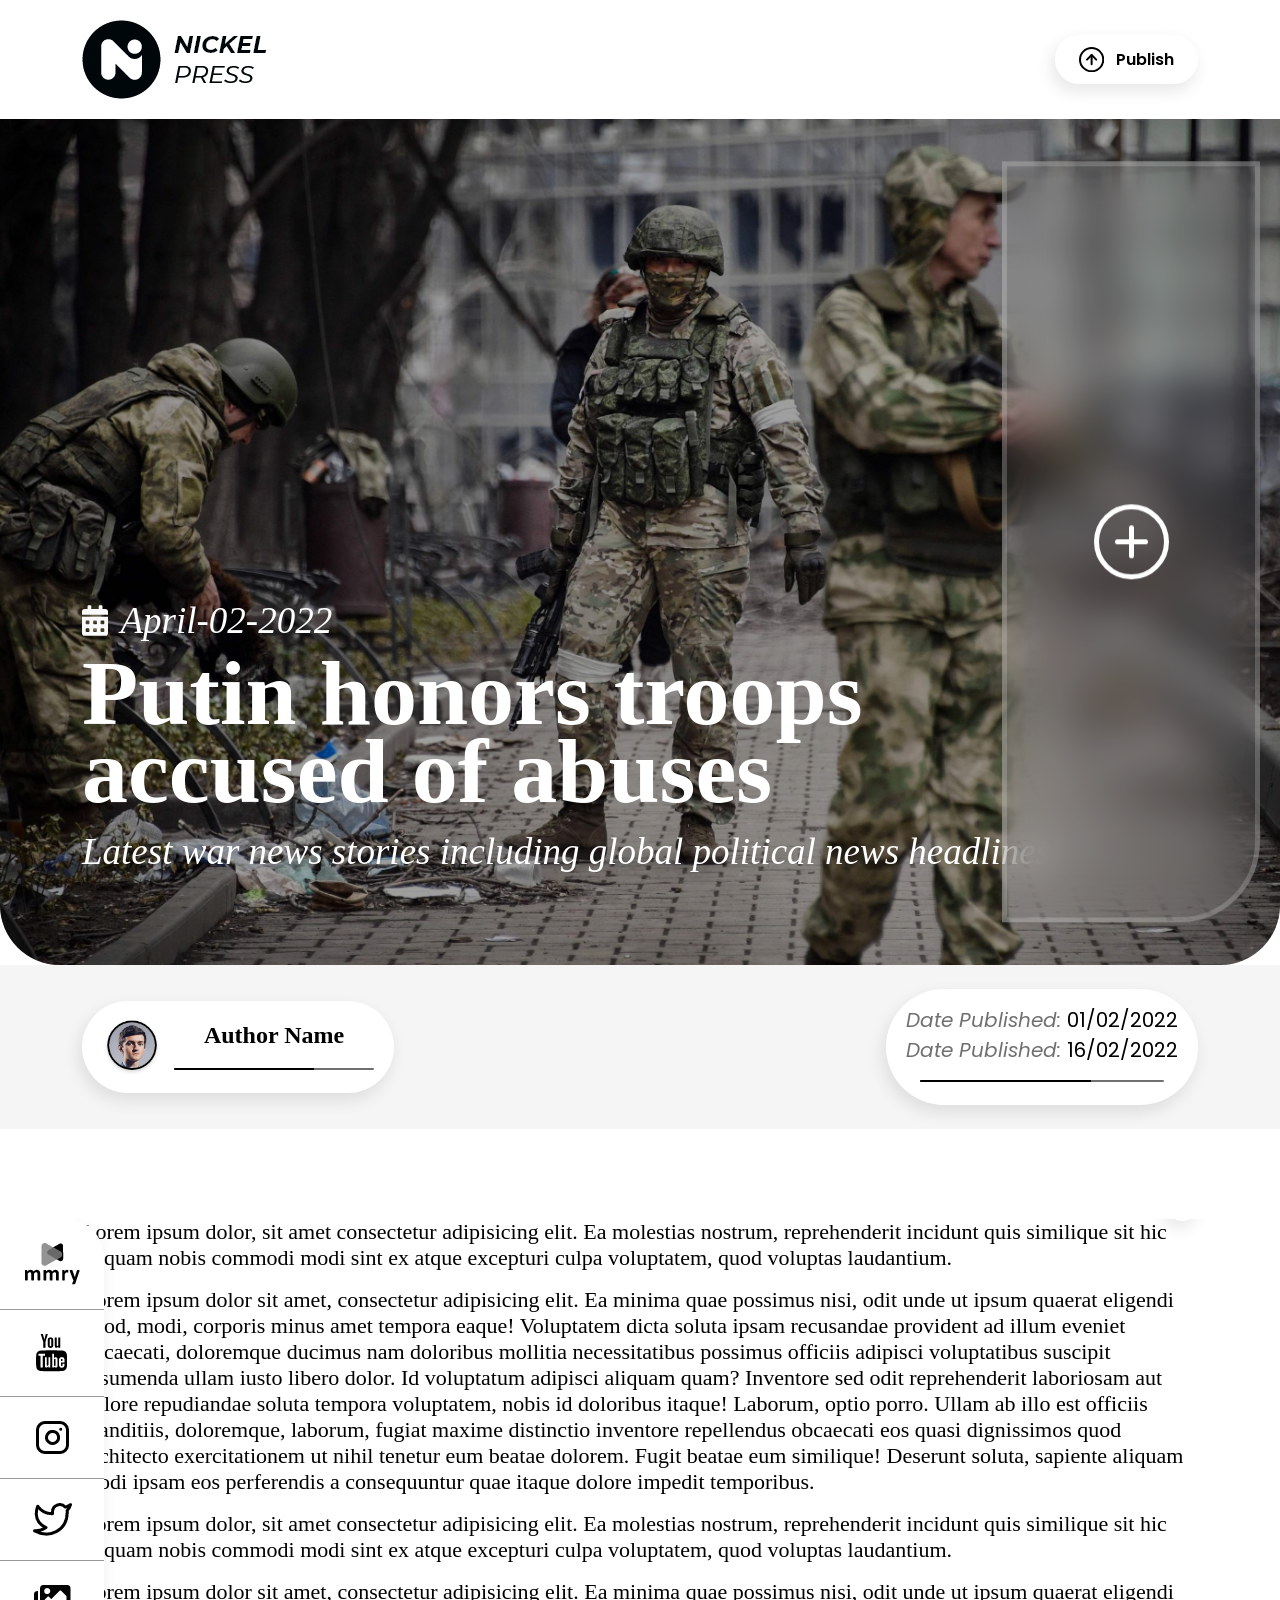
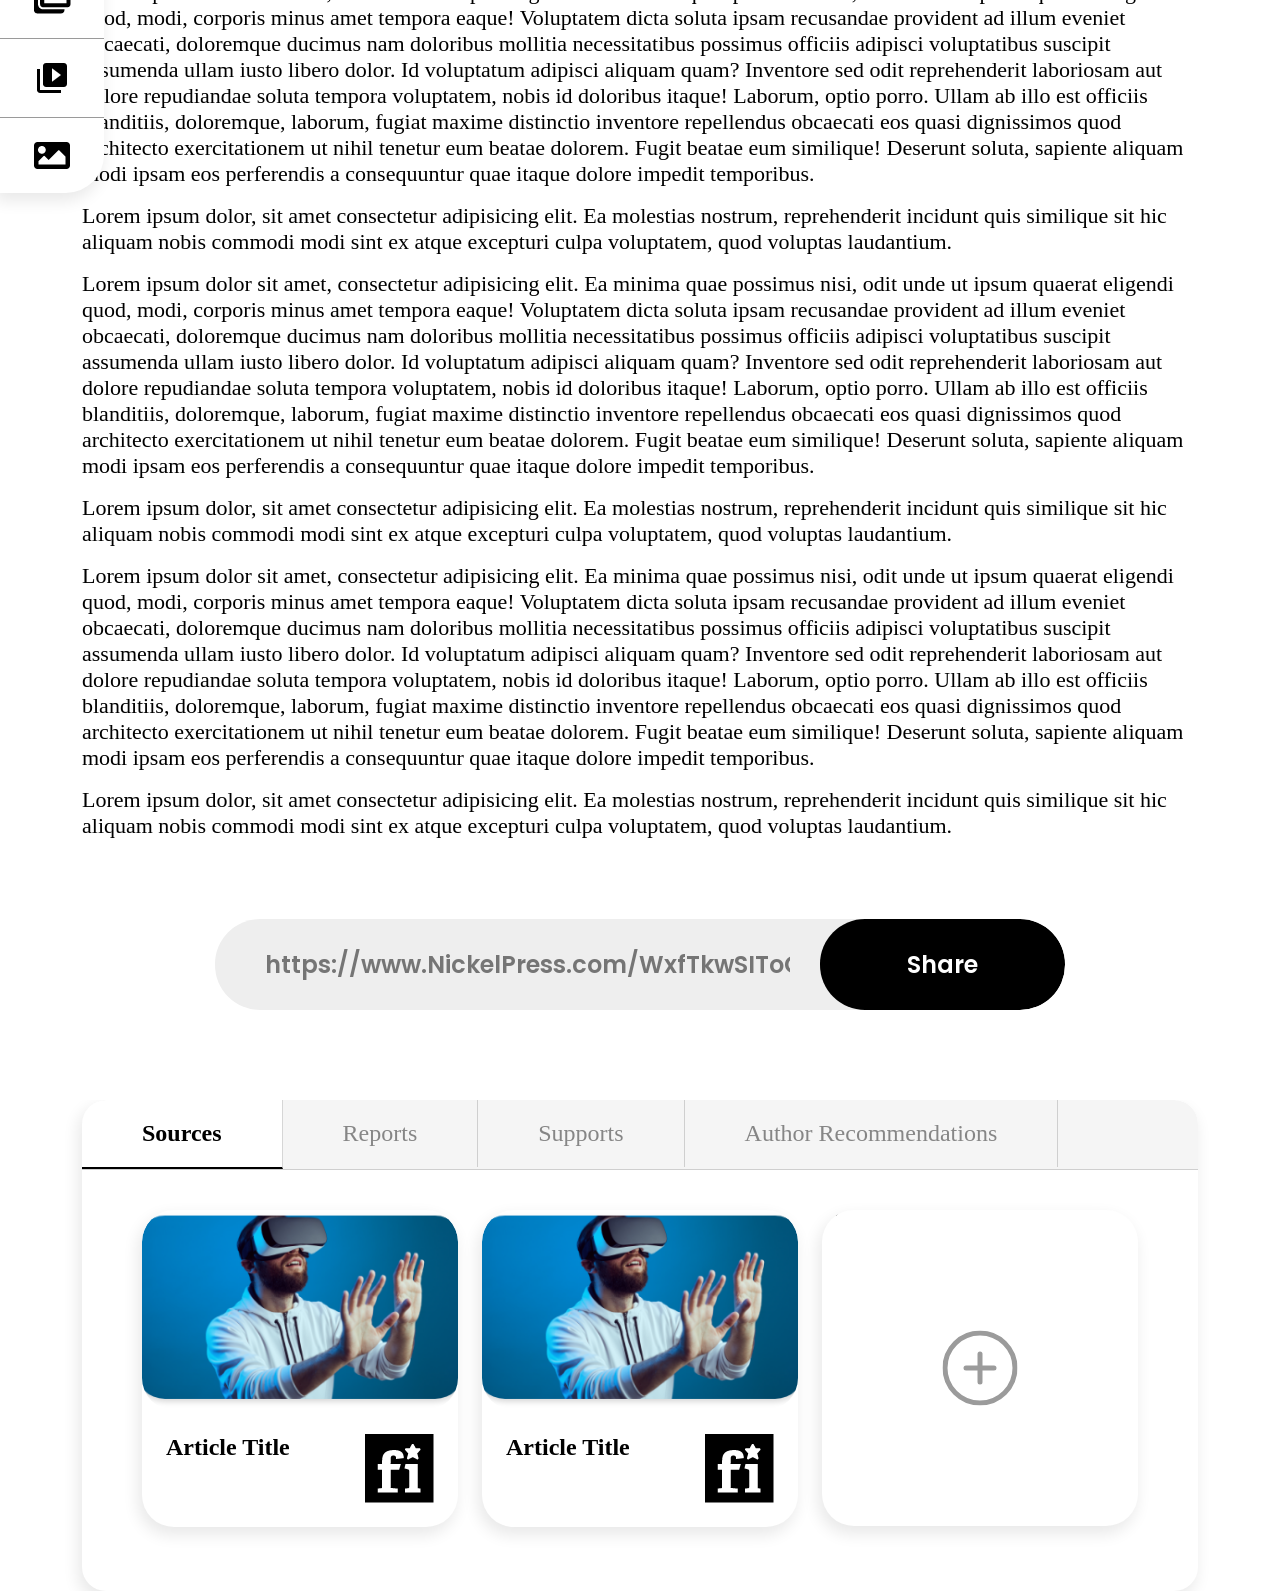
==== article-preview.html @ 3b47fdac "update: removed cities modal" ====
<!DOCTYPE html>
<html lang="en">
	<head>
		<meta charset="UTF-8" />
		<meta name="viewport" content="width=device-width, initial-scale=1.0" />
		<title>Nickel</title>
		<!-- Favicon -->
		<!-- <link rel="icon" type="image/png" sizes="16x16" href=""> -->

		<link rel="preconnect" href="https://fonts.googleapis.com" />
		<link rel="preconnect" href="https://fonts.gstatic.com" crossorigin />
		<link rel="preconnect" href="https://fonts.googleapis.com" />
		<link rel="preconnect" href="https://fonts.gstatic.com" crossorigin />
		<link
			href="https://fonts.googleapis.com/css2?family=Montserrat:wght@300;400;500;600;700&family=Poppins:wght@300;400;500;600;700;800&family=Tinos:wght@400;700&display=swap"
			rel="stylesheet"
		/>
		<!-- Bootstrap -->
		<link rel="stylesheet" href="assets/css/bootstrap.min.css" />
		<!-- Main css -->
		<link rel="stylesheet" href="assets/css/main.css" />
		<link rel="stylesheet" href="assets/css/main.css.map" />
	</head>

	<body>
		<!-- header  section start  -->
		<header class="header header-two">
			<div class="container">
				<!-- Logo -->
				<div class="header-logo">
					<a href="#">
						<img src="assets/images/logo-dark.png" alt="brand-logo" />
					</a>
				</div>

				<div>
					<button
						class="header-publish-btn"
						data-bs-toggle="modal"
						data-bs-target="#publishModal"
					>
						<span>
							<svg
								xmlns="http://www.w3.org/2000/svg"
								width="25.259"
								height="25.259"
								viewBox="0 0 25.259 25.259"
							>
								<g
									id="Icon_feather-arrow-up-circle"
									data-name="Icon feather-arrow-up-circle"
									transform="translate(1 1)"
								>
									<path
										id="Path_298"
										data-name="Path 298"
										d="M26.259,14.629A11.629,11.629,0,1,1,14.629,3,11.629,11.629,0,0,1,26.259,14.629Z"
										transform="translate(-3 -3)"
										fill="none"
										stroke="#000"
										stroke-linecap="round"
										stroke-linejoin="round"
										stroke-width="2"
									/>
									<path
										id="Path_299"
										data-name="Path 299"
										d="M21.3,16.652,16.652,12,12,16.652"
										transform="translate(-5.022 -5.022)"
										fill="none"
										stroke="#000"
										stroke-linecap="round"
										stroke-linejoin="round"
										stroke-width="2"
									/>
									<path
										id="Path_300"
										data-name="Path 300"
										d="M18,21.3V12"
										transform="translate(-6.371 -5.022)"
										fill="none"
										stroke="#000"
										stroke-linecap="round"
										stroke-linejoin="round"
										stroke-width="2"
									/>
								</g>
							</svg>
						</span>
						Publish
					</button>
				</div>
			</div>
		</header>
		<!-- header  section end  -->

		<!-- Banner Section Start  -->
		<section
			class="banner"
			style="background: url(assets/images/bg-one.png) center top/cover no-repeat"
		>
			<div class="container">
				<div class="banner-content">
					<div class="newscontent">
						<div class="newscontent-info">
							<div class="newscontent-date">
								<span>
									<img
										src="assets/images/icons/calendar.svg"
										alt="search-icon"
									/>
								</span>
								<p>April-02-2022</p>
							</div>
							<a href="#">Putin honors troops accused of abuses</a>
							<p class="newscontent-brief">
								Latest war news stories including global political news
								headlines
							</p>
						</div>
					</div>

					<div class="banner-add">
						<button>
							<img src="assets/images/icons/add.svg" alt="" />
						</button>
					</div>
				</div>
			</div>
		</section>
		<!-- Banner Section end  -->

		<!-- Authors Details  -->
		<section class="author-details">
			<div class="container">
				<div class="author">
					<div class="author-img">
						<img src="assets/images/user.png" alt="" />
					</div>
					<div class="author-info">
						<h2>Author Name</h2>
						<span class="bar"></span>
					</div>
				</div>

				<div class="publication">
					<div>
						<p>Date Published: <span>01/02/2022</span></p>
						<p>Date Published: <span>16/02/2022</span></p>
					</div>
					<span class="bar"></span>
				</div>
			</div>
		</section>

		<!-- Article Content  -->
		<section class="articles-content">
			<div class="container">
				<div class="articles-content-wrapper">
					<button class="articles-content-edit">
						<svg
							xmlns="http://www.w3.org/2000/svg"
							width="23.166"
							height="23.166"
							viewBox="0 0 23.166 23.166"
						>
							<g
								id="Icon_feather-edit"
								data-name="Icon feather-edit"
								transform="translate(0.75 0.933)"
							>
								<path
									id="Path_273"
									data-name="Path 273"
									d="M12.609,6H5.135A2.135,2.135,0,0,0,3,8.135V23.083a2.135,2.135,0,0,0,2.135,2.135H20.083a2.135,2.135,0,0,0,2.135-2.135V15.609"
									transform="translate(-3 -3.735)"
									fill="none"
									stroke="#000"
									stroke-linecap="round"
									stroke-linejoin="round"
									stroke-width="1.5"
								/>
								<path
									id="Path_274"
									data-name="Path 274"
									d="M23.21,3.481a2.265,2.265,0,0,1,3.2,3.2L16.271,16.827,12,17.895l1.068-4.271Z"
									transform="translate(-5.594 -2.818)"
									fill="none"
									stroke="#000"
									stroke-linecap="round"
									stroke-linejoin="round"
									stroke-width="1.5"
								/>
							</g>
						</svg>
					</button>
					<blockquote>
						<p>
							Lorem ipsum dolor, sit amet consectetur adipisicing elit. Ea
							molestias nostrum, reprehenderit incidunt quis similique sit
							hic aliquam nobis commodi modi sint ex atque excepturi culpa
							voluptatem, quod voluptas laudantium.
						</p>
						<p>
							Lorem ipsum dolor sit amet, consectetur adipisicing elit. Ea
							minima quae possimus nisi, odit unde ut ipsum quaerat eligendi
							quod, modi, corporis minus amet tempora eaque! Voluptatem
							dicta soluta ipsam recusandae provident ad illum eveniet
							obcaecati, doloremque ducimus nam doloribus mollitia
							necessitatibus possimus officiis adipisci voluptatibus
							suscipit assumenda ullam iusto libero dolor. Id voluptatum
							adipisci aliquam quam? Inventore sed odit reprehenderit
							laboriosam aut dolore repudiandae soluta tempora voluptatem,
							nobis id doloribus itaque! Laborum, optio porro. Ullam ab illo
							est officiis blanditiis, doloremque, laborum, fugiat maxime
							distinctio inventore repellendus obcaecati eos quasi
							dignissimos quod architecto exercitationem ut nihil tenetur
							eum beatae dolorem. Fugit beatae eum similique! Deserunt
							soluta, sapiente aliquam modi ipsam eos perferendis a
							consequuntur quae itaque dolore impedit temporibus.
						</p>
						<p>
							Lorem ipsum dolor, sit amet consectetur adipisicing elit. Ea
							molestias nostrum, reprehenderit incidunt quis similique sit
							hic aliquam nobis commodi modi sint ex atque excepturi culpa
							voluptatem, quod voluptas laudantium.
						</p>
						<p>
							Lorem ipsum dolor sit amet, consectetur adipisicing elit. Ea
							minima quae possimus nisi, odit unde ut ipsum quaerat eligendi
							quod, modi, corporis minus amet tempora eaque! Voluptatem
							dicta soluta ipsam recusandae provident ad illum eveniet
							obcaecati, doloremque ducimus nam doloribus mollitia
							necessitatibus possimus officiis adipisci voluptatibus
							suscipit assumenda ullam iusto libero dolor. Id voluptatum
							adipisci aliquam quam? Inventore sed odit reprehenderit
							laboriosam aut dolore repudiandae soluta tempora voluptatem,
							nobis id doloribus itaque! Laborum, optio porro. Ullam ab illo
							est officiis blanditiis, doloremque, laborum, fugiat maxime
							distinctio inventore repellendus obcaecati eos quasi
							dignissimos quod architecto exercitationem ut nihil tenetur
							eum beatae dolorem. Fugit beatae eum similique! Deserunt
							soluta, sapiente aliquam modi ipsam eos perferendis a
							consequuntur quae itaque dolore impedit temporibus.
						</p>
						<p>
							Lorem ipsum dolor, sit amet consectetur adipisicing elit. Ea
							molestias nostrum, reprehenderit incidunt quis similique sit
							hic aliquam nobis commodi modi sint ex atque excepturi culpa
							voluptatem, quod voluptas laudantium.
						</p>
						<p>
							Lorem ipsum dolor sit amet, consectetur adipisicing elit. Ea
							minima quae possimus nisi, odit unde ut ipsum quaerat eligendi
							quod, modi, corporis minus amet tempora eaque! Voluptatem
							dicta soluta ipsam recusandae provident ad illum eveniet
							obcaecati, doloremque ducimus nam doloribus mollitia
							necessitatibus possimus officiis adipisci voluptatibus
							suscipit assumenda ullam iusto libero dolor. Id voluptatum
							adipisci aliquam quam? Inventore sed odit reprehenderit
							laboriosam aut dolore repudiandae soluta tempora voluptatem,
							nobis id doloribus itaque! Laborum, optio porro. Ullam ab illo
							est officiis blanditiis, doloremque, laborum, fugiat maxime
							distinctio inventore repellendus obcaecati eos quasi
							dignissimos quod architecto exercitationem ut nihil tenetur
							eum beatae dolorem. Fugit beatae eum similique! Deserunt
							soluta, sapiente aliquam modi ipsam eos perferendis a
							consequuntur quae itaque dolore impedit temporibus.
						</p>
						<p>
							Lorem ipsum dolor, sit amet consectetur adipisicing elit. Ea
							molestias nostrum, reprehenderit incidunt quis similique sit
							hic aliquam nobis commodi modi sint ex atque excepturi culpa
							voluptatem, quod voluptas laudantium.
						</p>
						<p>
							Lorem ipsum dolor sit amet, consectetur adipisicing elit. Ea
							minima quae possimus nisi, odit unde ut ipsum quaerat eligendi
							quod, modi, corporis minus amet tempora eaque! Voluptatem
							dicta soluta ipsam recusandae provident ad illum eveniet
							obcaecati, doloremque ducimus nam doloribus mollitia
							necessitatibus possimus officiis adipisci voluptatibus
							suscipit assumenda ullam iusto libero dolor. Id voluptatum
							adipisci aliquam quam? Inventore sed odit reprehenderit
							laboriosam aut dolore repudiandae soluta tempora voluptatem,
							nobis id doloribus itaque! Laborum, optio porro. Ullam ab illo
							est officiis blanditiis, doloremque, laborum, fugiat maxime
							distinctio inventore repellendus obcaecati eos quasi
							dignissimos quod architecto exercitationem ut nihil tenetur
							eum beatae dolorem. Fugit beatae eum similique! Deserunt
							soluta, sapiente aliquam modi ipsam eos perferendis a
							consequuntur quae itaque dolore impedit temporibus.
						</p>
						<p>
							Lorem ipsum dolor, sit amet consectetur adipisicing elit. Ea
							molestias nostrum, reprehenderit incidunt quis similique sit
							hic aliquam nobis commodi modi sint ex atque excepturi culpa
							voluptatem, quod voluptas laudantium.
						</p>
					</blockquote>

					<div class="articles-content__share">
						<input
							type="text"
							placeholder="Share..."
							value="https://www.NickelPress.com/WxfTkwSIToGJ"
						/>
						<button>Share</button>
					</div>
				</div>
			</div>

			<!-- Sticky Sidebar of Social Links -->
			<ul class="sticky-sidebar">
				<li>
					<a href="#">
						<img src="assets/images/mmr.png" alt="icon" />
					</a>
				</li>
				<li>
					<a href="#">
						<img src="assets/images/youtube.png" alt="icon" />
					</a>
				</li>
				<li>
					<a href="#">
						<img src="assets/images/ig.png" alt="icon" />
					</a>
				</li>
				<li>
					<a href="#">
						<img src="assets/images/twitter.png" alt="icon" />
					</a>
				</li>
				<li>
					<a href="#">
						<img src="assets/images/gallary.png" alt="icon" />
					</a>
				</li>
				<li>
					<a href="#">
						<img src="assets/images/playlist.png" alt="icon" />
					</a>
				</li>
				<li>
					<a href="#">
						<img src="assets/images/gallary-two.png" alt="icon" />
					</a>
				</li>
			</ul>
		</section>

		<section class="tabs">
			<div class="container">
				<div class="tabs-wrapper">
					<ul class="nav nav-pills mb-3" id="pills-tab" role="tablist">
						<li class="nav-item" role="presentation">
							<button
								class="nav-link active"
								id="pills-source-tab"
								data-bs-toggle="pill"
								data-bs-target="#pills-source"
								type="button"
								role="tab"
								aria-controls="pills-source"
								aria-selected="true"
							>
								Sources
							</button>
						</li>
						<li class="nav-item" role="presentation">
							<button
								class="nav-link"
								id="pills-reports-tab"
								data-bs-toggle="pill"
								data-bs-target="#pills-reports"
								type="button"
								role="tab"
								aria-controls="pills-reports"
								aria-selected="false"
							>
								Reports
							</button>
						</li>
						<li class="nav-item" role="presentation">
							<button
								class="nav-link"
								id="pills-supports-tab"
								data-bs-toggle="pill"
								data-bs-target="#pills-supports"
								type="button"
								role="tab"
								aria-controls="pills-supports"
								aria-selected="false"
							>
								Supports
							</button>
						</li>
						<li class="nav-item" role="presentation">
							<button
								class="nav-link"
								id="pills-recommendation-tab"
								data-bs-toggle="pill"
								data-bs-target="#pills-recommendation"
								type="button"
								role="tab"
								aria-controls="pills-recommendation"
								aria-selected="false"
							>
								Author Recommendations
							</button>
						</li>
					</ul>
					<div class="tab-content" id="pills-tabContent">
						<div
							class="tab-pane fade show active"
							id="pills-source"
							role="tabpanel"
							aria-labelledby="pills-source-tab"
						>
							<div class="row">
								<div class="col-lg-4">
									<div class="article-card">
										<div class="article-card__img">
											<img
												src="assets/images/amazed.png"
												alt="img"
											/>
											<div class="play">
												<button>
													<svg
														xmlns="http://www.w3.org/2000/svg"
														width="51.625"
														height="51.625"
														viewBox="0 0 51.625 51.625"
													>
														<path
															id="Icon_ionic-md-play-circle"
															data-name="Icon ionic-md-play-circle"
															d="M29.188,3.375A25.813,25.813,0,1,0,55,29.188,25.824,25.824,0,0,0,29.188,3.375ZM24.025,40.8V17.572L39.513,29.188Z"
															transform="translate(-3.375 -3.375)"
															fill="#fff"
														/>
													</svg>
												</button>
											</div>
										</div>
										<div class="article-card__info">
											<a href="#">Article Title</a>
											<div>
												<img
													src="assets/images/metro-dark.png"
													alt=""
												/>
											</div>
										</div>
									</div>
								</div>
								<div class="col-lg-4">
									<div class="article-card">
										<div class="article-card__img">
											<img
												src="assets/images/amazed.png"
												alt="img"
											/>
											<div class="play">
												<button>
													<svg
														xmlns="http://www.w3.org/2000/svg"
														width="51.625"
														height="51.625"
														viewBox="0 0 51.625 51.625"
													>
														<path
															id="Icon_ionic-md-play-circle"
															data-name="Icon ionic-md-play-circle"
															d="M29.188,3.375A25.813,25.813,0,1,0,55,29.188,25.824,25.824,0,0,0,29.188,3.375ZM24.025,40.8V17.572L39.513,29.188Z"
															transform="translate(-3.375 -3.375)"
															fill="#fff"
														/>
													</svg>
												</button>
											</div>
										</div>
										<div class="article-card__info">
											<a href="#">Article Title</a>
											<div>
												<img
													src="assets/images/metro-dark.png"
													alt=""
												/>
											</div>
										</div>
									</div>
								</div>
								<div class="col-lg-4">
									<div class="article-card article-card-upload">
										<input type="file" id="uploadIcon" />
										<label
											class="article-card-uploadBtn"
											for="uploadIcon"
										>
											<svg
												xmlns="http://www.w3.org/2000/svg"
												width="74.993"
												height="74.993"
												viewBox="0 0 74.993 74.993"
											>
												<g
													id="Icon_feather-plus-circle"
													data-name="Icon feather-plus-circle"
													transform="translate(-0.5 -0.5)"
												>
													<path
														id="Path_264"
														data-name="Path 264"
														d="M72.993,38A35,35,0,1,1,38,3,35,35,0,0,1,72.993,38Z"
														transform="translate(0 0)"
														fill="none"
														stroke="#9b9b9b"
														stroke-linecap="round"
														stroke-linejoin="round"
														stroke-width="5"
													/>
													<path
														id="Path_265"
														data-name="Path 265"
														d="M18,12V40"
														transform="translate(19.997 11.998)"
														fill="none"
														stroke="#9b9b9b"
														stroke-linecap="round"
														stroke-linejoin="round"
														stroke-width="5"
													/>
													<path
														id="Path_266"
														data-name="Path 266"
														d="M12,18H40"
														transform="translate(11.998 19.997)"
														fill="none"
														stroke="#9b9b9b"
														stroke-linecap="round"
														stroke-linejoin="round"
														stroke-width="5"
													/>
												</g>
											</svg>
										</label>
									</div>
								</div>
							</div>
						</div>
						<div
							class="tab-pane fade"
							id="pills-reports"
							role="tabpanel"
							aria-labelledby="pills-reports-tab"
						>
							<div class="row">
								<div class="col-lg-4">
									<div class="article-card">
										<div class="article-card__img">
											<img
												src="assets/images/amazed.png"
												alt="img"
											/>
											<div class="play">
												<button>
													<svg
														xmlns="http://www.w3.org/2000/svg"
														width="51.625"
														height="51.625"
														viewBox="0 0 51.625 51.625"
													>
														<path
															id="Icon_ionic-md-play-circle"
															data-name="Icon ionic-md-play-circle"
															d="M29.188,3.375A25.813,25.813,0,1,0,55,29.188,25.824,25.824,0,0,0,29.188,3.375ZM24.025,40.8V17.572L39.513,29.188Z"
															transform="translate(-3.375 -3.375)"
															fill="#fff"
														/>
													</svg>
												</button>
											</div>
										</div>
										<div class="article-card__info">
											<a href="#">Article Title</a>
											<div>
												<img
													src="assets/images/metro-dark.png"
													alt=""
												/>
											</div>
										</div>
									</div>
								</div>
								<div class="col-lg-4">
									<div class="article-card">
										<div class="article-card__img">
											<img
												src="assets/images/amazed.png"
												alt="img"
											/>
											<div class="play">
												<button>
													<svg
														xmlns="http://www.w3.org/2000/svg"
														width="51.625"
														height="51.625"
														viewBox="0 0 51.625 51.625"
													>
														<path
															id="Icon_ionic-md-play-circle"
															data-name="Icon ionic-md-play-circle"
															d="M29.188,3.375A25.813,25.813,0,1,0,55,29.188,25.824,25.824,0,0,0,29.188,3.375ZM24.025,40.8V17.572L39.513,29.188Z"
															transform="translate(-3.375 -3.375)"
															fill="#fff"
														/>
													</svg>
												</button>
											</div>
										</div>
										<div class="article-card__info">
											<a href="#">Article Title</a>
											<div>
												<img
													src="assets/images/metro-dark.png"
													alt=""
												/>
											</div>
										</div>
									</div>
								</div>
								<div class="col-lg-4">
									<div class="article-card">
										<div class="article-card__img">
											<img
												src="assets/images/amazed.png"
												alt="img"
											/>
											<div class="play">
												<button>
													<svg
														xmlns="http://www.w3.org/2000/svg"
														width="51.625"
														height="51.625"
														viewBox="0 0 51.625 51.625"
													>
														<path
															id="Icon_ionic-md-play-circle"
															data-name="Icon ionic-md-play-circle"
															d="M29.188,3.375A25.813,25.813,0,1,0,55,29.188,25.824,25.824,0,0,0,29.188,3.375ZM24.025,40.8V17.572L39.513,29.188Z"
															transform="translate(-3.375 -3.375)"
															fill="#fff"
														/>
													</svg>
												</button>
											</div>
										</div>
										<div class="article-card__info">
											<a href="#">Article Title</a>
											<div>
												<img
													src="assets/images/metro-dark.png"
													alt=""
												/>
											</div>
										</div>
									</div>
								</div>
								<div class="col-lg-4">
									<div class="article-card article-card-upload">
										<input type="file" id="uploadIcon" />
										<label
											class="article-card-uploadBtn"
											for="uploadIcon"
										>
											<svg
												xmlns="http://www.w3.org/2000/svg"
												width="74.993"
												height="74.993"
												viewBox="0 0 74.993 74.993"
											>
												<g
													id="Icon_feather-plus-circle"
													data-name="Icon feather-plus-circle"
													transform="translate(-0.5 -0.5)"
												>
													<path
														id="Path_264"
														data-name="Path 264"
														d="M72.993,38A35,35,0,1,1,38,3,35,35,0,0,1,72.993,38Z"
														transform="translate(0 0)"
														fill="none"
														stroke="#9b9b9b"
														stroke-linecap="round"
														stroke-linejoin="round"
														stroke-width="5"
													></path>
													<path
														id="Path_265"
														data-name="Path 265"
														d="M18,12V40"
														transform="translate(19.997 11.998)"
														fill="none"
														stroke="#9b9b9b"
														stroke-linecap="round"
														stroke-linejoin="round"
														stroke-width="5"
													></path>
													<path
														id="Path_266"
														data-name="Path 266"
														d="M12,18H40"
														transform="translate(11.998 19.997)"
														fill="none"
														stroke="#9b9b9b"
														stroke-linecap="round"
														stroke-linejoin="round"
														stroke-width="5"
													></path>
												</g>
											</svg>
										</label>
									</div>
								</div>
							</div>
						</div>
						<div
							class="tab-pane fade"
							id="pills-supports"
							role="tabpanel"
							aria-labelledby="pills-supports-tab"
						>
							<div class="row">
								<div class="col-lg-4">
									<div class="article-card">
										<div class="article-card__img">
											<img
												src="assets/images/amazed.png"
												alt="img"
											/>
											<div class="play">
												<button>
													<svg
														xmlns="http://www.w3.org/2000/svg"
														width="51.625"
														height="51.625"
														viewBox="0 0 51.625 51.625"
													>
														<path
															id="Icon_ionic-md-play-circle"
															data-name="Icon ionic-md-play-circle"
															d="M29.188,3.375A25.813,25.813,0,1,0,55,29.188,25.824,25.824,0,0,0,29.188,3.375ZM24.025,40.8V17.572L39.513,29.188Z"
															transform="translate(-3.375 -3.375)"
															fill="#fff"
														/>
													</svg>
												</button>
											</div>
										</div>
										<div class="article-card__info">
											<a href="#">Article Title</a>
											<div>
												<img
													src="assets/images/metro-dark.png"
													alt=""
												/>
											</div>
										</div>
									</div>
								</div>
								<div class="col-lg-4">
									<div class="article-card">
										<div class="article-card__img">
											<img
												src="assets/images/amazed.png"
												alt="img"
											/>
											<div class="play">
												<button>
													<svg
														xmlns="http://www.w3.org/2000/svg"
														width="51.625"
														height="51.625"
														viewBox="0 0 51.625 51.625"
													>
														<path
															id="Icon_ionic-md-play-circle"
															data-name="Icon ionic-md-play-circle"
															d="M29.188,3.375A25.813,25.813,0,1,0,55,29.188,25.824,25.824,0,0,0,29.188,3.375ZM24.025,40.8V17.572L39.513,29.188Z"
															transform="translate(-3.375 -3.375)"
															fill="#fff"
														/>
													</svg>
												</button>
											</div>
										</div>
										<div class="article-card__info">
											<a href="#">Article Title</a>
											<div>
												<img
													src="assets/images/metro-dark.png"
													alt=""
												/>
											</div>
										</div>
									</div>
								</div>
								<div class="col-lg-4">
									<div class="article-card">
										<div class="article-card__img">
											<img
												src="assets/images/amazed.png"
												alt="img"
											/>
											<div class="play">
												<button>
													<svg
														xmlns="http://www.w3.org/2000/svg"
														width="51.625"
														height="51.625"
														viewBox="0 0 51.625 51.625"
													>
														<path
															id="Icon_ionic-md-play-circle"
															data-name="Icon ionic-md-play-circle"
															d="M29.188,3.375A25.813,25.813,0,1,0,55,29.188,25.824,25.824,0,0,0,29.188,3.375ZM24.025,40.8V17.572L39.513,29.188Z"
															transform="translate(-3.375 -3.375)"
															fill="#fff"
														/>
													</svg>
												</button>
											</div>
										</div>
										<div class="article-card__info">
											<a href="#">Article Title</a>
											<div>
												<img
													src="assets/images/metro-dark.png"
													alt=""
												/>
											</div>
										</div>
									</div>
								</div>
								<div class="col-lg-4">
									<div class="article-card article-card-upload">
										<input type="file" id="uploadIcon" />
										<label
											class="article-card-uploadBtn"
											for="uploadIcon"
										>
											<svg
												xmlns="http://www.w3.org/2000/svg"
												width="74.993"
												height="74.993"
												viewBox="0 0 74.993 74.993"
											>
												<g
													id="Icon_feather-plus-circle"
													data-name="Icon feather-plus-circle"
													transform="translate(-0.5 -0.5)"
												>
													<path
														id="Path_264"
														data-name="Path 264"
														d="M72.993,38A35,35,0,1,1,38,3,35,35,0,0,1,72.993,38Z"
														transform="translate(0 0)"
														fill="none"
														stroke="#9b9b9b"
														stroke-linecap="round"
														stroke-linejoin="round"
														stroke-width="5"
													></path>
													<path
														id="Path_265"
														data-name="Path 265"
														d="M18,12V40"
														transform="translate(19.997 11.998)"
														fill="none"
														stroke="#9b9b9b"
														stroke-linecap="round"
														stroke-linejoin="round"
														stroke-width="5"
													></path>
													<path
														id="Path_266"
														data-name="Path 266"
														d="M12,18H40"
														transform="translate(11.998 19.997)"
														fill="none"
														stroke="#9b9b9b"
														stroke-linecap="round"
														stroke-linejoin="round"
														stroke-width="5"
													></path>
												</g>
											</svg>
										</label>
									</div>
								</div>
							</div>
						</div>
						<div
							class="tab-pane fade"
							id="pills-recommendation"
							role="tabpanel"
							aria-labelledby="pills-recommendation-tab"
						>
							<div class="row">
								<div class="col-lg-4">
									<div class="article-card">
										<div class="article-card__img">
											<img
												src="assets/images/amazed.png"
												alt="img"
											/>
											<div class="play">
												<button>
													<svg
														xmlns="http://www.w3.org/2000/svg"
														width="51.625"
														height="51.625"
														viewBox="0 0 51.625 51.625"
													>
														<path
															id="Icon_ionic-md-play-circle"
															data-name="Icon ionic-md-play-circle"
															d="M29.188,3.375A25.813,25.813,0,1,0,55,29.188,25.824,25.824,0,0,0,29.188,3.375ZM24.025,40.8V17.572L39.513,29.188Z"
															transform="translate(-3.375 -3.375)"
															fill="#fff"
														/>
													</svg>
												</button>
											</div>
										</div>
										<div class="article-card__info">
											<a href="#">Article Title</a>
											<div>
												<img
													src="assets/images/metro-dark.png"
													alt=""
												/>
											</div>
										</div>
									</div>
								</div>
								<div class="col-lg-4">
									<div class="article-card">
										<div class="article-card__img">
											<img
												src="assets/images/amazed.png"
												alt="img"
											/>
											<div class="play">
												<button>
													<svg
														xmlns="http://www.w3.org/2000/svg"
														width="51.625"
														height="51.625"
														viewBox="0 0 51.625 51.625"
													>
														<path
															id="Icon_ionic-md-play-circle"
															data-name="Icon ionic-md-play-circle"
															d="M29.188,3.375A25.813,25.813,0,1,0,55,29.188,25.824,25.824,0,0,0,29.188,3.375ZM24.025,40.8V17.572L39.513,29.188Z"
															transform="translate(-3.375 -3.375)"
															fill="#fff"
														/>
													</svg>
												</button>
											</div>
										</div>
										<div class="article-card__info">
											<a href="#">Article Title</a>
											<div>
												<img
													src="assets/images/metro-dark.png"
													alt=""
												/>
											</div>
										</div>
									</div>
								</div>
								<div class="col-lg-4">
									<div class="article-card">
										<div class="article-card__img">
											<img
												src="assets/images/amazed.png"
												alt="img"
											/>
											<div class="play">
												<button>
													<svg
														xmlns="http://www.w3.org/2000/svg"
														width="51.625"
														height="51.625"
														viewBox="0 0 51.625 51.625"
													>
														<path
															id="Icon_ionic-md-play-circle"
															data-name="Icon ionic-md-play-circle"
															d="M29.188,3.375A25.813,25.813,0,1,0,55,29.188,25.824,25.824,0,0,0,29.188,3.375ZM24.025,40.8V17.572L39.513,29.188Z"
															transform="translate(-3.375 -3.375)"
															fill="#fff"
														/>
													</svg>
												</button>
											</div>
										</div>
										<div class="article-card__info">
											<a href="#">Article Title</a>
											<div>
												<img
													src="assets/images/metro-dark.png"
													alt=""
												/>
											</div>
										</div>
									</div>
								</div>
								<div class="col-lg-4">
									<div class="article-card article-card-upload">
										<input type="file" id="uploadIcon" />
										<label
											class="article-card-uploadBtn"
											for="uploadIcon"
										>
											<svg
												xmlns="http://www.w3.org/2000/svg"
												width="74.993"
												height="74.993"
												viewBox="0 0 74.993 74.993"
											>
												<g
													id="Icon_feather-plus-circle"
													data-name="Icon feather-plus-circle"
													transform="translate(-0.5 -0.5)"
												>
													<path
														id="Path_264"
														data-name="Path 264"
														d="M72.993,38A35,35,0,1,1,38,3,35,35,0,0,1,72.993,38Z"
														transform="translate(0 0)"
														fill="none"
														stroke="#9b9b9b"
														stroke-linecap="round"
														stroke-linejoin="round"
														stroke-width="5"
													></path>
													<path
														id="Path_265"
														data-name="Path 265"
														d="M18,12V40"
														transform="translate(19.997 11.998)"
														fill="none"
														stroke="#9b9b9b"
														stroke-linecap="round"
														stroke-linejoin="round"
														stroke-width="5"
													></path>
													<path
														id="Path_266"
														data-name="Path 266"
														d="M12,18H40"
														transform="translate(11.998 19.997)"
														fill="none"
														stroke="#9b9b9b"
														stroke-linecap="round"
														stroke-linejoin="round"
														stroke-width="5"
													></path>
												</g>
											</svg>
										</label>
									</div>
								</div>
							</div>
						</div>
					</div>
				</div>
			</div>
		</section>

		<!-- Profile Information -->
		<div
			class="modal fade"
			id="publishModal"
			tabindex="-1"
			aria-labelledby="exampleModalLabel"
			aria-hidden="true"
		>
			<div
				class="modal-dialog modal-dialog-centered modal-dialog-scrollable modal-xl"
			>
				<div class="modal-content">
					<div class="modal-header flex justify-content-end border-0">
						<button
							class="close-btn"
							data-bs-dismiss="modal"
							aria-label="Close"
						>
							<svg
								xmlns="http://www.w3.org/2000/svg"
								width="14.625"
								height="14.625"
								viewBox="0 0 14.625 14.625"
							>
								<path
									id="Path_308"
									data-name="Path 308"
									d="M25.313,23.266l-2.046,2.046L18,20.046l-5.266,5.266-2.046-2.046L15.954,18l-5.266-5.266,2.046-2.046L18,15.954l5.266-5.266,2.046,2.046L20.046,18Z"
									transform="translate(-10.688 -10.688)"
									fill="#9a9a9a"
								/>
							</svg>
						</button>
					</div>
					<div class="modal-body">
						<h2>Provide Profile Information</h2>

						<div class="profile-contents">
							<h2>Profile Photo</h2>
							<div class="profile-contents__item">
								<div class="profile-box">
									<div class="profile-box__icon">
										<svg
											xmlns="http://www.w3.org/2000/svg"
											width="71.747"
											height="71.747"
											viewBox="0 0 71.747 71.747"
										>
											<path
												id="Path_302"
												data-name="Path 302"
												d="M11.667,4.5h50.17A7.167,7.167,0,0,1,69,11.667v50.17A7.167,7.167,0,0,1,61.837,69H11.667A7.167,7.167,0,0,1,4.5,61.837V11.667A7.167,7.167,0,0,1,11.667,4.5Z"
												transform="translate(-1.5 -1.5)"
												fill="none"
												stroke="currentColor"
												stroke-linecap="round"
												stroke-linejoin="round"
												stroke-width="6"
											/>
											<path
												id="Path_303"
												data-name="Path 303"
												d="M21.251,15.875A5.375,5.375,0,1,1,15.875,10.5,5.375,5.375,0,0,1,21.251,15.875Z"
												transform="translate(6.834 6.834)"
												fill="none"
												stroke="currentColor"
												stroke-linecap="round"
												stroke-linejoin="round"
												stroke-width="6"
											/>
											<path
												id="Path_304"
												data-name="Path 304"
												d="M64.837,32.918,46.919,15,7.5,54.419"
												transform="translate(2.667 13.085)"
												fill="none"
												stroke="currentColor"
												stroke-linecap="round"
												stroke-linejoin="round"
												stroke-width="6"
											/>
										</svg>
									</div>
									<p>Upload</p>
								</div>
								<div
									class="profile-box"
									data-bs-target="#addUrlModal"
									data-bs-toggle="modal"
								>
									<div class="profile-box__icon">
										<svg
											xmlns="http://www.w3.org/2000/svg"
											width="69.607"
											height="69.544"
											viewBox="0 0 69.607 69.544"
										>
											<path
												id="Path_305"
												data-name="Path 305"
												d="M15,37.958a15.894,15.894,0,0,0,23.968,1.717L48.5,30.138A15.893,15.893,0,1,0,26.029,7.663L20.563,13.1"
												transform="translate(13.446 -0.007)"
												fill="none"
												stroke="currentColor"
												stroke-linecap="round"
												stroke-linejoin="round"
												stroke-width="6"
											/>
											<path
												id="Path_306"
												data-name="Path 306"
												d="M41.154,19.866A15.894,15.894,0,0,0,17.186,18.15L7.649,27.686A15.893,15.893,0,1,0,30.125,50.162l5.434-5.437"
												transform="translate(0.007 11.727)"
												fill="none"
												stroke="currentColor"
												stroke-linecap="round"
												stroke-linejoin="round"
												stroke-width="6"
											/>
										</svg>
									</div>
									<p>Add Image URL</p>
								</div>
								<div class="profile-box">
									<div class="profile-box__icon">
										<svg
											xmlns="http://www.w3.org/2000/svg"
											width="71.671"
											height="71.671"
											viewBox="0 0 71.671 71.671"
										>
											<path
												id="Icon_material-do-not-disturb"
												data-name="Icon material-do-not-disturb"
												d="M38.836,3a35.817,35.817,0,1,0,32.8,21.4A35.849,35.849,0,0,0,38.836,3Zm0,64.5A28.661,28.661,0,0,1,10.167,38.836a28.319,28.319,0,0,1,6.056-17.559L56.4,61.448A28.319,28.319,0,0,1,38.836,67.5ZM61.448,56.4,21.276,16.223a28.319,28.319,0,0,1,17.559-6.056A28.661,28.661,0,0,1,67.5,38.836,28.319,28.319,0,0,1,61.448,56.4Z"
												transform="translate(-3 -3)"
												stroke="currentColor"
											/>
										</svg>
									</div>
									<p>Add Image URL</p>
								</div>
							</div>
							<form action="#">
								<h2>Profile Information</h2>
								<div class="form-content">
									<div class="field">
										<label for="#">Profile Name</label>
										<div class="field-wrapper">
											<input type="text" class="field-input" />
										</div>
									</div>
									<div class="form-check">
										<input
											type="checkbox"
											class="form-check-input"
											id="publish"
										/>
										<label class="form-check-label" for="publish"
											>Publish Article anonymously
										</label>
									</div>
								</div>
								<div class="actions">
									<button class="close">Go Back</button>
									<button
										class="submit"
										data-bs-toggle="modal"
										data-bs-target="#finalStep"
										data-bs-dismiss="modal"
										role="button"
									>
										update Your Profile
									</button>
								</div>
							</form>
						</div>
					</div>
				</div>
			</div>
		</div>

		<!-- Final  STep -->
		<div
			class="modal fade finalStep-modal"
			id="finalStep"
			tabindex="-1"
			aria-labelledby="exampleModalLabel"
			aria-hidden="true"
		>
			<div
				class="modal-dialog modal-dialog-centered modal-dialog-scrollable modal-xl"
			>
				<div class="modal-content">
					<div class="modal-header flex justify-content-end border-0">
						<button
							class="close-btn"
							data-bs-dismiss="modal"
							aria-label="Close"
						>
							<svg
								xmlns="http://www.w3.org/2000/svg"
								width="14.625"
								height="14.625"
								viewBox="0 0 14.625 14.625"
							>
								<path
									id="Path_308"
									data-name="Path 308"
									d="M25.313,23.266l-2.046,2.046L18,20.046l-5.266,5.266-2.046-2.046L15.954,18l-5.266-5.266,2.046-2.046L18,15.954l5.266-5.266,2.046,2.046L20.046,18Z"
									transform="translate(-10.688 -10.688)"
									fill="#9a9a9a"
								/>
							</svg>
						</button>
					</div>
					<div class="modal-body">
						<h2>Publish Final Step</h2>

						<div class="profile-contents">
							<h2>Cover Photo</h2>
							<div class="profile-contents__item">
								<div class="profile-box">
									<div class="profile-box__icon">
										<svg
											xmlns="http://www.w3.org/2000/svg"
											width="71.747"
											height="71.747"
											viewBox="0 0 71.747 71.747"
										>
											<path
												id="Path_302"
												data-name="Path 302"
												d="M11.667,4.5h50.17A7.167,7.167,0,0,1,69,11.667v50.17A7.167,7.167,0,0,1,61.837,69H11.667A7.167,7.167,0,0,1,4.5,61.837V11.667A7.167,7.167,0,0,1,11.667,4.5Z"
												transform="translate(-1.5 -1.5)"
												fill="none"
												stroke="currentColor"
												stroke-linecap="round"
												stroke-linejoin="round"
												stroke-width="6"
											/>
											<path
												id="Path_303"
												data-name="Path 303"
												d="M21.251,15.875A5.375,5.375,0,1,1,15.875,10.5,5.375,5.375,0,0,1,21.251,15.875Z"
												transform="translate(6.834 6.834)"
												fill="none"
												stroke="currentColor"
												stroke-linecap="round"
												stroke-linejoin="round"
												stroke-width="6"
											/>
											<path
												id="Path_304"
												data-name="Path 304"
												d="M64.837,32.918,46.919,15,7.5,54.419"
												transform="translate(2.667 13.085)"
												fill="none"
												stroke="currentColor"
												stroke-linecap="round"
												stroke-linejoin="round"
												stroke-width="6"
											/>
										</svg>
									</div>
									<p>Upload</p>
								</div>
								<div
									class="profile-box"
									data-bs-target="#addUrlModal"
									data-bs-toggle="modal"
								>
									<div class="profile-box__icon">
										<svg
											xmlns="http://www.w3.org/2000/svg"
											width="69.607"
											height="69.544"
											viewBox="0 0 69.607 69.544"
										>
											<path
												id="Path_305"
												data-name="Path 305"
												d="M15,37.958a15.894,15.894,0,0,0,23.968,1.717L48.5,30.138A15.893,15.893,0,1,0,26.029,7.663L20.563,13.1"
												transform="translate(13.446 -0.007)"
												fill="none"
												stroke="currentColor"
												stroke-linecap="round"
												stroke-linejoin="round"
												stroke-width="6"
											/>
											<path
												id="Path_306"
												data-name="Path 306"
												d="M41.154,19.866A15.894,15.894,0,0,0,17.186,18.15L7.649,27.686A15.893,15.893,0,1,0,30.125,50.162l5.434-5.437"
												transform="translate(0.007 11.727)"
												fill="none"
												stroke="currentColor"
												stroke-linecap="round"
												stroke-linejoin="round"
												stroke-width="6"
											/>
										</svg>
									</div>
									<p>Add Image URL</p>
								</div>
								<div class="profile-box">
									<div class="profile-box__icon">
										<svg
											xmlns="http://www.w3.org/2000/svg"
											width="71.671"
											height="71.671"
											viewBox="0 0 71.671 71.671"
										>
											<path
												id="Icon_material-do-not-disturb"
												data-name="Icon material-do-not-disturb"
												d="M38.836,3a35.817,35.817,0,1,0,32.8,21.4A35.849,35.849,0,0,0,38.836,3Zm0,64.5A28.661,28.661,0,0,1,10.167,38.836a28.319,28.319,0,0,1,6.056-17.559L56.4,61.448A28.319,28.319,0,0,1,38.836,67.5ZM61.448,56.4,21.276,16.223a28.319,28.319,0,0,1,17.559-6.056A28.661,28.661,0,0,1,67.5,38.836,28.319,28.319,0,0,1,61.448,56.4Z"
												transform="translate(-3 -3)"
												stroke="currentColor"
											/>
										</svg>
									</div>
									<p>Add Image URL</p>
								</div>
							</div>
							<form action="#">
								<div class="actions justify-content-center">
									<button class="submit" data-bs-dismiss="modal">
										<span>
											<svg
												xmlns="http://www.w3.org/2000/svg"
												width="25.259"
												height="25.259"
												viewBox="0 0 25.259 25.259"
											>
												<g
													id="Icon_feather-arrow-up-circle"
													data-name="Icon feather-arrow-up-circle"
													transform="translate(1 1)"
												>
													<path
														id="Path_298"
														data-name="Path 298"
														d="M26.259,14.629A11.629,11.629,0,1,1,14.629,3,11.629,11.629,0,0,1,26.259,14.629Z"
														transform="translate(-3 -3)"
														fill="none"
														stroke="#fff"
														stroke-linecap="round"
														stroke-linejoin="round"
														stroke-width="2"
													/>
													<path
														id="Path_299"
														data-name="Path 299"
														d="M21.3,16.652,16.652,12,12,16.652"
														transform="translate(-5.022 -5.022)"
														fill="none"
														stroke="#fff"
														stroke-linecap="round"
														stroke-linejoin="round"
														stroke-width="2"
													/>
													<path
														id="Path_300"
														data-name="Path 300"
														d="M18,21.3V12"
														transform="translate(-6.371 -5.022)"
														fill="none"
														stroke="#fff"
														stroke-linecap="round"
														stroke-linejoin="round"
														stroke-width="2"
													/>
												</g>
											</svg>
										</span>
										Publish
									</button>
								</div>
							</form>
						</div>
					</div>
				</div>
			</div>
		</div>

		<!-- Ad url -->
		<div
			class="modal fade"
			id="addUrlModal"
			tabindex="-1"
			aria-labelledby="exampleModalLabel"
			aria-hidden="true"
		>
			<div
				class="modal-dialog modal-dialog-centered modal-dialog-scrollable modal-lg"
			>
				<div class="modal-content">
					<div class="modal-header flex justify-content-end border-0">
						<button
							class="close-btn"
							data-bs-dismiss="modal"
							aria-label="Close"
						>
							<svg
								xmlns="http://www.w3.org/2000/svg"
								width="14.625"
								height="14.625"
								viewBox="0 0 14.625 14.625"
							>
								<path
									id="Path_308"
									data-name="Path 308"
									d="M25.313,23.266l-2.046,2.046L18,20.046l-5.266,5.266-2.046-2.046L15.954,18l-5.266-5.266,2.046-2.046L18,15.954l5.266-5.266,2.046,2.046L20.046,18Z"
									transform="translate(-10.688 -10.688)"
									fill="#9a9a9a"
								/>
							</svg>
						</button>
					</div>
					<div class="modal-body">
						<h2>Enter Image Url</h2>
						<form action="#">
							<div class="field">
								<input type="text" />
							</div>

							<button class="submit">Add</button>
						</form>
					</div>
				</div>
			</div>
		</div>

		<!-- All js Goes here -->
		<script src="assets/js/jquery-3.6.0.min.js"></script>
		<script src="assets/js/bootstrap.bundle.min.js"></script>
		<script src="assets/js/app.js"></script>
	</body>
</html>
---- assets/css/main.css ----
* {
  margin: 0;
  padding: 0;
  box-sizing: border-box;
}

h1,
h2,
h3,
h4,
h5,
h6,
ul,
ol,
li {
  margin: 0;
}

ul,
ol,
li {
  list-style: none;
}

a {
  margin: 0;
  padding: 0;
  color: inherit;
  text-decoration: none;
}

a:hover, a:active {
  color: inherit;
}

input,
button {
  border: 0px;
}

input:focus,
button:focus {
  outline: none;
  box-shadow: none;
}

button {
  display: inline-block;
  background-color: transparent;
}

body {
  font-weight: 400;
  font-family: "Tinos", serif;
}

input::-webkit-outer-spin-button,
input::-webkit-inner-spin-button {
  -webkit-appearance: none;
  margin: 0;
}

.btn {
  font-size: 16px;
  line-height: 19px;
  overflow: hidden;
  position: relative;
  border-radius: 24px;
  padding: 12px 0px;
  font-weight: 600;
  background-color: #fff;
  text-transform: uppercase;
  font-family: "Poppins", sans-serif;
  box-shadow: -3px 7px 19px 1px rgba(0, 0, 0, 0.54);
}

.search-field {
  width: 400px;
  display: flex;
  overflow: hidden;
  position: relative;
  padding: 12px 16px;
  border-radius: 60px;
  align-items: center;
  background-color: rgba(255, 255, 255, 0.444);
}

.search-field__icon {
  position: absolute;
}

.search-field input {
  color: #fff;
  width: 80%;
  height: 100%;
  margin: 0px auto;
  font-weight: 300;
  text-align: center;
  background-color: transparent;
}

.search-field input::placeholder {
  color: #fff;
  font-style: italic;
}

.article {
  padding: 24px;
  overflow: hidden;
  position: relative;
  border-radius: 24px;
  background-color: #fff;
  box-shadow: 0px 12px 23px -3px rgba(0, 0, 0, 0.71);
}

.article:hover .article-content {
  height: 820px;
}

@media (max-width: 991px) {
  .article:hover .article-content {
    height: 600px;
  }
}

.article:hover .article-heading {
  height: 0px;
  visibility: hidden;
}

.article:hover .article-info {
  opacity: 1;
  pointer-events: visible;
  backdrop-filter: blur(17px);
  background: rgba(0, 0, 0, 0.1);
  -webkit-backdrop-filter: blur(17px);
  box-shadow: 0 8px 32px 0 rgba(31, 38, 135, 0.37);
}

.article-content {
  z-index: 1;
  width: 100%;
  height: 600px;
  overflow: hidden;
  position: relative;
  border-radius: 50px;
  margin-bottom: 40px;
  transition: all 0.3s linear;
}

@media (max-width: 991px) {
  .article-content {
    height: 480px;
  }
}

@media (max-width: 767px) {
  .article-content {
    margin: 0px;
  }
}

.article-content .article-info {
  top: 0;
  left: 0;
  width: 100%;
  height: 100%;
  padding: 80px;
  color: #fff;
  opacity: 0;
  pointer-events: none;
  position: absolute;
  border-radius: 50px;
  box-shadow: none;
  background: transparent;
  backdrop-filter: blur(0px);
  font-family: "Tinos", serif;
  transition: all 0.2s ease-in-out;
  -webkit-backdrop-filter: blur(0px);
}

@media (max-width: 991px) {
  .article-content .article-info {
    padding: 24px;
  }
}

.article-content .article-info h2 {
  font-size: 50px;
  line-height: 52px;
  font-weight: 700;
  margin-bottom: 40px;
}

@media (max-width: 991px) {
  .article-content .article-info h2 {
    font-size: 16px;
    line-height: 22px;
    margin-bottom: 24px;
  }
}

@media (max-width: 1200px) {
  .article-content .article-info blockquote {
    height: 300px;
    overflow: hidden;
    overflow-y: scroll;
  }
}

.article-content .article-info blockquote p {
  font-size: 22px;
  line-height: 26px;
  font-weight: normal;
  margin-bottom: 30px;
}

@media (max-width: 767px) {
  .article-content .article-info blockquote p {
    font-size: 12px;
    line-height: 22px;
    margin-bottom: 12px;
  }
}

.article-content .article-info .btn {
  width: 260px;
  margin: 0px auto;
  white-space: nowrap;
  display: inherit;
}

.article-img {
  width: 100%;
  height: 100%;
}

.article-img img {
  width: 100%;
  height: 100%;
  object-fit: cover;
}

.article-heading {
  display: flex;
  height: 220px;
  justify-content: space-between;
  transition: all 0.3s linear;
}

@media (max-width: 991px) {
  .article-heading {
    align-items: flex-end;
  }
}

@media (max-width: 767px) {
  .article-heading {
    height: 160px;
  }
}

.article-heading-info h2 {
  color: #182327;
  font-size: 44px;
  line-height: 57px;
  font-weight: 700;
}

@media (max-width: 1200px) {
  .article-heading-info h2 {
    font-size: 24px;
    line-height: 32px;
  }
}

@media (max-width: 991px) {
  .article-heading-info h2 {
    font-size: 16px;
    line-height: 22px;
  }
}

.article-heading-info p {
  margin: 0px;
  margin-bottom: 12px;
  display: flex;
  font-size: 30px;
  font-weight: 700;
  line-height: 34px;
  color: #787878;
  align-items: center;
  text-transform: capitalize;
  font-family: "Tinos", serif;
  font-style: italic;
}

@media (max-width: 991px) {
  .article-heading-info p {
    font-size: 12px;
    line-height: 22px;
  }
}

.article-heading-info p span {
  margin-right: 12px;
}

.article-heading-info .bar {
  width: 260px;
  height: 2px;
  overflow: hidden;
  position: relative;
  border-radius: 20px;
  display: inline-block;
  background-color: #707070;
}

@media (max-width: 991px) {
  .article-heading-info .bar {
    width: 150px;
    height: 6px;
  }
}

.article-heading-info .bar::after {
  content: "";
  top: 50%;
  left: 0;
  width: 70%;
  height: 100%;
  position: absolute;
  background-color: #000000 !important;
  transform: translateY(-50%);
}

.article-heading-brand {
  text-align: right;
}

.article-heading-brand img {
  margin-bottom: 12px;
}

.article-heading-brand p {
  font-size: 32px;
  font-weight: 700;
  line-height: 36px;
  font-style: italic;
  margin-bottom: 0px;
  font-family: "Tinos", serif;
}

@media (max-width: 1200px) {
  .article-heading-brand p {
    font-size: 16px;
    line-height: 26px;
  }
}

@media (max-width: 991px) {
  .article-heading-brand p {
    font-size: 12px;
    line-height: 16px;
  }
}

.article-heading-brand .bar {
  width: 160px;
  height: 2px;
  overflow: hidden;
  position: relative;
  border-radius: 20px;
  display: inline-block;
  background-color: #707070;
}

@media (max-width: 991px) {
  .article-heading-brand .bar {
    width: 150px;
    height: 6px;
  }
}

.article-heading-brand .bar::after {
  content: "";
  top: 50%;
  left: 0;
  width: 70%;
  height: 100%;
  position: absolute;
  background-color: #000000 !important;
  transform: translateY(-50%);
}

.article-card {
  overflow: hidden;
  position: relative;
  border-radius: 32px;
  background-color: #fff;
  box-shadow: -3px 7px 16px 1px rgba(0, 0, 0, 0.089);
}

.article-card-upload {
  z-index: 1;
  position: relative;
}

.article-card-upload input {
  cursor: pointer;
  width: 100%;
  display: flex;
  height: 316px;
  font-size: 0px;
  align-items: center;
  justify-content: center;
}

.article-card__img {
  width: 100%;
  height: 200px;
  overflow: hidden;
  border-radius: 32px;
  position: relative;
}

.article-card__img:hover .play {
  top: 50%;
}

.article-card__img img {
  width: 100%;
  height: 100%;
  object-fit: cover;
}

.article-card__img .play {
  top: -100%;
  left: 50%;
  width: 90%;
  height: 80%;
  display: flex;
  position: absolute;
  align-items: center;
  border-radius: 32px;
  justify-content: center;
  transform: all 0.3s linear;
  backdrop-filter: blur(18.5px);
  transform: translate(-50%, -50%);
  -webkit-backdrop-filter: blur(18.5px);
  background: rgba(255, 255, 255, 0.05);
  box-shadow: 0 8px 32px 0 rgba(31, 38, 135, 0.37);
}

.article-card__info {
  display: flex;
  padding: 24px;
  justify-content: space-between;
}

.article-card__info a {
  color: #000000;
  font-size: 24px;
  font-weight: 700;
  line-height: 27px;
  text-transform: capitalize;
  font-family: "Tinos", serif;
}

.article-card-uploadBtn {
  top: 50%;
  left: 50%;
  cursor: pointer;
  position: absolute;
  transform: translate(-50%, -50%);
}

.tabs {
  position: relative;
  overflow: hidden;
}

.tabs-wrapper {
  border-radius: 24px;
  background-color: #fff;
  overflow: hidden;
  box-shadow: -3px 7px 16px 1px rgba(0, 0, 0, 0.089);
}

.tabs .nav {
  flex-wrap: nowrap;
  overflow: hidden;
  background-color: #f5f5f5;
  border-top-left-radius: 24px;
  border-top-right-radius: 24px;
  margin-bottom: 0px !important;
  border-bottom: 1px solid #70707049;
}

@media (max-width: 991px) {
  .tabs .nav {
    max-width: 100%;
    overflow: hidden;
    overflow-x: scroll;
  }
}

.tabs .nav-link {
  font-size: 24px;
  font-weight: 400;
  color: #868686;
  line-height: 35px;
  padding: 16px 60px;
  border-radius: 0px;
  white-space: nowrap;
  text-transform: capitalize;
  border-right: 1px solid #70707049;
}

@media (max-width: 767px) {
  .tabs .nav-link {
    font-size: 18px;
    line-height: 26px;
  }
}

.tabs .nav-link.active {
  color: #000;
  font-weight: 600;
  background-color: #fff;
  border-bottom: 2px solid #000000;
}

.tabs .tab-content {
  padding: 40px 60px;
}

@media (max-width: 991px) {
  .tabs .tab-content {
    padding: 24px;
  }
}

.tabs .tab-content .article-card {
  margin-bottom: 24px;
}

.subscriber-card {
  overflow: hidden;
  position: relative;
  border-radius: 12px;
  text-align: center;
  background-color: #fff;
}

.subscriber-card__img {
  width: 118px;
  height: 118px;
  margin: 0px auto;
  overflow: hidden;
  border-radius: 50%;
  position: absolute;
  top: 20px;
  left: 50%;
  transform: translateX(-50%);
}

.subscriber-card__img img {
  width: 100%;
  height: 100%;
  object-fit: cover;
}

.subscriber-card__top {
  position: relative;
  height: 80px;
  background: #707070;
  border-radius: 12px;
  background: linear-gradient(90deg, #707070 1%, #383838 100%);
}

.subscriber-card__info {
  padding-top: 60px;
  padding-bottom: 24px;
}

.subscriber-card__info h2 {
  font-size: 14px;
  line-height: 10px;
  font-weight: 600;
  text-transform: uppercase;
  color: #000;
  margin-bottom: 24px;
}

.subscriber-card__info button {
  color: #fff;
  font-size: 16px;
  line-height: 26px;
  border-radius: 26px;
  background-color: #000;
  padding: 12px 24px;
  font-weight: 700;
  transition: all 0.3s linear;
  border: 1px solid transparent;
}

.subscriber-card__info button:hover {
  color: #000;
  background-color: #fff;
  border: 1px solid #000;
}

#subscription .modal-content {
  border: 0px;
  border-radius: 10px;
  backdrop-filter: blur(19px);
  -webkit-backdrop-filter: blur(19px);
  background: rgba(255, 255, 255, 0.05);
}

#subscription .modal-content .modal-body .subscriber-card {
  margin-bottom: 24px;
}

.header {
  top: 0;
  left: 0;
  z-index: 999;
  position: fixed;
}

@media (max-width: 575px) {
  .header-logo img {
    width: 80px;
  }
}

.header-primary {
  width: 82.9%;
  padding: 40px 0px;
}

@media (max-width: 1199px) {
  .header-primary {
    width: 100%;
  }
}

.header-primary.bg {
  background-color: rgba(0, 0, 0, 0.608);
}

.header-primary .container {
  display: flex;
  align-items: center;
  justify-content: space-between;
}

.header-primary .menues {
  padding: 0px;
  display: flex;
  align-items: center;
}

@media (max-width: 1199px) {
  .header-primary .menues {
    order: 3;
  }
}

.header-primary .menues li {
  margin-right: 4px;
}

@media (max-width: 767px) {
  .header-primary .menues li:nth-last-child(1), .header-primary .menues li:nth-last-child(2) {
    display: none;
  }
}

.header-primary .menues li:nth-last-child(1) {
  margin: 0;
}

.header-primary .menues li a {
  color: #fff;
  font-size: 16px;
  font-weight: bold;
  line-height: 26px;
  padding: 12px 24px;
  border-radius: 75px;
  display: inline-block;
  border: 2px solid #fff;
  text-transform: capitalize;
  transition: all 0.3s linear;
  font-family: "Montserrat", sans-serif;
}

@media (max-width: 1199px) {
  .header-primary .menues li a {
    font-size: 12px;
    line-height: 16px;
    padding: 6px 12px;
  }
}

.header-primary .menues li a:hover {
  color: #182327;
  background-color: #fff;
}

@media (max-width: 1199px) {
  .header-primary .search-field {
    display: none;
  }
}

@media (max-width: 1199px) {
  .header-primary .header-logo {
    order: 2;
  }
}

@media (max-width: 767px) {
  .header-primary .header-logo .logo-lg {
    display: none;
  }
}

@media (min-width: 768px) {
  .header-primary .header-logo .logo-sm {
    display: none;
  }
}

@media (min-width: 1200px) {
  .header-primary .header-mobile-actions {
    display: none;
  }
}

.header-two {
  width: 100%;
  padding: 20px 0px;
  position: relative;
  background-color: #fff;
  box-shadow: -3px 7px 16px 1px rgba(0, 0, 0, 0.089);
}

.header-two .container {
  display: flex;
  align-items: center;
  justify-content: space-between;
}

.header-two .header-publish-btn {
  font-size: 16px;
  line-height: 19px;
  font-weight: 600;
  display: flex;
  align-items: center;
  background-color: #fff;
  padding: 12px 24px;
  font-family: "Poppins", sans-serif;
  border-radius: 24px;
  box-shadow: -3px 7px 16px 1px rgba(0, 0, 0, 0.089);
}

.header-two .header-publish-btn span {
  margin-right: 12px;
}

.header-three {
  width: 100%;
  position: relative;
}

.header-three .top {
  padding: 30px 0px;
  background-color: #fff;
}

.header-three .bottom {
  padding: 20px 0px;
  background-color: #f5f5f5;
}

.header-three .bottom .container-fluid {
  display: flex;
  padding: 0px 60px;
  align-items: center;
  justify-content: space-between;
}

@media (max-width: 1024px) {
  .header-three .bottom .container-fluid {
    flex-direction: column;
  }
}

.header-three .bottom .author-profile {
  display: flex;
  align-items: center;
  padding: 16px 20px;
  border-radius: 68px;
  background-color: #fff;
  box-shadow: -3px 7px 16px 1px rgba(0, 0, 0, 0.089);
}

.header-three .bottom .author-profile__info {
  display: flex;
  margin-right: 40px;
  align-items: center;
  position: relative;
}

.header-three .bottom .author-profile__info h2,
.header-three .bottom .author-profile__info p {
  color: #000000;
  font-size: 24px;
  font-weight: 600;
  line-height: 36px;
  font-family: "Poppins", sans-serif;
  text-transform: capitalize;
  margin: 0;
}

@media (max-width: 1199px) {
  .header-three .bottom .author-profile__info h2,
  .header-three .bottom .author-profile__info p {
    font-size: 16px;
    line-height: 21px;
  }
}

.header-three .bottom .author-profile__info .edit {
  position: absolute;
  width: 30px;
  height: 30px;
  border-radius: 50%;
  background-color: #000000;
  top: -15px;
  right: -30px;
}

.header-three .bottom .author-profile__info .bar {
  width: 180px;
  height: 2px;
  overflow: hidden;
  position: relative;
  border-radius: 20px;
  display: inline-block;
  background-color: #707070;
}

@media (max-width: 1199px) {
  .header-three .bottom .author-profile__info .bar {
    width: 150px;
    height: 6px;
  }
}

.header-three .bottom .author-profile__info .bar::after {
  content: "";
  top: 50%;
  left: 0;
  width: 70%;
  height: 100%;
  position: absolute;
  background-color: #000000 !important;
  transform: translateY(-50%);
}

.header-three .bottom .author-profile__img {
  width: 80px;
  height: 80px;
  overflow: hidden;
  border-radius: 50%;
  position: relative;
  flex-shrink: 0;
  margin-right: 12px;
}

.header-three .bottom .author-profile__img img {
  width: 100%;
  height: 100%;
  object-fit: cover;
}

.header-three .bottom .author-profile__icon {
  display: flex;
  align-items: center;
  justify-content: center;
  width: 80px;
  height: 80px;
  overflow: hidden;
  position: relative;
  border-radius: 50%;
  background-color: #fff;
  box-shadow: -3px 7px 16px 1px rgba(0, 0, 0, 0.089);
}

.header-three .bottom .searchbox {
  display: flex;
  align-items: center;
  justify-content: center;
  width: 485px;
  overflow: hidden;
  position: relative;
  padding: 8px 0px;
  border-radius: 60px;
  background-color: #000;
}

@media (max-width: 1380px) {
  .header-three .bottom .searchbox {
    width: 100%;
  }
}

@media (max-width: 1024px) {
  .header-three .bottom .searchbox {
    margin: 24px 0px;
  }
}

.header-three .bottom .searchbox input {
  color: #fff;
  width: 80%;
  margin: 0px auto;
  font-size: 24px;
  line-height: 35px;
  text-align: center;
  background-color: transparent;
  font-family: "Poppins", sans-serif;
}

.header-three .bottom .searchbox input::placeholder {
  text-transform: capitalize;
  color: inherit;
}

.header-three .bottom .searchbox .icon {
  left: 20px;
  top: 50%;
  transform: translateY(-50%);
  position: absolute;
}

.header-three .bottom .menu {
  display: flex;
  align-items: center;
}

.header-three .bottom .menu li {
  margin-right: 12px;
}

.header-three .bottom .menu li a,
.header-three .bottom .menu li button {
  color: #000;
  font-size: 14px;
  font-weight: 700;
  line-height: 21px;
  padding: 8px 12px;
  border-radius: 26px;
  display: inline-block;
  border: 1px solid #707070;
  text-transform: capitalize;
  transition: all 0.3s linear;
}

.header-three .bottom .menu li a:hover,
.header-three .bottom .menu li button:hover {
  background-color: #000;
  color: #fff;
}

.banner {
  border-bottom-left-radius: 60px;
  border-bottom-right-radius: 60px;
  overflow: hidden;
  position: relative;
  width: 100%;
  display: flex;
  z-index: 1;
  padding-top: 480px;
  padding-bottom: 80px;
  align-items: flex-end;
}

@media (max-width: 767px) {
  .banner {
    padding-top: 90px;
  }
}

.banner::after {
  content: "";
  top: 0;
  left: 0;
  width: 100%;
  height: 100%;
  position: absolute;
  z-index: -1;
  background-color: rgba(0, 0, 0, 0.376);
}

.banner .newscontent {
  display: flex;
  position: relative;
  align-items: flex-end;
  justify-content: space-between;
}

.banner .newscontent-date {
  display: flex;
  margin-bottom: 12px;
  align-items: center;
}

@media (max-width: 991px) {
  .banner .newscontent-date {
    margin-bottom: 6px;
  }
}

@media (max-width: 991px) {
  .banner .newscontent-date span {
    width: 16px;
  }
}

.banner .newscontent-date span img {
  width: 100%;
  height: 100%;
  object-fit: contain;
}

.banner .newscontent-date p {
  margin: 0 !important;
  color: #fff;
  font-size: 30px;
  line-height: 34px;
  font-style: italic;
  margin-left: 12px !important;
  text-transform: capitalize;
}

@media (max-width: 991px) {
  .banner .newscontent-date p {
    font-size: 10px !important;
    line-height: 11px !important;
    margin-left: 6px !important;
  }
}

.banner .newscontent-info h2,
.banner .newscontent-info a {
  color: #fff;
  font-size: 92px;
  line-height: 78px;
  font-weight: bold;
  margin-bottom: 20px;
  font-family: "Tinos", serif;
  display: inline-block;
  max-width: 940px;
}

@media (max-width: 991px) {
  .banner .newscontent-info h2,
  .banner .newscontent-info a {
    font-size: 24px;
    line-height: 21px;
    max-width: 240px;
    margin-bottom: 0px;
  }
}

.banner .newscontent-info p {
  color: #fff;
  font-size: 37px;
  font-weight: 300;
  line-height: 43px;
  font-style: italic;
  margin-bottom: 12px;
  font-family: "Tinos", serif;
}

@media (max-width: 767px) {
  .banner .newscontent-info p {
    max-width: 300px;
  }
}

@media (max-width: 575px) {
  .banner .newscontent-info p {
    max-width: 200px;
  }
}

@media (max-width: 991px) {
  .banner .newscontent-info p {
    font-size: 16px;
    line-height: 26px;
    margin-bottom: 0px;
  }
}

@media (max-width: 767px) {
  .banner .newscontent-info p {
    line-height: 20px;
  }
}

.banner .newscontent-info .bar {
  width: 280px;
  height: 10px;
  overflow: hidden;
  position: relative;
  border-radius: 20px;
  display: inline-block;
  background-color: rgba(255, 255, 255, 0.311);
}

@media (max-width: 991px) {
  .banner .newscontent-info .bar {
    width: 150px;
    height: 6px;
  }
}

.banner .newscontent-info .bar::after {
  content: "";
  top: 50%;
  left: 0;
  width: 70%;
  height: 100%;
  position: absolute;
  background-color: #fff !important;
  transform: translateY(-50%);
}

.banner .newscontent-brand {
  text-align: right;
}

.banner .newscontent-brand img {
  margin-bottom: 12px;
  display: inline-block;
}

@media (max-width: 991px) {
  .banner .newscontent-brand img {
    margin-bottom: 6px;
  }
}

.banner .newscontent-brand h2 {
  color: #fff;
  font-size: 30px;
  line-height: 34px;
  font-weight: 700;
  text-transform: capitalize;
}

@media (max-width: 991px) {
  .banner .newscontent-brand h2 {
    font-size: 16px;
    line-height: 22px;
  }
}

.banner .newscontent-brand span {
  width: 180px;
  height: 4px;
  overflow: hidden;
  position: relative;
  border-radius: 20px;
  display: inline-block;
  margin-top: 10px;
  background-color: rgba(255, 255, 255, 0.311);
}

@media (max-width: 991px) {
  .banner .newscontent-brand span {
    width: 80px;
  }
}

.banner .newscontent-brand span::after {
  content: "";
  top: 50%;
  left: 0;
  width: 70%;
  height: 100%;
  position: absolute;
  background-color: #fff !important;
  transform: translateY(-50%);
}

.banner .newscontent-brand p {
  color: #fff;
  font-size: 16px;
  margin-top: 48px;
  line-height: 18px;
  font-style: italic;
  text-transform: capitalize;
}

@media (max-width: 991px) {
  .banner .newscontent-brand p {
    margin: 0;
    font-size: 12px;
    line-height: 22px;
  }
}

.banner-add {
  top: 50%;
  right: 20px;
  width: 258px;
  height: 90%;
  display: flex;
  position: absolute;
  align-items: center;
  justify-content: center;
  background-color: #fff;
  transform: translateY(-50%);
  backdrop-filter: blur(20px);
  border-bottom-right-radius: 80px;
  -webkit-backdrop-filter: blur(20px);
  background: rgba(255, 255, 255, 0.1);
  border: 5px solid rgba(255, 255, 255, 0.18);
}

@media (max-width: 767px) {
  .banner-add {
    width: 80px;
    border-bottom-right-radius: 40px;
  }
}

@media (max-width: 767px) {
  .banner-add button img {
    width: 30px;
  }
}

.banner-stream {
  padding-top: 860px;
}

.banner-stream .banner-content {
  width: 98%;
  height: 95%;
  top: 50%;
  left: 50%;
  color: #fff;
  position: absolute;
  border-radius: 60px;
  transform: translate(-50%, -50%);
  background: rgba(255, 255, 255, 0.05);
  box-shadow: 0 8px 32px 0 rgba(31, 38, 135, 0.37);
  backdrop-filter: blur(19px);
  -webkit-backdrop-filter: blur(19px);
  display: flex;
  justify-content: center;
  align-items: flex-end;
  padding-bottom: 30px;
  text-align: center;
}

.banner-stream .banner-content__info {
  max-width: 1200px;
}

.banner-stream .banner-content__info h2 {
  font-size: 92px;
  line-height: 78px;
  font-weight: 700;
  margin-bottom: 12px;
  text-transform: capitalize;
  font-family: "Tinos", serif;
}

@media (max-width: 991px) {
  .banner-stream .banner-content__info h2 {
    font-size: 24px;
    line-height: 21px;
    margin-bottom: 6px;
  }
}

.banner-stream .banner-content__info p {
  font-size: 36px;
  line-height: 42px;
  font-weight: 300;
  font-style: italic;
  font-family: "Tinos", serif;
}

@media (max-width: 991px) {
  .banner-stream .banner-content__info p {
    font-size: 14px;
    line-height: 24px;
  }
}

.banner-stream .banner-content__info .bar {
  width: 280px;
  height: 4px;
  overflow: hidden;
  position: relative;
  border-radius: 20px;
  display: inline-block;
  background-color: rgba(255, 255, 255, 0.311);
}

@media (max-width: 991px) {
  .banner-stream .banner-content__info .bar {
    width: 150px;
    height: 6px;
  }
}

.banner-stream .banner-content__info .bar::after {
  content: "";
  top: 50%;
  left: 0;
  width: 70%;
  height: 100%;
  position: absolute;
  background-color: #fff !important;
  transform: translateY(-50%);
}

.banner-stream .banner-content .play {
  position: absolute;
  top: 50%;
  left: 50%;
  transform: translate(-50%, -50%);
}

.articles {
  overflow: hidden;
  position: relative;
  margin: 90px 0px;
}

@media (max-width: 767px) {
  .articles {
    margin: 45px 0px;
  }
}

.articles .article {
  margin-bottom: 80px;
}

@media (max-width: 991px) {
  .articles .article {
    margin-bottom: 24px;
  }
}

.author-details {
  padding: 24px 0px;
  position: relative;
  background-color: #f5f5f5;
}

.author-details .container {
  display: flex;
  align-items: center;
  justify-content: space-between;
}

@media (max-width: 575px) {
  .author-details .container {
    flex-direction: column;
  }
}

.author-details .author,
.author-details .publication {
  border-radius: 68px;
  padding: 16px 20px;
  background-color: #fff;
  text-align: center;
  box-shadow: -3px 7px 16px 1px rgba(0, 0, 0, 0.089);
}

.author-details .author {
  display: flex;
  align-items: center;
}

@media (max-width: 575px) {
  .author-details .author {
    margin-bottom: 12px;
  }
}

.author-details .author-img {
  width: 60px;
  height: 60px;
  overflow: hidden;
  border-radius: 50%;
  position: relative;
  margin-right: 12px;
}

@media (max-width: 767px) {
  .author-details .author-img {
    width: 32px;
    height: 32px;
  }
}

.author-details .author-img img {
  width: 100%;
  height: 100%;
  object-fit: cover;
}

.author-details .author-info h2 {
  color: #000;
  font-size: 24px;
  line-height: 36px;
  font-weight: 600;
  text-transform: capitalize;
}

@media (max-width: 767px) {
  .author-details .author-info h2 {
    font-size: 12px;
    line-height: 12px;
  }
}

.author-details .author-info .bar {
  width: 200px;
  height: 2px;
  overflow: hidden;
  position: relative;
  border-radius: 20px;
  display: inline-block;
  background-color: #707070;
}

@media (max-width: 991px) {
  .author-details .author-info .bar {
    width: 150px;
    height: 2px;
  }
}

@media (max-width: 767px) {
  .author-details .author-info .bar {
    width: 100px;
  }
}

.author-details .author-info .bar::after {
  content: "";
  top: 50%;
  left: 0;
  width: 70%;
  height: 100%;
  position: absolute;
  background-color: #000 !important;
  transform: translateY(-50%);
}

.author-details .publication p {
  color: #707070;
  margin: 0;
  font-size: 20px;
  line-height: 30px;
  font-style: italic;
  font-family: "Poppins", sans-serif;
}

@media (max-width: 767px) {
  .author-details .publication p {
    font-size: 12px;
    line-height: 16px;
    white-space: nowrap;
  }
}

.author-details .publication p span {
  color: #000;
  font-style: normal;
}

.author-details .publication .bar {
  width: 90%;
  height: 2px;
  overflow: hidden;
  position: relative;
  border-radius: 20px;
  display: inline-block;
  background-color: #707070;
}

@media (max-width: 991px) {
  .author-details .publication .bar {
    width: 150px;
    height: 2px;
  }
}

@media (max-width: 767px) {
  .author-details .publication .bar {
    width: 120px;
  }
}

.author-details .publication .bar::after {
  content: "";
  top: 50%;
  left: 0;
  width: 70%;
  height: 100%;
  position: absolute;
  background-color: #000 !important;
  transform: translateY(-50%);
}

.articles-content {
  overflow: hidden;
  margin: 90px 0px;
  position: relative;
}

@media (max-width: 767px) {
  .articles-content {
    margin: 45px 0px;
  }
}

.articles-content blockquote p {
  color: #000000;
  font-size: 22px;
  line-height: 26px;
  font-weight: 400;
  font-family: "Tinos", serif;
}

@media (max-width: 767px) {
  .articles-content blockquote p {
    font-size: 14px;
    line-height: 16px;
  }
}

.articles-content-wrapper {
  position: relative;
}

.articles-content-edit {
  width: 32px;
  height: 32px;
  top: -30px;
  right: 0;
  border-radius: 50%;
  position: absolute;
  background-color: #fff;
  box-shadow: -3px 7px 16px 1px rgba(0, 0, 0, 0.089);
}

.articles-content-edit svg {
  transform: scale(0.6);
}

.articles-content__share {
  width: 850px;
  overflow: hidden;
  margin: 0px auto;
  position: relative;
  margin-top: 80px;
  border-radius: 45px;
  padding: 28px 50px;
  background-color: #eeeeee;
}

@media (max-width: 991px) {
  .articles-content__share {
    padding: 12px 24px;
    width: 100%;
  }
}

.articles-content__share input {
  color: #757575;
  font-size: 24px;
  line-height: 35px;
  font-weight: 600;
  width: 70%;
  height: 100%;
  background-color: transparent;
  font-family: "Poppins", sans-serif;
}

@media (max-width: 1024px) {
  .articles-content__share input {
    font-size: 14px;
    line-height: 21px;
    width: 80%;
  }
}

.articles-content__share button {
  font-size: 24px;
  line-height: 35px;
  font-weight: 600;
  width: 245px;
  color: #fff;
  text-align: center;
  position: absolute;
  top: 0;
  right: 0;
  height: 100%;
  border-radius: 45px;
  background-color: #000;
  font-family: "Poppins", sans-serif;
}

@media (max-width: 991px) {
  .articles-content__share button {
    width: 120px;
  }
}

.articles-content .sticky-sidebar {
  top: 0;
  left: 0;
  position: absolute;
}

.sidebar {
  padding: 40px 24px;
  transition: all 0.4s linear;
}

.sidebar--sm {
  top: 0;
  z-index: 999;
  left: -100%;
  position: fixed;
  padding-top: 90px;
  width: 70%;
  overflow-y: scroll;
}

@media (min-width: 1200px) {
  .sidebar--sm {
    display: none;
  }
}

@media (max-width: 1200px) {
  .sidebar--sm {
    width: 30%;
  }
}

@media (max-width: 767px) {
  .sidebar--sm {
    width: 40%;
  }
}

@media (max-width: 575px) {
  .sidebar--sm {
    width: 80%;
  }
}

.sidebar-menu {
  padding: 0px;
}

.sidebar-menu li {
  margin-bottom: 24px;
}

.sidebar-menu li a {
  width: 100%;
  white-space: nowrap;
}

.sidebar-promo {
  padding: 24px;
  border-radius: 12px;
  position: relative;
  overflow: hidden;
  background: white;
  background: linear-gradient(90deg, white 1%, #737373 100%);
}

.sidebar-promo .price {
  text-align: right;
}

.sidebar-promo .price h2,
.sidebar-promo .price p {
  font-size: 36px;
  line-height: 52px;
  font-weight: 700;
  font-family: "Poppins", sans-serif;
}

@media (max-width: 1200px) {
  .sidebar-promo .price h2,
  .sidebar-promo .price p {
    font-size: 24px;
    line-height: 32px;
  }
}

.sidebar-promo a {
  font-size: 20px;
  line-height: 52px;
  text-align: center;
  width: 100%;
  display: inline-block;
  text-transform: capitalize;
}

.sidebar-close {
  position: absolute;
  top: 12px;
  right: 12px;
}

.sticky-sidebar {
  z-index: 99;
  padding: 0px;
  width: 104px;
  background-color: #fff;
  border-top-right-radius: 38px;
  border-bottom-right-radius: 38px;
  box-shadow: -3px 7px 16px 1px rgba(0, 0, 0, 0.089);
}

@media (max-width: 575px) {
  .sticky-sidebar {
    display: none;
  }
}

.sticky-sidebar li {
  display: flex;
  padding: 24px;
  align-items: center;
  justify-content: center;
  border-bottom: 1px solid rgba(0, 0, 0, 0.395);
}

@media (max-width: 767px) {
  .sticky-sidebar li {
    padding: 12px;
  }
}

.sticky-sidebar li:nth-last-child(1) {
  border: 0px;
}

.sticky-sidebar li:hover a img {
  transform: scale(1.1);
}

.sticky-sidebar li a img {
  filter: grayscale(1);
  transform: scale(1);
}

@media (max-width: 767px) {
  .sticky-sidebar li a img {
    transform: scale(0.8);
  }
}

body.open .sidebar {
  left: 0;
}

.dashboard {
  margin: 24px 0px;
}

.dashboard-img {
  width: 100%;
  height: 708px;
  overflow: hidden;
  position: relative;
  border-radius: 24px;
  margin-bottom: 30px;
}

.dashboard-img img {
  width: 100%;
  height: 100%;
  object-fit: cover;
}

.dashboard-img .live {
  width: 36px;
  height: 36px;
  position: absolute;
  top: 24px;
  left: 24px;
  border-radius: 50%;
  background-color: red;
}

.dashboard-setting {
  height: 100%;
  position: relative;
  background-color: #161616 !important;
  border-top-left-radius: 12px;
  z-index: 1;
}

.dashboard-setting::after {
  content: "";
  position: absolute;
  top: 0;
  left: 0;
  width: 100%;
  height: 100%;
  z-index: -1;
  background-color: rgba(22, 22, 22, 0.251);
}

.dashboard-setting .heading {
  font-size: 24px;
  line-height: 18px;
  color: #fff;
  text-align: center;
  padding: 30px 0px;
  font-weight: bold;
  text-transform: uppercase;
  font-family: "Tinos", serif;
  border-bottom: 1px solid #707070;
}

.dashboard-setting form {
  padding: 26px 46px;
}

@media (max-width: 1340px) {
  .dashboard-setting form {
    padding: 26px;
  }
}

.dashboard-field {
  margin-bottom: 30px;
}

.dashboard-field h2,
.dashboard-field select,
.dashboard-field .bv_mainselect {
  font-size: 24px;
  line-height: 18px;
  color: #fff;
  font-weight: 700;
  text-transform: capitalize;
  margin-bottom: 12px;
}

.dashboard-field .bv_mainselect {
  width: 100%;
  height: 44px;
  margin: 0px;
  text-align: center;
  position: relative;
  text-transform: uppercase;
  padding: 0px;
}

.dashboard-field .bv_mainselect .bv_atual {
  border-radius: 24px !important;
}

.dashboard-field .per-sale {
  font-size: 24px;
  line-height: 18px;
  font-weight: 700;
  color: #fff;
  width: 100%;
  padding: 22px;
  text-align: center;
  border-radius: 24px;
  border: 2px solid #fff;
}

.dashboard-field__rate {
  display: flex;
  align-items: center;
}

.dashboard-field__rate .field {
  width: 160px;
  height: 75px;
  position: relative;
  overflow: hidden;
  border-radius: 12px;
  display: flex;
  color: #fff;
  justify-content: center;
  align-items: center;
  background-color: #fff;
  font-size: 24px;
  line-height: 18px;
  font-weight: 700;
  margin-right: 24px;
}

.dashboard-field__rate .field input {
  font-size: inherit;
  width: 40px;
  text-align: center;
  appearance: none;
  -webkit-appearance: none;
  margin: 0;
  font-weight: 700;
  margin-right: 2px;
}

.dashboard-field__rate .field p {
  margin: 0;
  color: #000;
}

.dashboard-field__rate .rate {
  display: flex;
  align-items: center;
  font-size: 28px;
  line-height: 18px;
  font-weight: 700;
  color: #fff;
}

.dashboard-field__rate .rate span {
  margin-right: 12px;
}

.dashboard-field__earning {
  padding: 0;
  margin: 0;
  display: flex;
  flex-wrap: wrap;
  align-items: center;
}

.dashboard-field__earning li {
  display: flex;
  padding: 24px 20px;
  margin-right: 14px;
  margin-bottom: 14px;
  align-items: center;
  justify-content: center;
  background-color: #fff;
  position: relative;
  overflow: hidden;
  border-radius: 12px;
}

.dashboard-field__earning li:nth-last-child(1) {
  margin-right: 0px;
}

.dashboard-field__earning li p {
  margin: 0px;
  font-size: 24px;
  color: #1f244d;
  font-weight: 700;
  line-height: 18px;
}

.dashboard blockquote {
  margin-bottom: 60px;
}

.dashboard blockquote p {
  font-size: 20px;
  line-height: 24px;
  color: #fff;
  font-style: italic;
  font-family: "Tinos", serif;
}

.dashboard .live-btn {
  width: 100%;
  color: #fff;
  text-align: center;
  padding: 18px 0px;
  border-radius: 12px;
  background-color: #606060;
  font-size: 24px;
  line-height: 18px;
  text-transform: uppercase;
  font-weight: 700;
  display: flex;
  justify-content: center;
  align-items: center;
  transition: all 0.3s linear;
}

.dashboard .live-btn:hover {
  background-color: #494848;
}

.dashboard .live-btn span {
  margin-right: 12px;
}

.dashboard-info {
  padding: 34px 48px;
  background-color: #fff;
  border-radius: 24px;
  box-shadow: -3px 7px 16px 1px rgba(0, 0, 0, 0.089);
}

.dashboard-info h2,
.dashboard-info p {
  font-family: "Tinos", serif;
}

.dashboard-info h2 {
  font-size: 60px;
  line-height: 78px;
  font-weight: 700;
}

.dashboard-info p {
  font-size: 32px;
  line-height: 38px;
  font-style: italic;
  font-weight: 300;
}

.login {
  width: 100%;
  height: 100vh;
  display: flex;
  align-items: center;
  justify-content: center;
  position: relative;
  z-index: 1;
  background-color: #fff;
}

.login::after {
  content: "";
  top: 0;
  left: 0;
  width: 45%;
  height: 100%;
  position: absolute;
  background-color: #000;
  z-index: -1;
}

@media (max-width: 991px) {
  .login::after {
    width: 100%;
    height: 38%;
  }
}

.login-card {
  display: flex;
  align-items: center;
  overflow: hidden;
  padding: 110px 0px;
  border: 3px solid #fff;
  box-shadow: -3px 7px 16px 1px rgba(0, 0, 0, 0.089);
}

@media (max-width: 991px) {
  .login-card {
    padding: 60px 0px;
    flex-direction: column;
  }
}

@media (max-width: 575px) {
  .login-card {
    width: 80%;
  }
}

.login-card .login-brand {
  width: 375px;
  padding: 0px 95px;
}

@media (max-width: 991px) {
  .login-card .login-brand {
    padding: 0px;
    text-align: center;
    padding-bottom: 110px;
  }
}

.login-card .login-info {
  padding: 0px 110px;
}

@media (max-width: 991px) {
  .login-card .login-info {
    padding: 0px 24px;
  }
}

.login-card .login-info h2 {
  color: #4c4c4c;
  font-size: 42px;
  line-height: 26px;
  font-weight: 700;
  text-align: center;
  padding-bottom: 50px;
  font-family: "Poppins", sans-serif;
}

@media (max-width: 991px) {
  .login-card .login-info h2 {
    font-size: 26px;
    lilne-height: 26px;
    padding-bottom: 24px;
  }
}

.login-card .login-info .form-fields {
  text-align: center;
  padding-bottom: 30px;
  margin-bottom: 36px;
  border-bottom: 1px solid #707070;
}

.login-card .login-info .form-fields a {
  color: #4c4c4c;
  font-size: 14px;
  line-height: 26px;
  font-style: italic;
  font-weight: 300;
  text-decoration: underline;
  font-family: "Poppins", sans-serif;
}

.login-card .login-info .form-field {
  width: 350px;
  overflow: hidden;
  border-radius: 38px;
  position: relative;
  border: 2px solid #707070;
  margin-bottom: 18px;
}

@media (max-width: 767px) {
  .login-card .login-info .form-field {
    width: 100%;
  }
}

.login-card .login-info .form-field input {
  width: 100%;
  font-size: 18px;
  line-height: 26px;
  text-align: center;
  padding: 12px 26px;
  font-style: italic;
  font-family: "Poppins", sans-serif;
  background-color: transparent;
}

@media (max-width: 991px) {
  .login-card .login-info .form-field input {
    font-size: 14px;
    line-height: 26px;
  }
}

.login-card .login-info button {
  width: 100%;
  color: #fff;
  font-size: 18px;
  font-weight: 600;
  line-height: 26px;
  padding: 12px 0px;
  position: relative;
  border-radius: 38px;
  display: inline-block;
  background-color: #000;
  text-transform: uppercase;
  font-family: "Poppins", sans-serif;
}

.login-card .login-info button span {
  top: 50%;
  right: 24px;
  position: absolute;
  transform: translateY(-50%);
}

#codes .modal-content {
  border-radius: 24px;
}

#codes .modal-header .close-btn {
  width: 30px;
  height: 30px;
  display: flex;
  align-items: center;
  border-radius: 50%;
  justify-content: center;
  border: 2px solid #9a9a9a;
}

#codes .modal-body {
  padding: 0px;
  text-align: center;
}

#codes .modal-body h2 {
  font-size: 30px;
  font-weight: 600;
  line-height: 46px;
  padding-bottom: 60px;
  text-transform: capitalize;
  font-family: "Poppins", sans-serif;
}

@media (max-width: 767px) {
  #codes .modal-body h2 {
    font-size: 24px;
    line-height: 32px;
    padding-bottom: 24px;
  }
}

@media (max-width: 575px) {
  #codes .modal-body h2 {
    font-size: 18px;
    line-height: 21px;
  }
}

#codes .modal-body .add-btn {
  font-size: 16px;
  line-height: 19px;
  width: 200px;
  height: 44px;
  font-weight: 600;
  border-radius: 38px;
  margin-bottom: 60px;
  font-family: "Poppins", sans-serif;
  box-shadow: -3px 7px 16px 1px rgba(0, 0, 0, 0.089);
}

@media (max-width: 767px) {
  #codes .modal-body .add-btn {
    margin-bottom: 24px;
  }
}

#codes .modal-body .submit-wrapper {
  padding: 36px 0px;
  border-top: 1px solid #707070;
}

@media (max-width: 767px) {
  #codes .modal-body .submit-wrapper {
    padding: 16px 0px;
  }
}

#codes .modal-body .submit-wrapper button {
  font-size: 16px;
  line-height: 19px;
  text-transform: uppercase;
  font-weight: 600;
  color: #fff;
  width: 200px;
  height: 44px;
  background-color: #000;
  border-radius: 34px;
  font-family: "Poppins", sans-serif;
}

#codes .modal-body .submit-wrapper button span {
  margin-right: 12px;
}

#codes .modal-body .field {
  display: flex;
  margin-bottom: 24px;
  align-items: center;
  justify-content: center;
}

@media (max-width: 767px) {
  #codes .modal-body .field {
    flex-direction: column;
  }
}

#codes .modal-body .field label {
  font-size: 24px;
  line-height: 36px;
  font-weight: 600;
  margin-right: 24px;
  font-family: "Poppins", sans-serif;
}

@media (max-width: 767px) {
  #codes .modal-body .field label {
    font-size: 18px;
    line-height: 26px;
    margin: 0px;
    margin-bottom: 12px;
  }
}

#codes .modal-body .field-wrapper {
  width: 350px;
  border-radius: 38px;
  background-color: #fff;
  border: 2px solid #707070;
}

@media (max-width: 767px) {
  #codes .modal-body .field-wrapper {
    width: 90%;
  }
}

#codes .modal-body .field-wrapper input {
  font-size: 18px;
  line-height: 26px;
  font-style: italic;
  padding: 12px 26px;
  font-weight: 300;
  height: 100%;
  background-color: transparent;
  font-family: "Poppins", sans-serif;
}

#codes .modal-body .field-wrapper input::placeholde {
  color: #707070;
}

#codes .modal-body .add-btn span {
  margin-right: 12px;
  display: inline-block;
}

#publishModal .modal-content,
.finalStep-modal .modal-content {
  border-radius: 24px;
}

#publishModal .modal-body,
.finalStep-modal .modal-body {
  font-family: "Poppins", sans-serif;
  padding: 0px;
}

#publishModal .modal-body > h2,
.finalStep-modal .modal-body > h2 {
  color: #000000;
  font-size: 30px;
  line-height: 46px;
  text-align: center;
  font-weight: 600;
  margin-bottom: 60px;
}

#publishModal .modal-body .profile-contents,
.finalStep-modal .modal-body .profile-contents {
  text-align: center;
  margin: 0px auto;
}

#publishModal .modal-body .profile-contents > h2,
.finalStep-modal .modal-body .profile-contents > h2 {
  font-size: 24px;
  line-height: 35px;
  font-weight: 600;
  margin-bottom: 32px;
  text-transform: capitalize;
  font-family: "Poppins", sans-serif;
}

#publishModal .modal-body .profile-contents .profile-contents__item,
.finalStep-modal .modal-body .profile-contents .profile-contents__item {
  display: flex;
  align-items: center;
  padding-bottom: 80px;
  width: 80%;
  margin: 0px auto;
  justify-content: center;
}

@media (max-width: 991px) {
  #publishModal .modal-body .profile-contents .profile-contents__item,
  .finalStep-modal .modal-body .profile-contents .profile-contents__item {
    width: 100%;
    flex-direction: column;
    padding-bottom: 30px;
  }
}

#publishModal .modal-body .profile-contents .profile-contents__item .profile-box,
.finalStep-modal .modal-body .profile-contents .profile-contents__item .profile-box {
  width: 100%;
  height: 250px;
  cursor: pointer;
  margin-right: 24px;
  border-radius: 28px;
  display: flex;
  align-items: center;
  flex-direction: column;
  justify-content: center;
  background-color: #f5f5f5;
  border: 2px solid #70707049;
}

#publishModal .modal-body .profile-contents .profile-contents__item .profile-box:hover,
.finalStep-modal .modal-body .profile-contents .profile-contents__item .profile-box:hover {
  color: #fff;
  background-color: #000;
}

#publishModal .modal-body .profile-contents .profile-contents__item .profile-box:hover p,
.finalStep-modal .modal-body .profile-contents .profile-contents__item .profile-box:hover p {
  color: #fff;
}

@media (max-width: 991px) {
  #publishModal .modal-body .profile-contents .profile-contents__item .profile-box,
  .finalStep-modal .modal-body .profile-contents .profile-contents__item .profile-box {
    margin: 0px;
    margin-bottom: 24px;
  }
}

#publishModal .modal-body .profile-contents .profile-contents__item .profile-box:nth-last-child(1),
.finalStep-modal .modal-body .profile-contents .profile-contents__item .profile-box:nth-last-child(1) {
  margin: 0px;
}

#publishModal .modal-body .profile-contents .profile-contents__item .profile-box__icon,
.finalStep-modal .modal-body .profile-contents .profile-contents__item .profile-box__icon {
  margin-bottom: 40px;
}

#publishModal .modal-body .profile-contents .profile-contents__item .profile-box p,
.finalStep-modal .modal-body .profile-contents .profile-contents__item .profile-box p {
  color: #000;
  font-size: 18px;
  line-height: 30px;
  font-weight: 600;
  text-transform: capitalize;
  font-family: "Poppins", sans-serif;
}

#publishModal .modal-body form > h2,
.finalStep-modal .modal-body form > h2 {
  color: #000;
  font-size: 24px;
  line-height: 35px;
  font-weight: 600;
  margin-bottom: 30px;
}

@media (max-width: 991px) {
  #publishModal .modal-body form > h2,
  .finalStep-modal .modal-body form > h2 {
    text-align: left;
  }
}

#publishModal .modal-body form .field,
#publishModal .modal-body form .form-content,
.finalStep-modal .modal-body form .field,
.finalStep-modal .modal-body form .form-content {
  display: flex;
  justify-content: space-between;
  align-items: center;
}

@media (max-width: 991px) {
  #publishModal .modal-body form .field,
  #publishModal .modal-body form .form-content,
  .finalStep-modal .modal-body form .field,
  .finalStep-modal .modal-body form .form-content {
    flex-direction: column;
    align-items: flex-start;
  }
}

#publishModal .modal-body form .form-content,
.finalStep-modal .modal-body form .form-content {
  width: 70%;
  margin: 0px auto;
  padding-bottom: 60px;
}

@media (max-width: 1340px) {
  #publishModal .modal-body form .form-content,
  .finalStep-modal .modal-body form .form-content {
    width: 90%;
  }
}

@media (max-width: 991px) {
  #publishModal .modal-body form .form-content,
  .finalStep-modal .modal-body form .form-content {
    width: 100%;
    flex-direction: column;
  }
}

#publishModal .modal-body form .form-content .form-check-label,
.finalStep-modal .modal-body form .form-content .form-check-label {
  font-size: 18px;
  line-height: 24px;
  font-weight: 600;
  color: #000;
  white-space: nowrap;
}

#publishModal .modal-body form .form-content .form-check-input:checked,
.finalStep-modal .modal-body form .form-content .form-check-input:checked {
  background-color: #000;
  border-color: #000;
  box-shadow: none;
}

#publishModal .modal-body form .field,
.finalStep-modal .modal-body form .field {
  margin-right: 24px;
}

@media (max-width: 991px) {
  #publishModal .modal-body form .field,
  .finalStep-modal .modal-body form .field {
    margin-bottom: 24px;
  }
}

#publishModal .modal-body form .field label,
.finalStep-modal .modal-body form .field label {
  color: #000;
  font-size: 18px;
  line-height: 27px;
  font-weight: 600;
  margin-right: 8px;
  white-space: nowrap;
}

#publishModal .modal-body form .field-wrapper,
.finalStep-modal .modal-body form .field-wrapper {
  width: 260px;
  height: 44px;
  border-radius: 25px;
  border: 1px solid #707070;
}

#publishModal .modal-body form .field-wrapper input,
.finalStep-modal .modal-body form .field-wrapper input {
  font-size: 18px;
  line-height: 26px;
  padding: 12px 26px;
  font-weight: 300;
  height: 100%;
  background-color: transparent;
  font-family: "Poppins", sans-serif;
}

#publishModal .modal-body form .field-wrapper input::placeholde,
.finalStep-modal .modal-body form .field-wrapper input::placeholde {
  color: #707070;
}

#publishModal .modal-body form .actions,
.finalStep-modal .modal-body form .actions {
  display: flex;
  padding: 32px;
  align-items: center;
  border-top: 1px solid #707070;
  justify-content: space-between;
}

#publishModal .modal-body form .actions button,
.finalStep-modal .modal-body form .actions button {
  font-size: 16px;
  line-height: 19px;
  font-weight: 600;
  padding: 12px 40px;
  border-radius: 38px;
  display: inline-block;
  border: 3px solid #000000;
}

#publishModal .modal-body form .actions button.submit,
.finalStep-modal .modal-body form .actions button.submit {
  color: #fff;
  background-color: #000;
}

#addUrlModal .modal-content {
  border-radius: 24px;
}

#addUrlModal .modal-body {
  text-align: center;
  padding-bottom: 36px;
  font-family: "Poppins", sans-serif;
}

#addUrlModal .modal-body h2 {
  color: #000;
  font-size: 28px;
  font-weight: 600;
  line-height: 42px;
  margin-bottom: 24px;
  text-transform: uppercase;
}

#addUrlModal .modal-body .field {
  width: 80%;
  margin: 0px auto;
  overflow: hidden;
  border: 1px solid #000;
  border-radius: 28px;
  margin-bottom: 30px;
  position: relative;
}

#addUrlModal .modal-body .field input {
  width: 100%;
  padding: 16px 24px;
}

#addUrlModal .modal-body .submit {
  font-size: 16px;
  line-height: 19px;
  font-weight: 600;
  color: #fff;
  overflow: hidden;
  padding: 12px 24px;
  border-radius: 24px;
  display: inline-block;
  background-color: #000;
}
/*# sourceMappingURL=main.css.map */
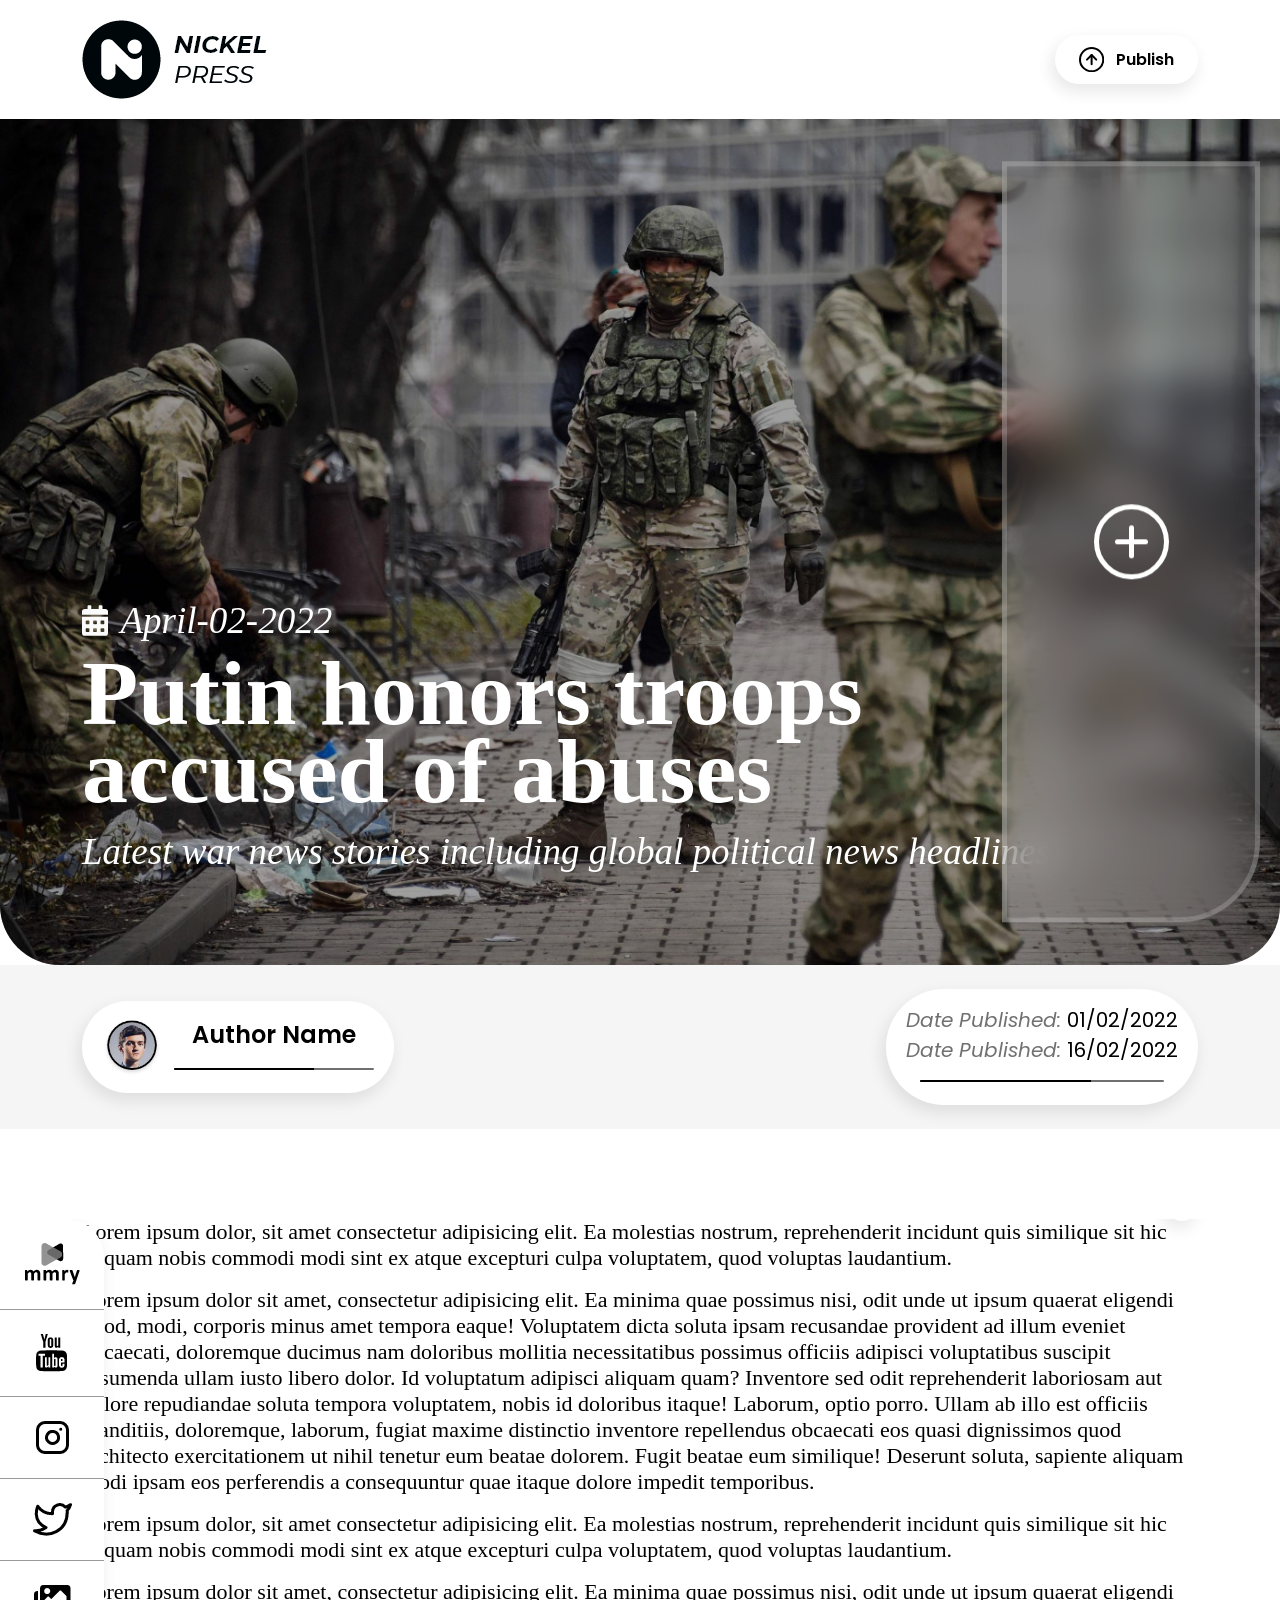
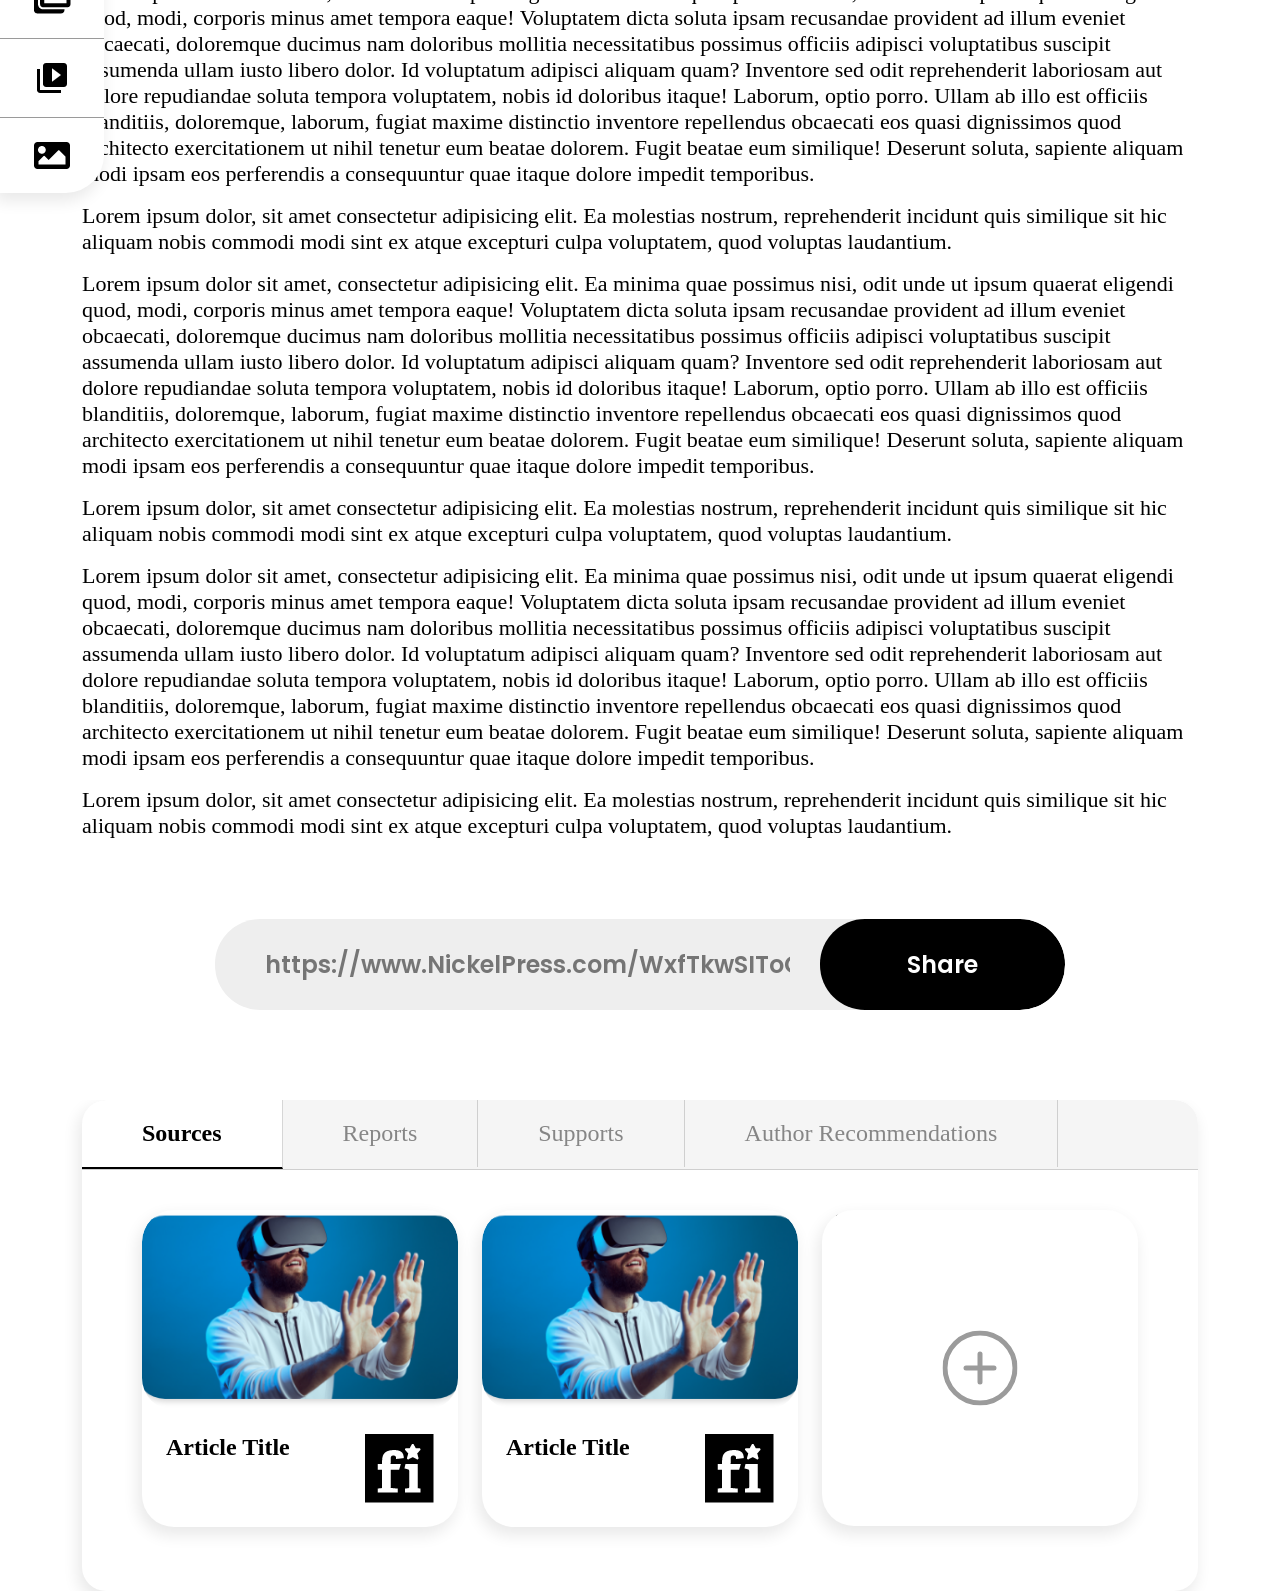
==== commit 50592e8a: "fix: missing fonts added" ====
--- a/article-preview.html
+++ b/article-preview.html
@@ -8,11 +8,9 @@
 		<!-- <link rel="icon" type="image/png" sizes="16x16" href=""> -->
 
 		<link rel="preconnect" href="https://fonts.googleapis.com" />
-		<link rel="preconnect" href="https://fonts.gstatic.com" crossorigin />
-		<link rel="preconnect" href="https://fonts.googleapis.com" />
-		<link rel="preconnect" href="https://fonts.gstatic.com" crossorigin />
+		<link rel="preconnect" href="https://fonts.gstatic.com" />
 		<link
-			href="https://fonts.googleapis.com/css2?family=Montserrat:wght@300;400;500;600;700&family=Poppins:wght@300;400;500;600;700;800&family=Tinos:wght@400;700&display=swap"
+			href="https://fonts.googleapis.com/css2?family=Montserrat:wght@300;400;500;600;700&family=Open+Sans:wght@400;500;600;700&family=Poppins:ital,wght@0,300;0,400;0,500;0,600;0,700;0,800;1,300&family=Tinos:wght@400;700&display=swap"
 			rel="stylesheet"
 		/>
 		<!-- Bootstrap -->
--- a/assets/css/main.css
+++ b/assets/css/main.css
@@ -969,6 +969,7 @@
   border: 1px solid #707070;
   text-transform: capitalize;
   transition: all 0.3s linear;
+  font-family: "Montserrat", sans-serif;
 }
 
 .header-three .bottom .menu li a:hover,
@@ -1431,6 +1432,7 @@
   line-height: 36px;
   font-weight: 600;
   text-transform: capitalize;
+  font-family: "Poppins", sans-serif;
 }
 
 @media (max-width: 767px) {
@@ -1846,7 +1848,7 @@
   padding: 30px 0px;
   font-weight: bold;
   text-transform: uppercase;
-  font-family: "Tinos", serif;
+  font-family: "Poppins", sans-serif;
   border-bottom: 1px solid #707070;
 }
 
@@ -1868,21 +1870,22 @@
 .dashboard-field select,
 .dashboard-field .bv_mainselect {
   font-size: 24px;
-  line-height: 18px;
   color: #fff;
   font-weight: 700;
+  line-height: 18px;
+  margin-bottom: 12px;
   text-transform: capitalize;
-  margin-bottom: 12px;
+  font-family: "Poppins", sans-serif;
 }
 
 .dashboard-field .bv_mainselect {
   width: 100%;
+  margin: 0px;
+  padding: 0px;
   height: 44px;
-  margin: 0px;
   text-align: center;
   position: relative;
   text-transform: uppercase;
-  padding: 0px;
 }
 
 .dashboard-field .bv_mainselect .bv_atual {
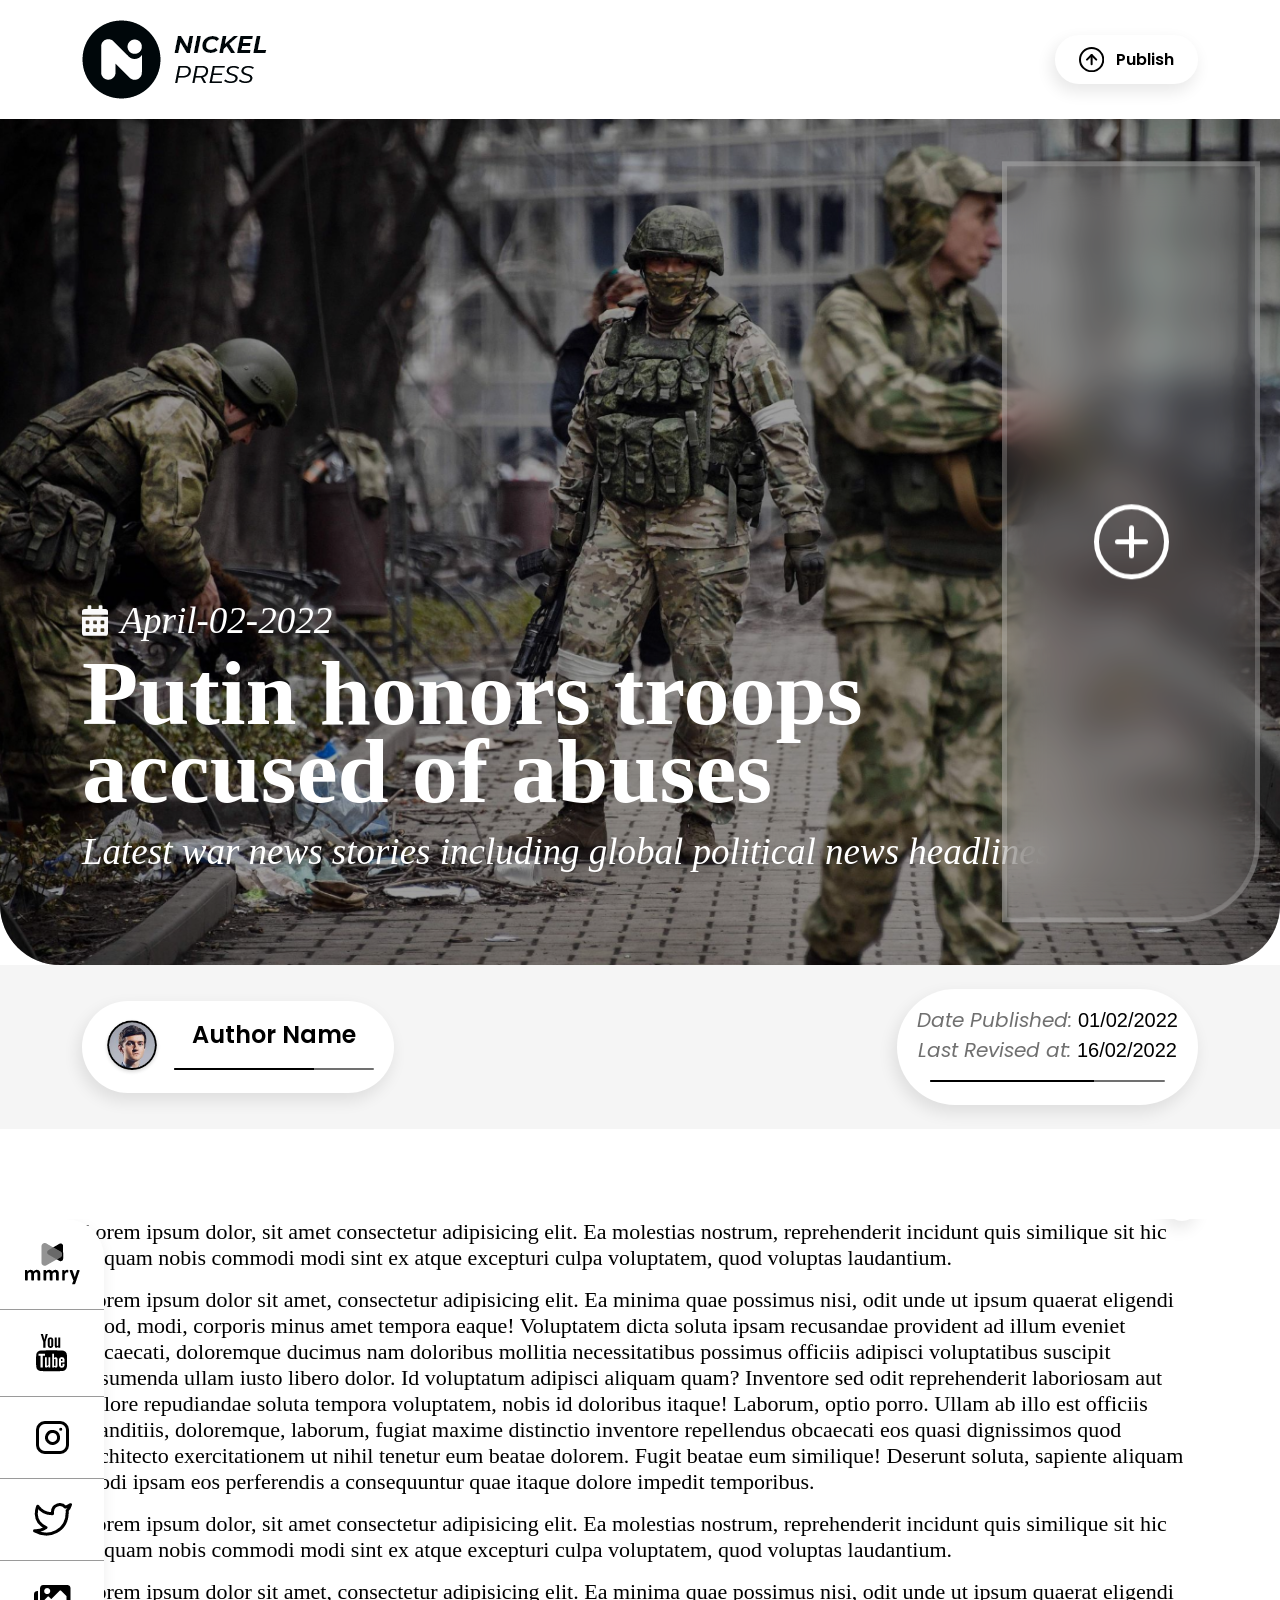
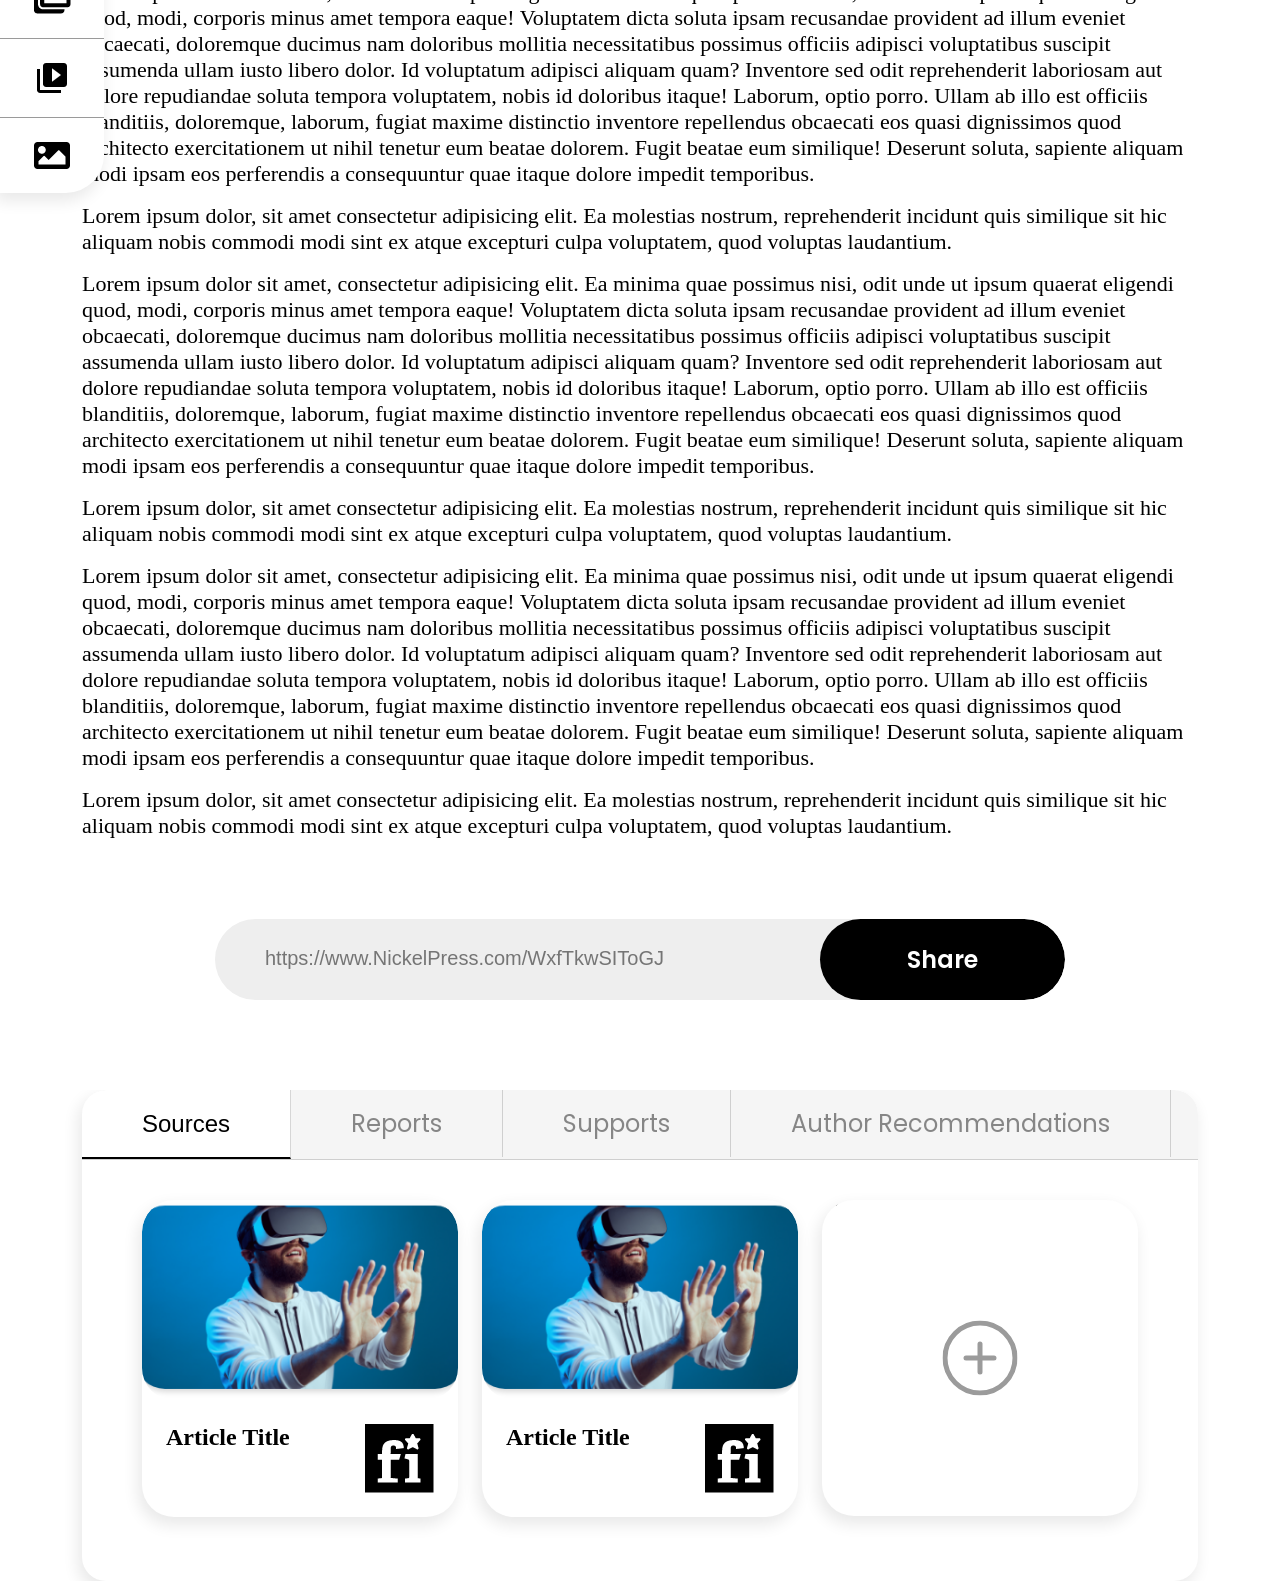
==== commit ff2ce578: "update: range slider added" ====
--- a/article-preview.html
+++ b/article-preview.html
@@ -144,7 +144,7 @@
 				<div class="publication">
 					<div>
 						<p>Date Published: <span>01/02/2022</span></p>
-						<p>Date Published: <span>16/02/2022</span></p>
+						<p>Last Revised at: <span>16/02/2022</span></p>
 					</div>
 					<span class="bar"></span>
 				</div>
@@ -1409,7 +1409,11 @@
 							</div>
 							<form action="#">
 								<div class="actions justify-content-center">
-									<button class="submit" data-bs-dismiss="modal">
+									<button
+										class="submit"
+										data-bs-dismiss="modal"
+										type="button"
+									>
 										<span>
 											<svg
 												xmlns="http://www.w3.org/2000/svg"
--- a/assets/css/main.css
+++ b/assets/css/main.css
@@ -82,6 +82,7 @@
   padding: 12px 16px;
   border-radius: 60px;
   align-items: center;
+  font-family: "Poppins", sans-serif;
   background-color: rgba(255, 255, 255, 0.444);
 }
 
@@ -514,6 +515,7 @@
   border-radius: 0px;
   white-space: nowrap;
   text-transform: capitalize;
+  font-family: "Poppins", sans-serif;
   border-right: 1px solid #70707049;
 }
 
@@ -526,7 +528,7 @@
 
 .tabs .nav-link.active {
   color: #000;
-  font-weight: 600;
+  font-weight: 500;
   background-color: #fff;
   border-bottom: 2px solid #000000;
 }
@@ -563,6 +565,14 @@
   top: 20px;
   left: 50%;
   transform: translateX(-50%);
+}
+
+@media (max-width: 767px) {
+  .subscriber-card__img {
+    width: 70px;
+    height: 70px;
+    top: 45px;
+  }
 }
 
 .subscriber-card__img img {
@@ -591,6 +601,16 @@
   text-transform: uppercase;
   color: #000;
   margin-bottom: 24px;
+  font-family: "Poppins", sans-serif;
+}
+
+@media (max-width: 767px) {
+  .subscriber-card__info {
+    padding-top: 45px;
+  }
+  .subscriber-card__info h2 {
+    line-height: 1.5;
+  }
 }
 
 .subscriber-card__info button {
@@ -603,6 +623,14 @@
   font-weight: 700;
   transition: all 0.3s linear;
   border: 1px solid transparent;
+  font-family: "Montserrat", sans-serif;
+}
+
+@media (max-width: 767px) {
+  .subscriber-card__info button {
+    font-size: 12px;
+    padding: 0.325rem 0.5rem;
+  }
 }
 
 .subscriber-card__info button:hover {
@@ -621,6 +649,34 @@
 
 #subscription .modal-content .modal-body .subscriber-card {
   margin-bottom: 24px;
+}
+
+.noUi-target {
+  border: 0px;
+  box-shadow: none;
+  background-color: transparent;
+}
+
+.noUi-connects {
+  width: 100%;
+  height: 1px;
+  background-color: #000;
+}
+
+.noUi-horizontal .noUi-handle {
+  width: 18px;
+  height: 18px;
+  border-radius: 50%;
+}
+
+.noUi-handle:after,
+.noUi-handle:before {
+  display: none;
+}
+
+.noUi-horizontal .noUi-handle {
+  top: 50%;
+  transform: translateY(-50%);
 }
 
 .header {
@@ -911,6 +967,7 @@
   padding: 8px 0px;
   border-radius: 60px;
   background-color: #000;
+  font-family: "Poppins", sans-serif;
 }
 
 @media (max-width: 1380px) {
@@ -937,8 +994,9 @@
 }
 
 .header-three .bottom .searchbox input::placeholder {
+  font-style: italic;
+  color: inherit;
   text-transform: capitalize;
-  color: inherit;
 }
 
 .header-three .bottom .searchbox .icon {
@@ -1253,6 +1311,12 @@
   padding-top: 860px;
 }
 
+@media (max-width: 767px) {
+  .banner-stream {
+    padding-top: 400px;
+  }
+}
+
 .banner-stream .banner-content {
   width: 98%;
   height: 95%;
@@ -1496,6 +1560,7 @@
 .author-details .publication p span {
   color: #000;
   font-style: normal;
+  font-weight: 500;
 }
 
 .author-details .publication .bar {
@@ -1598,9 +1663,9 @@
 
 .articles-content__share input {
   color: #757575;
-  font-size: 24px;
+  font-size: 20px;
   line-height: 35px;
-  font-weight: 600;
+  font-weight: 500;
   width: 70%;
   height: 100%;
   background-color: transparent;
@@ -1697,11 +1762,20 @@
 
 .sidebar-promo {
   padding: 24px;
+  overflow: hidden;
+  position: relative;
   border-radius: 12px;
   position: relative;
-  overflow: hidden;
+  text-align: right;
   background: white;
+  font-family: "Poppins", sans-serif;
   background: linear-gradient(90deg, white 1%, #737373 100%);
+}
+
+@media (max-width: 1600px) {
+  .sidebar-promo {
+    padding: 12px;
+  }
 }
 
 .sidebar-promo .price {
@@ -1716,7 +1790,7 @@
   font-family: "Poppins", sans-serif;
 }
 
-@media (max-width: 1200px) {
+@media (max-width: 1600px) {
   .sidebar-promo .price h2,
   .sidebar-promo .price p {
     font-size: 24px;
@@ -1725,12 +1799,98 @@
 }
 
 .sidebar-promo a {
+  width: 100%;
   font-size: 20px;
+  display: inline;
+  font-weight: 700;
   line-height: 52px;
   text-align: center;
-  width: 100%;
+  text-transform: capitalize;
+  text-decoration: underline;
+  font-family: "Poppins", sans-serif;
+}
+
+@media (max-width: 1600px) {
+  .sidebar-promo a {
+    font-size: 16px;
+    line-height: 26px;
+  }
+}
+
+.sidebar-promo-info {
+  text-align: initial;
+  display: none;
+}
+
+.sidebar-promo-info .title,
+.sidebar-promo-info p,
+.sidebar-promo-info .content h2 {
+  color: #000;
+}
+
+.sidebar-promo-info .title {
+  font-size: 18px;
+  font-weight: 600;
+  line-height: 52px;
+}
+
+@media (max-width: 1600px) {
+  .sidebar-promo-info .title {
+    font-size: 14px;
+    line-height: 24px;
+  }
+}
+
+.sidebar-promo-info p {
+  font-size: 19px;
+  font-weight: 700;
+  white-space: nowrap;
+}
+
+.sidebar-promo-info .bar {
+  width: 100%;
+  height: 1px;
+  margin-bottom: 12px;
   display: inline-block;
+  background-color: #000;
+  position: relative;
+}
+
+.sidebar-promo-info .bar::after {
+  content: "";
+  top: 50%;
+  left: 50%;
+  transform: translate(-50%, -50%);
+  width: 18px;
+  height: 18px;
+  border-radius: 50%;
+  position: absolute;
+  background-color: #fff;
+}
+
+.sidebar-promo-info .content h2 {
+  font-size: 18px;
+  line-height: 52px;
+  font-weight: 700;
+}
+
+@media (max-width: 1600px) {
+  .sidebar-promo-info .content h2 {
+    font-size: 14px;
+    line-height: 36px;
+  }
+}
+
+.sidebar-promo-info .content ul {
+  padding: 0px;
+}
+
+.sidebar-promo-info .content ul li {
+  color: #000;
+  font-size: 16px;
+  line-height: 26px;
   text-transform: capitalize;
+  font-weight: 600;
 }
 
 .sidebar-close {
@@ -1792,13 +1952,20 @@
   left: 0;
 }
 
+body.show-details .sidebar-promo-price {
+  display: none;
+}
+
+body.show-details .sidebar-promo-info {
+  display: block;
+}
+
 .dashboard {
   margin: 24px 0px;
 }
 
 .dashboard-img {
   width: 100%;
-  height: 708px;
   overflow: hidden;
   position: relative;
   border-radius: 24px;
@@ -1822,11 +1989,12 @@
 }
 
 .dashboard-setting {
+  z-index: 1;
   height: 100%;
   position: relative;
+  border-top-left-radius: 12px;
   background-color: #161616 !important;
-  border-top-left-radius: 12px;
-  z-index: 1;
+  font-family: "Open Sans", sans-serif;
 }
 
 .dashboard-setting::after {
@@ -1848,7 +2016,7 @@
   padding: 30px 0px;
   font-weight: bold;
   text-transform: uppercase;
-  font-family: "Poppins", sans-serif;
+  font-family: "Open Sans", sans-serif;
   border-bottom: 1px solid #707070;
 }
 
@@ -1856,7 +2024,7 @@
   padding: 26px 46px;
 }
 
-@media (max-width: 1340px) {
+@media (max-width: 1440px) {
   .dashboard-setting form {
     padding: 26px;
   }
@@ -1872,10 +2040,19 @@
   font-size: 24px;
   color: #fff;
   font-weight: 700;
-  line-height: 18px;
+  line-height: 34px;
   margin-bottom: 12px;
   text-transform: capitalize;
-  font-family: "Poppins", sans-serif;
+  font-family: "Open Sans", sans-serif;
+}
+
+@media (max-width: 1480px) {
+  .dashboard-field h2,
+  .dashboard-field select,
+  .dashboard-field .bv_mainselect {
+    font-size: 18px;
+    line-height: 26px;
+  }
 }
 
 .dashboard-field .bv_mainselect {
@@ -1921,9 +2098,15 @@
   align-items: center;
   background-color: #fff;
   font-size: 24px;
-  line-height: 18px;
+  line-height: 34px;
   font-weight: 700;
   margin-right: 24px;
+}
+
+@media (max-width: 1200px) {
+  .dashboard-field__rate .field {
+    font-size: 18px;
+  }
 }
 
 .dashboard-field__rate .field input {
@@ -2032,6 +2215,12 @@
   box-shadow: -3px 7px 16px 1px rgba(0, 0, 0, 0.089);
 }
 
+@media (max-width: 768px) {
+  .dashboard-info {
+    padding: 0 15px 30px 15px;
+  }
+}
+
 .dashboard-info h2,
 .dashboard-info p {
   font-family: "Tinos", serif;
@@ -2041,6 +2230,13 @@
   font-size: 60px;
   line-height: 78px;
   font-weight: 700;
+}
+
+@media (max-width: 768px) {
+  .dashboard-info h2 {
+    font-size: 35px;
+    line-height: 1;
+  }
 }
 
 .dashboard-info p {
@@ -2396,8 +2592,8 @@
 #publishModal .modal-body .profile-contents > h2,
 .finalStep-modal .modal-body .profile-contents > h2 {
   font-size: 24px;
+  font-weight: 500;
   line-height: 35px;
-  font-weight: 600;
   margin-bottom: 32px;
   text-transform: capitalize;
   font-family: "Poppins", sans-serif;
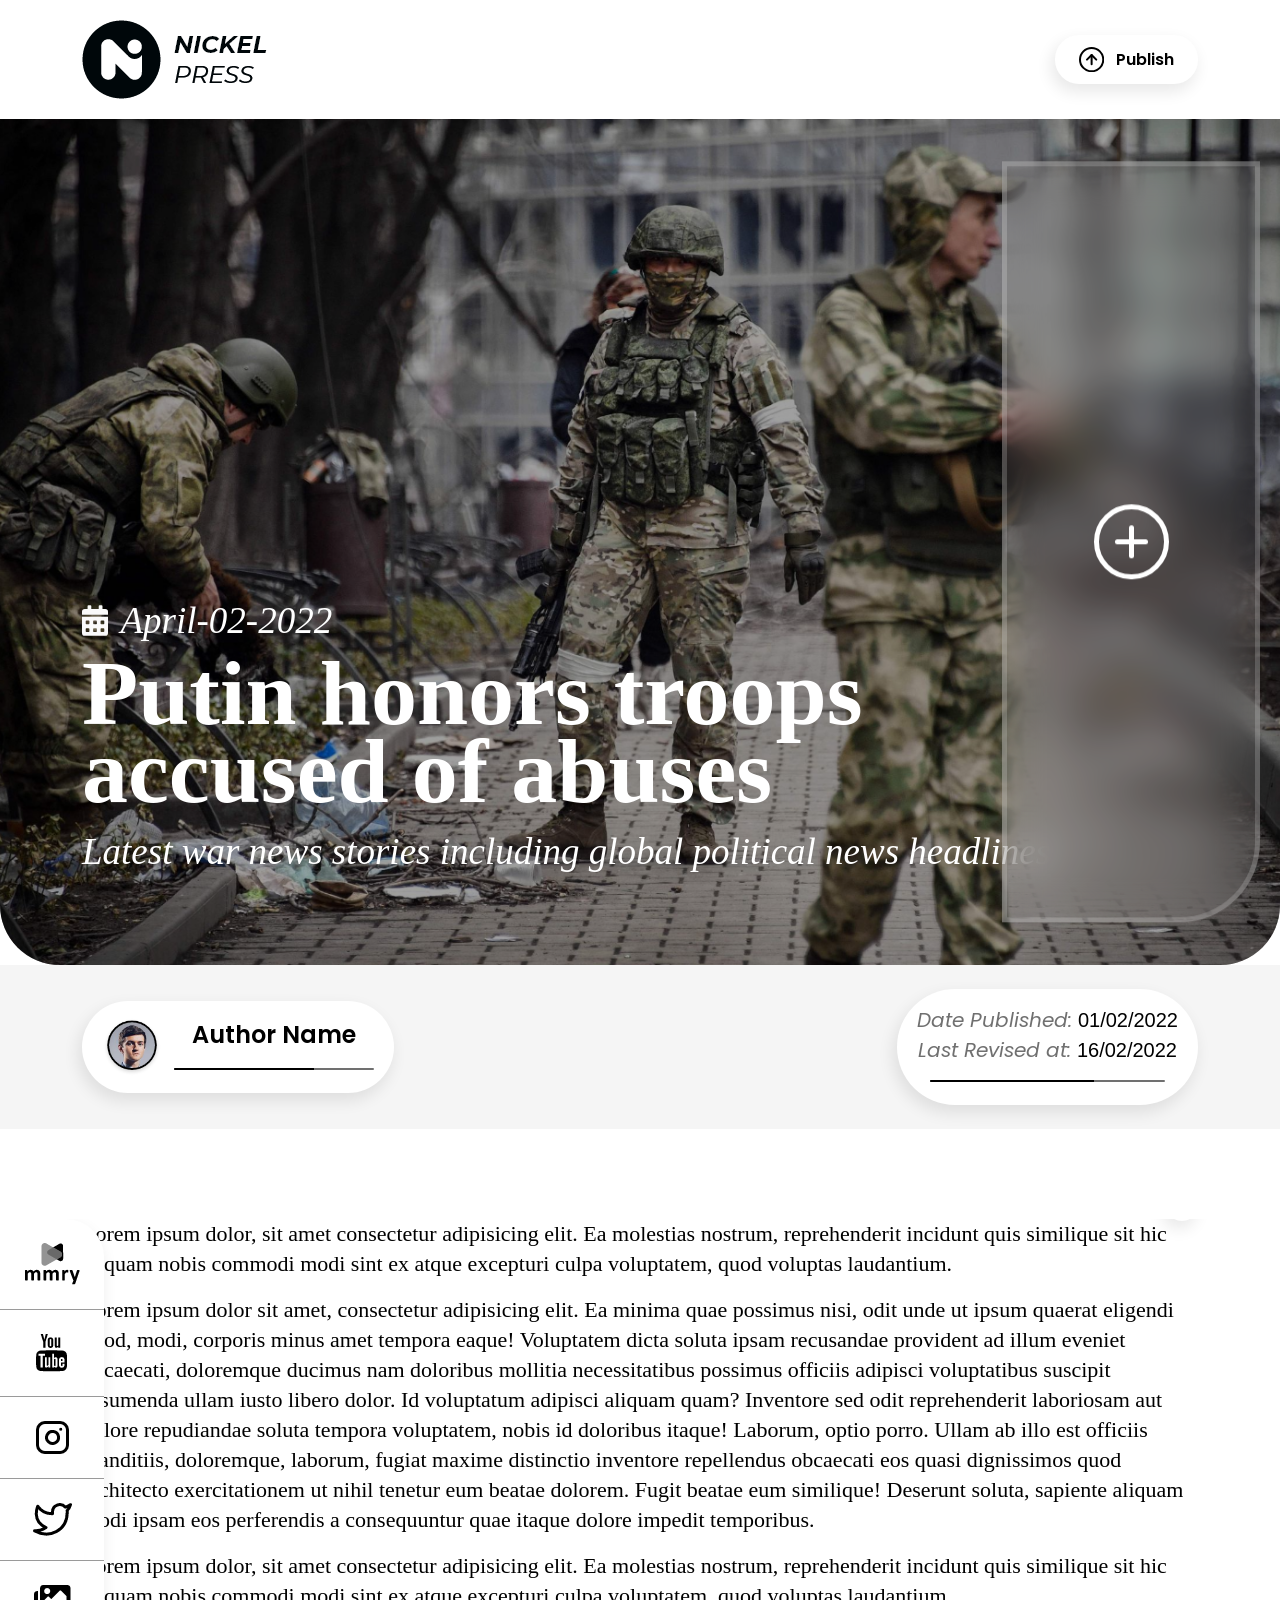
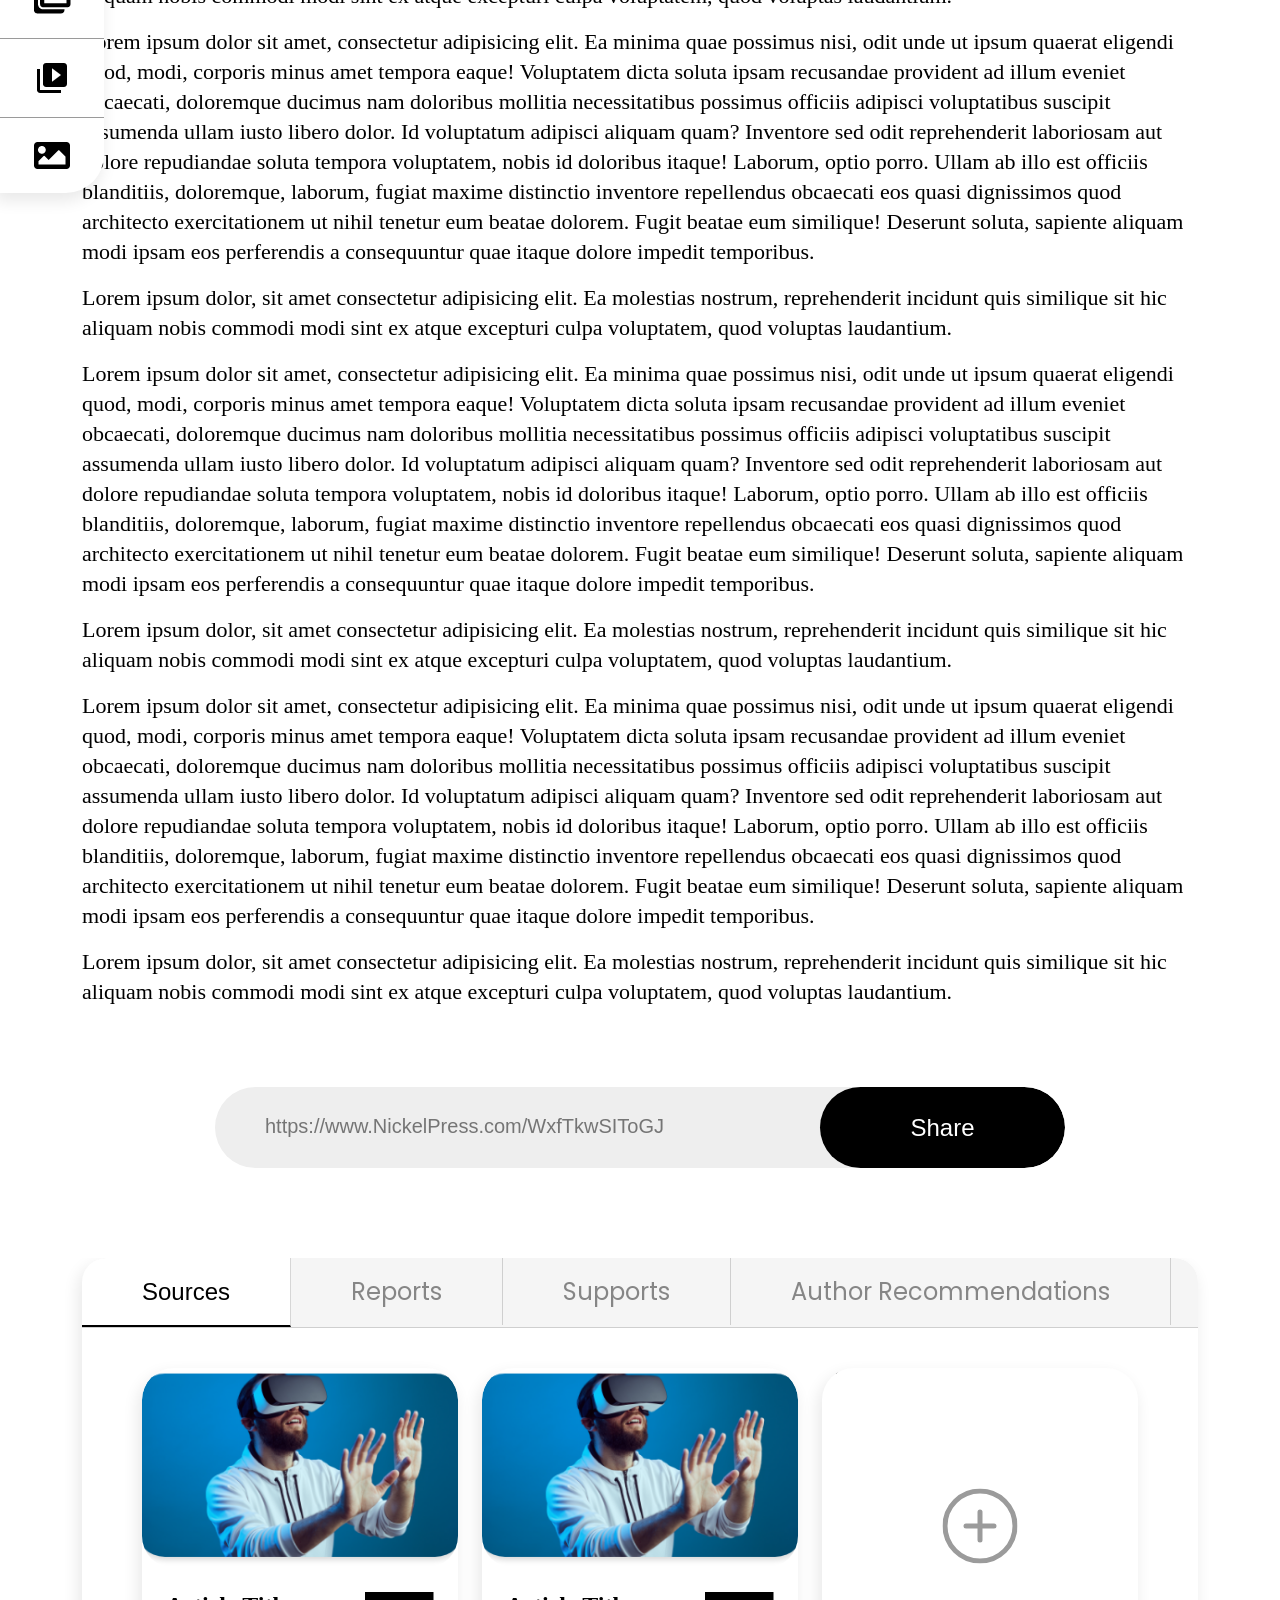
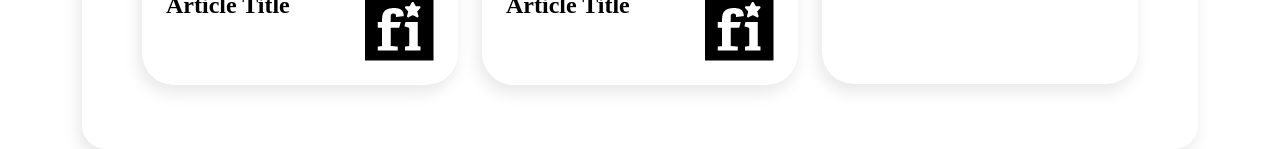
==== commit 73098d4c: "update: article banner add file field added" ====
--- a/article-preview.html
+++ b/article-preview.html
@@ -119,9 +119,12 @@
 					</div>
 
 					<div class="banner-add">
-						<button>
-							<img src="assets/images/icons/add.svg" alt="" />
-						</button>
+						<div class="banner-add__input">
+							<input type="file" id="fileUpload" />
+							<label for="fileUpload">
+								<img src="assets/images/icons/add.svg" alt="" />
+							</label>
+						</div>
 					</div>
 				</div>
 			</div>
--- a/assets/css/main.css
+++ b/assets/css/main.css
@@ -79,7 +79,7 @@
   display: flex;
   overflow: hidden;
   position: relative;
-  padding: 12px 16px;
+  padding: 8px 16px;
   border-radius: 60px;
   align-items: center;
   font-family: "Poppins", sans-serif;
@@ -98,6 +98,9 @@
   font-weight: 300;
   text-align: center;
   background-color: transparent;
+  font-family: "Poppins", sans-serif;
+  font-style: italic;
+  font-size: 24px;
 }
 
 .search-field input::placeholder {
@@ -683,7 +686,7 @@
   top: 0;
   left: 0;
   z-index: 999;
-  position: fixed;
+  position: absolute;
 }
 
 @media (max-width: 575px) {
@@ -693,18 +696,8 @@
 }
 
 .header-primary {
-  width: 82.9%;
+  width: 100%;
   padding: 40px 0px;
-}
-
-@media (max-width: 1199px) {
-  .header-primary {
-    width: 100%;
-  }
-}
-
-.header-primary.bg {
-  background-color: rgba(0, 0, 0, 0.608);
 }
 
 .header-primary .container {
@@ -849,7 +842,7 @@
   justify-content: space-between;
 }
 
-@media (max-width: 1024px) {
+@media (max-width: 1199px) {
   .header-three .bottom .container-fluid {
     flex-direction: column;
   }
@@ -858,7 +851,7 @@
 .header-three .bottom .author-profile {
   display: flex;
   align-items: center;
-  padding: 16px 20px;
+  padding: 12px 20px;
   border-radius: 68px;
   background-color: #fff;
   box-shadow: -3px 7px 16px 1px rgba(0, 0, 0, 0.089);
@@ -976,7 +969,7 @@
   }
 }
 
-@media (max-width: 1024px) {
+@media (max-width: 1199px) {
   .header-three .bottom .searchbox {
     margin: 24px 0px;
   }
@@ -1021,7 +1014,7 @@
   font-size: 14px;
   font-weight: 700;
   line-height: 21px;
-  padding: 8px 12px;
+  padding: 12px 24px;
   border-radius: 26px;
   display: inline-block;
   border: 1px solid #707070;
@@ -1301,8 +1294,16 @@
   }
 }
 
-@media (max-width: 767px) {
-  .banner-add button img {
+.banner-add__input input {
+  display: none;
+}
+
+.banner-add__input label {
+  cursor: pointer;
+}
+
+@media (max-width: 767px) {
+  .banner-add__input label img {
     width: 30px;
   }
 }
@@ -1612,7 +1613,7 @@
 .articles-content blockquote p {
   color: #000000;
   font-size: 22px;
-  line-height: 26px;
+  line-height: 30px;
   font-weight: 400;
   font-family: "Tinos", serif;
 }
@@ -1683,7 +1684,7 @@
 .articles-content__share button {
   font-size: 24px;
   line-height: 35px;
-  font-weight: 600;
+  font-weight: 500;
   width: 245px;
   color: #fff;
   text-align: center;
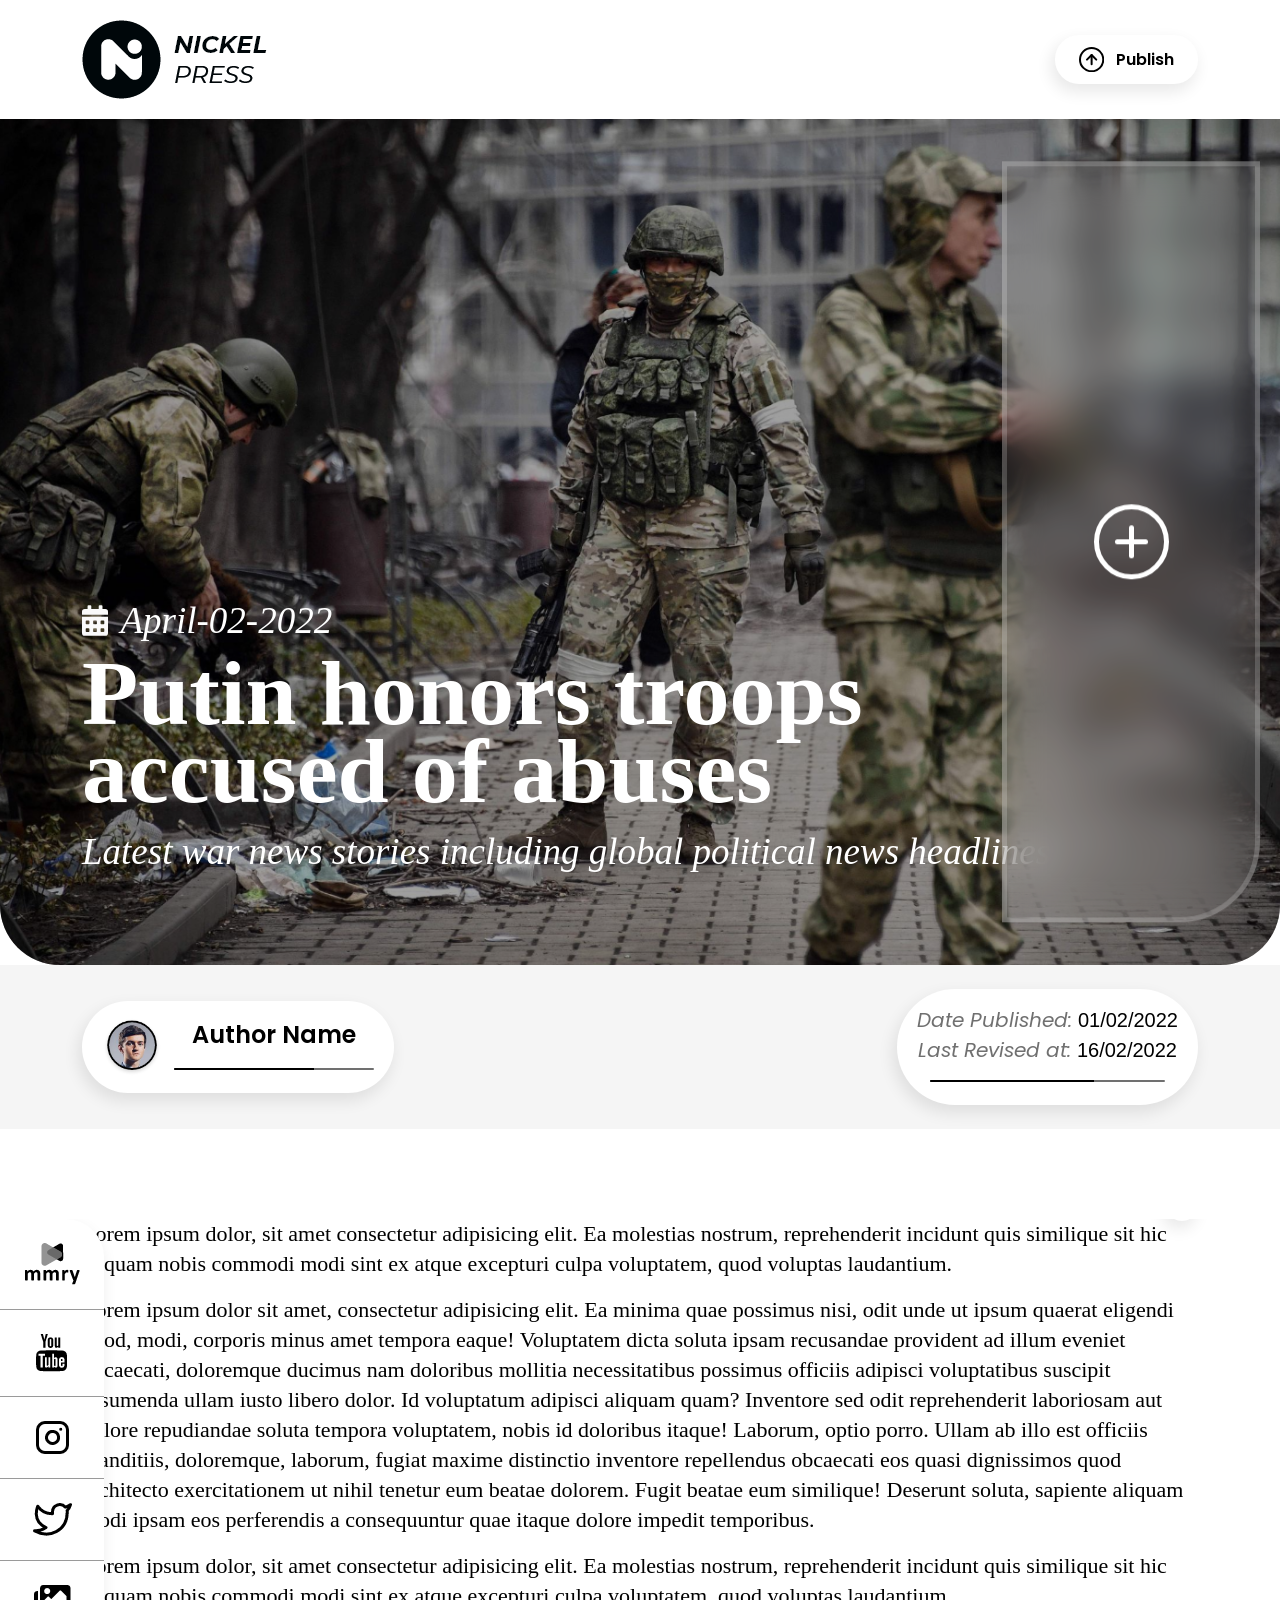
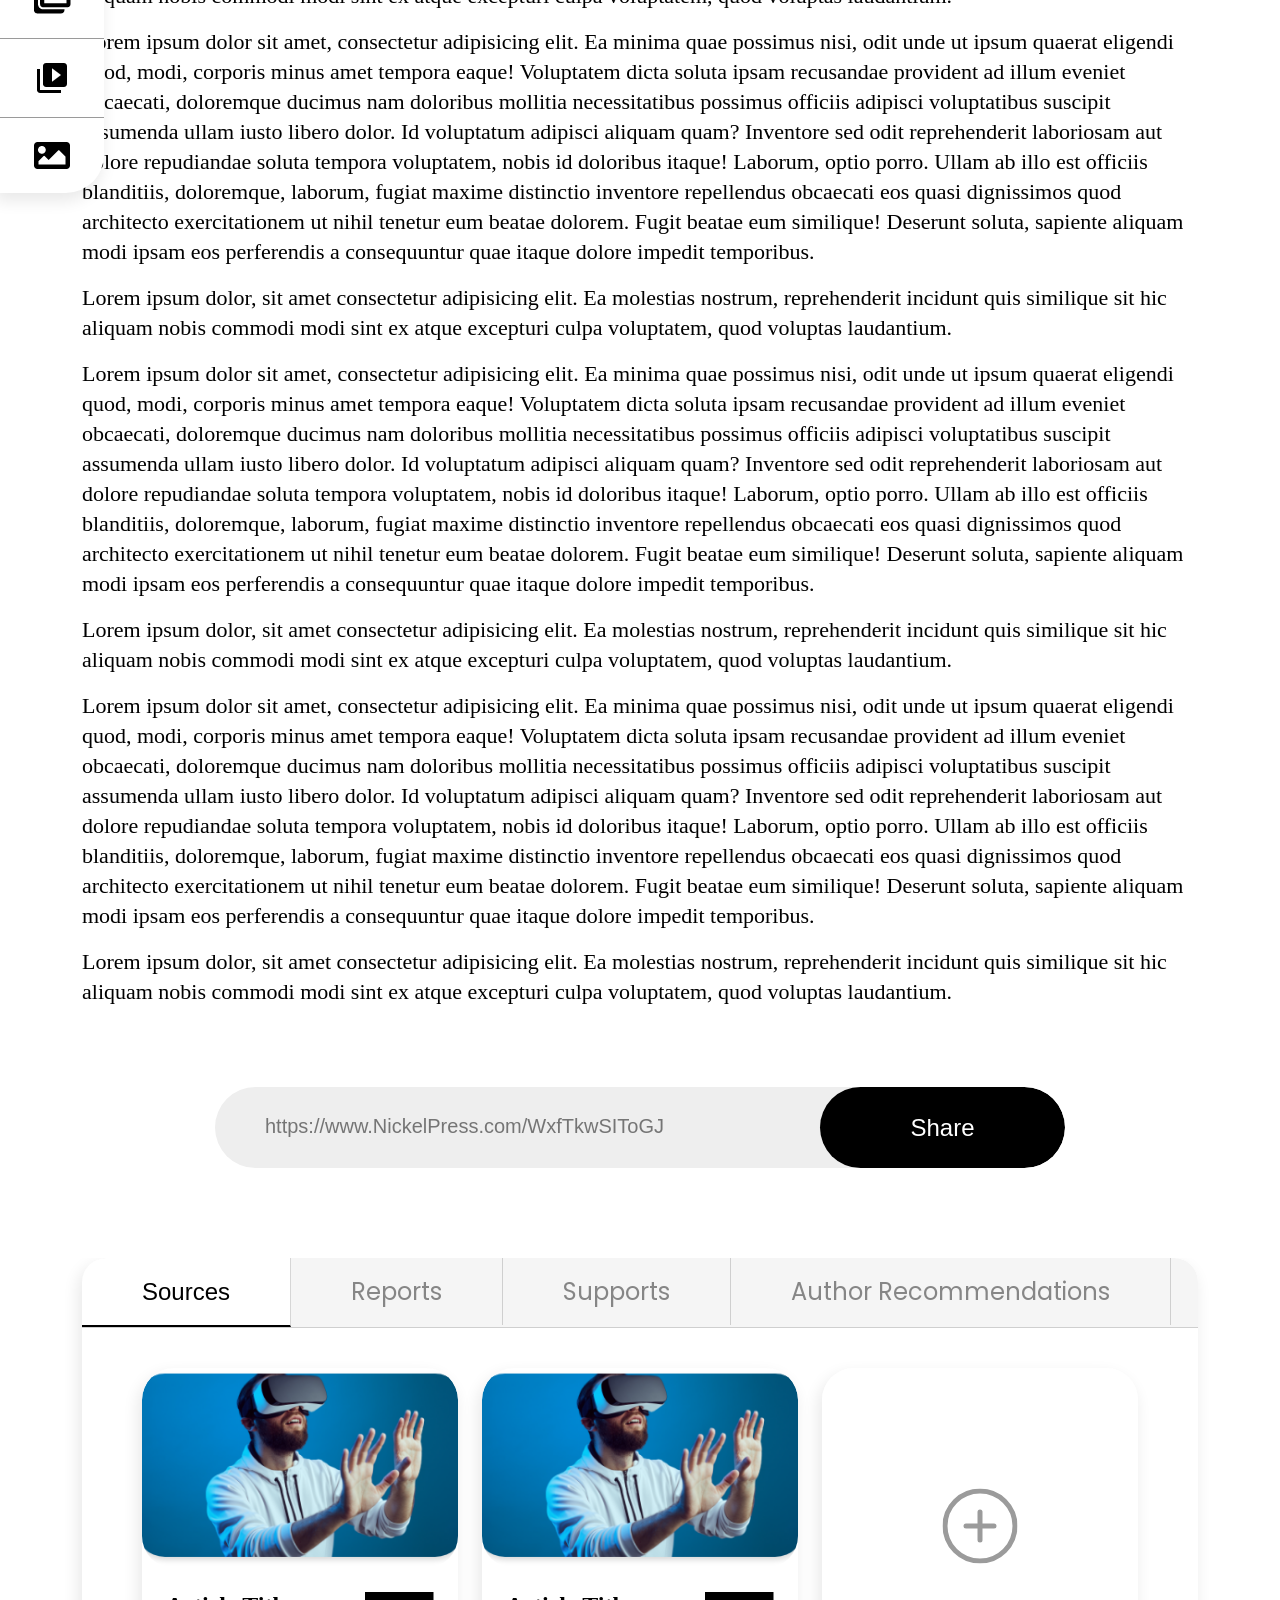
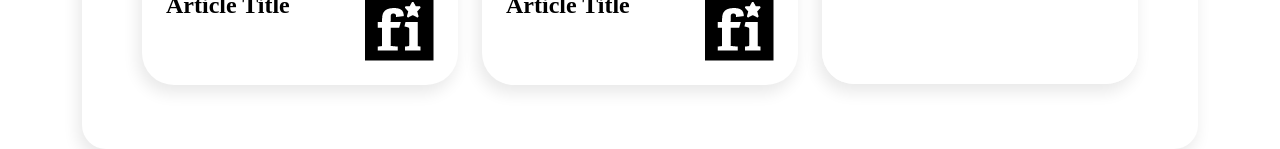
==== commit 554a5c82: "update: added inser img url modal on tabs" ====
--- a/article-preview.html
+++ b/article-preview.html
@@ -495,8 +495,12 @@
 									</div>
 								</div>
 								<div class="col-lg-4">
-									<div class="article-card article-card-upload">
-										<input type="file" id="uploadIcon" />
+									<div
+										class="article-card article-card-upload"
+										data-bs-target="#addUrlModal"
+										data-bs-toggle="modal"
+									>
+										<input type="text" id="uploadIcon" />
 										<label
 											class="article-card-uploadBtn"
 											for="uploadIcon"
@@ -671,8 +675,12 @@
 									</div>
 								</div>
 								<div class="col-lg-4">
-									<div class="article-card article-card-upload">
-										<input type="file" id="uploadIcon" />
+									<div
+										class="article-card article-card-upload"
+										data-bs-target="#addUrlModal"
+										data-bs-toggle="modal"
+									>
+										<input type="text" id="uploadIcon" />
 										<label
 											class="article-card-uploadBtn"
 											for="uploadIcon"
@@ -698,7 +706,7 @@
 														stroke-linecap="round"
 														stroke-linejoin="round"
 														stroke-width="5"
-													></path>
+													/>
 													<path
 														id="Path_265"
 														data-name="Path 265"
@@ -709,7 +717,7 @@
 														stroke-linecap="round"
 														stroke-linejoin="round"
 														stroke-width="5"
-													></path>
+													/>
 													<path
 														id="Path_266"
 														data-name="Path 266"
@@ -720,7 +728,7 @@
 														stroke-linecap="round"
 														stroke-linejoin="round"
 														stroke-width="5"
-													></path>
+													/>
 												</g>
 											</svg>
 										</label>
@@ -847,8 +855,12 @@
 									</div>
 								</div>
 								<div class="col-lg-4">
-									<div class="article-card article-card-upload">
-										<input type="file" id="uploadIcon" />
+									<div
+										class="article-card article-card-upload"
+										data-bs-target="#addUrlModal"
+										data-bs-toggle="modal"
+									>
+										<input type="text" id="uploadIcon" />
 										<label
 											class="article-card-uploadBtn"
 											for="uploadIcon"
@@ -874,7 +886,7 @@
 														stroke-linecap="round"
 														stroke-linejoin="round"
 														stroke-width="5"
-													></path>
+													/>
 													<path
 														id="Path_265"
 														data-name="Path 265"
@@ -885,7 +897,7 @@
 														stroke-linecap="round"
 														stroke-linejoin="round"
 														stroke-width="5"
-													></path>
+													/>
 													<path
 														id="Path_266"
 														data-name="Path 266"
@@ -896,7 +908,7 @@
 														stroke-linecap="round"
 														stroke-linejoin="round"
 														stroke-width="5"
-													></path>
+													/>
 												</g>
 											</svg>
 										</label>
@@ -1023,8 +1035,12 @@
 									</div>
 								</div>
 								<div class="col-lg-4">
-									<div class="article-card article-card-upload">
-										<input type="file" id="uploadIcon" />
+									<div
+										class="article-card article-card-upload"
+										data-bs-target="#addUrlModal"
+										data-bs-toggle="modal"
+									>
+										<input type="text" id="uploadIcon" />
 										<label
 											class="article-card-uploadBtn"
 											for="uploadIcon"
@@ -1050,7 +1066,7 @@
 														stroke-linecap="round"
 														stroke-linejoin="round"
 														stroke-width="5"
-													></path>
+													/>
 													<path
 														id="Path_265"
 														data-name="Path 265"
@@ -1061,7 +1077,7 @@
 														stroke-linecap="round"
 														stroke-linejoin="round"
 														stroke-width="5"
-													></path>
+													/>
 													<path
 														id="Path_266"
 														data-name="Path 266"
@@ -1072,7 +1088,7 @@
 														stroke-linecap="round"
 														stroke-linejoin="round"
 														stroke-width="5"
-													></path>
+													/>
 												</g>
 											</svg>
 										</label>
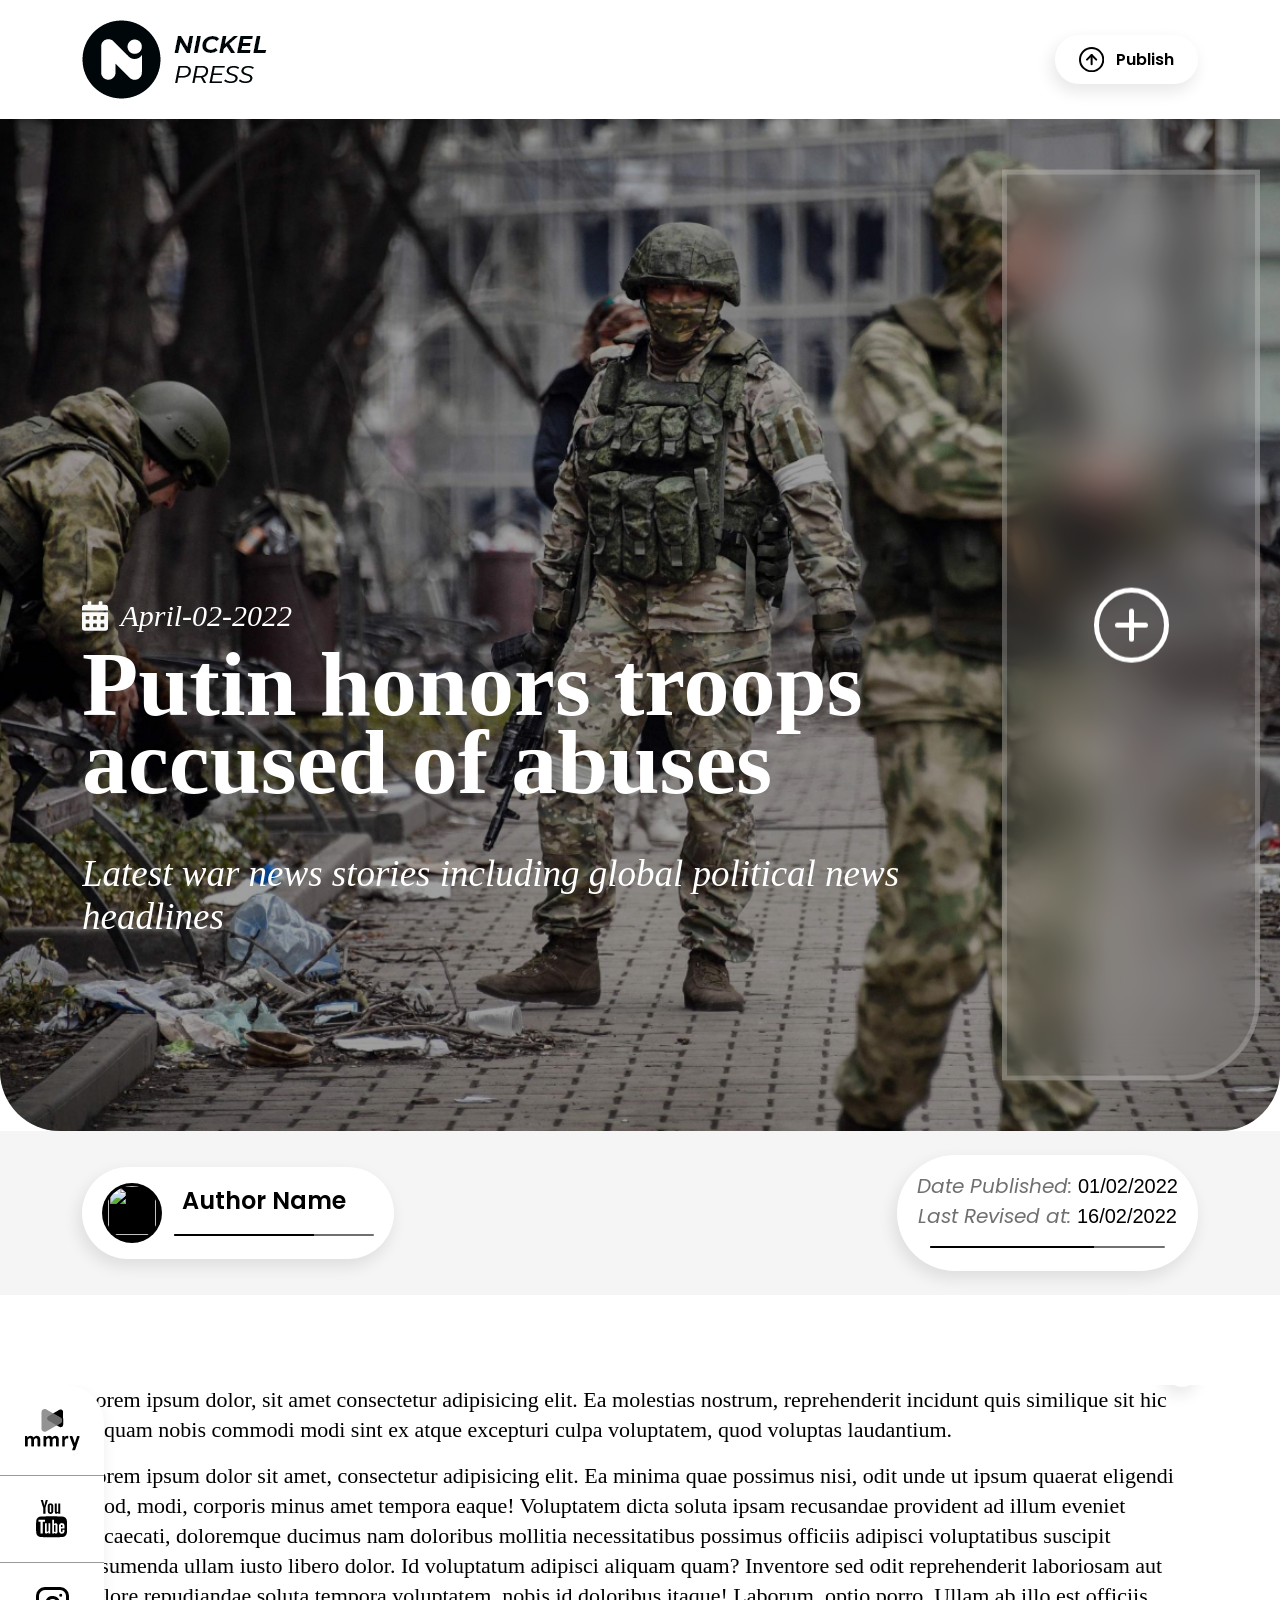
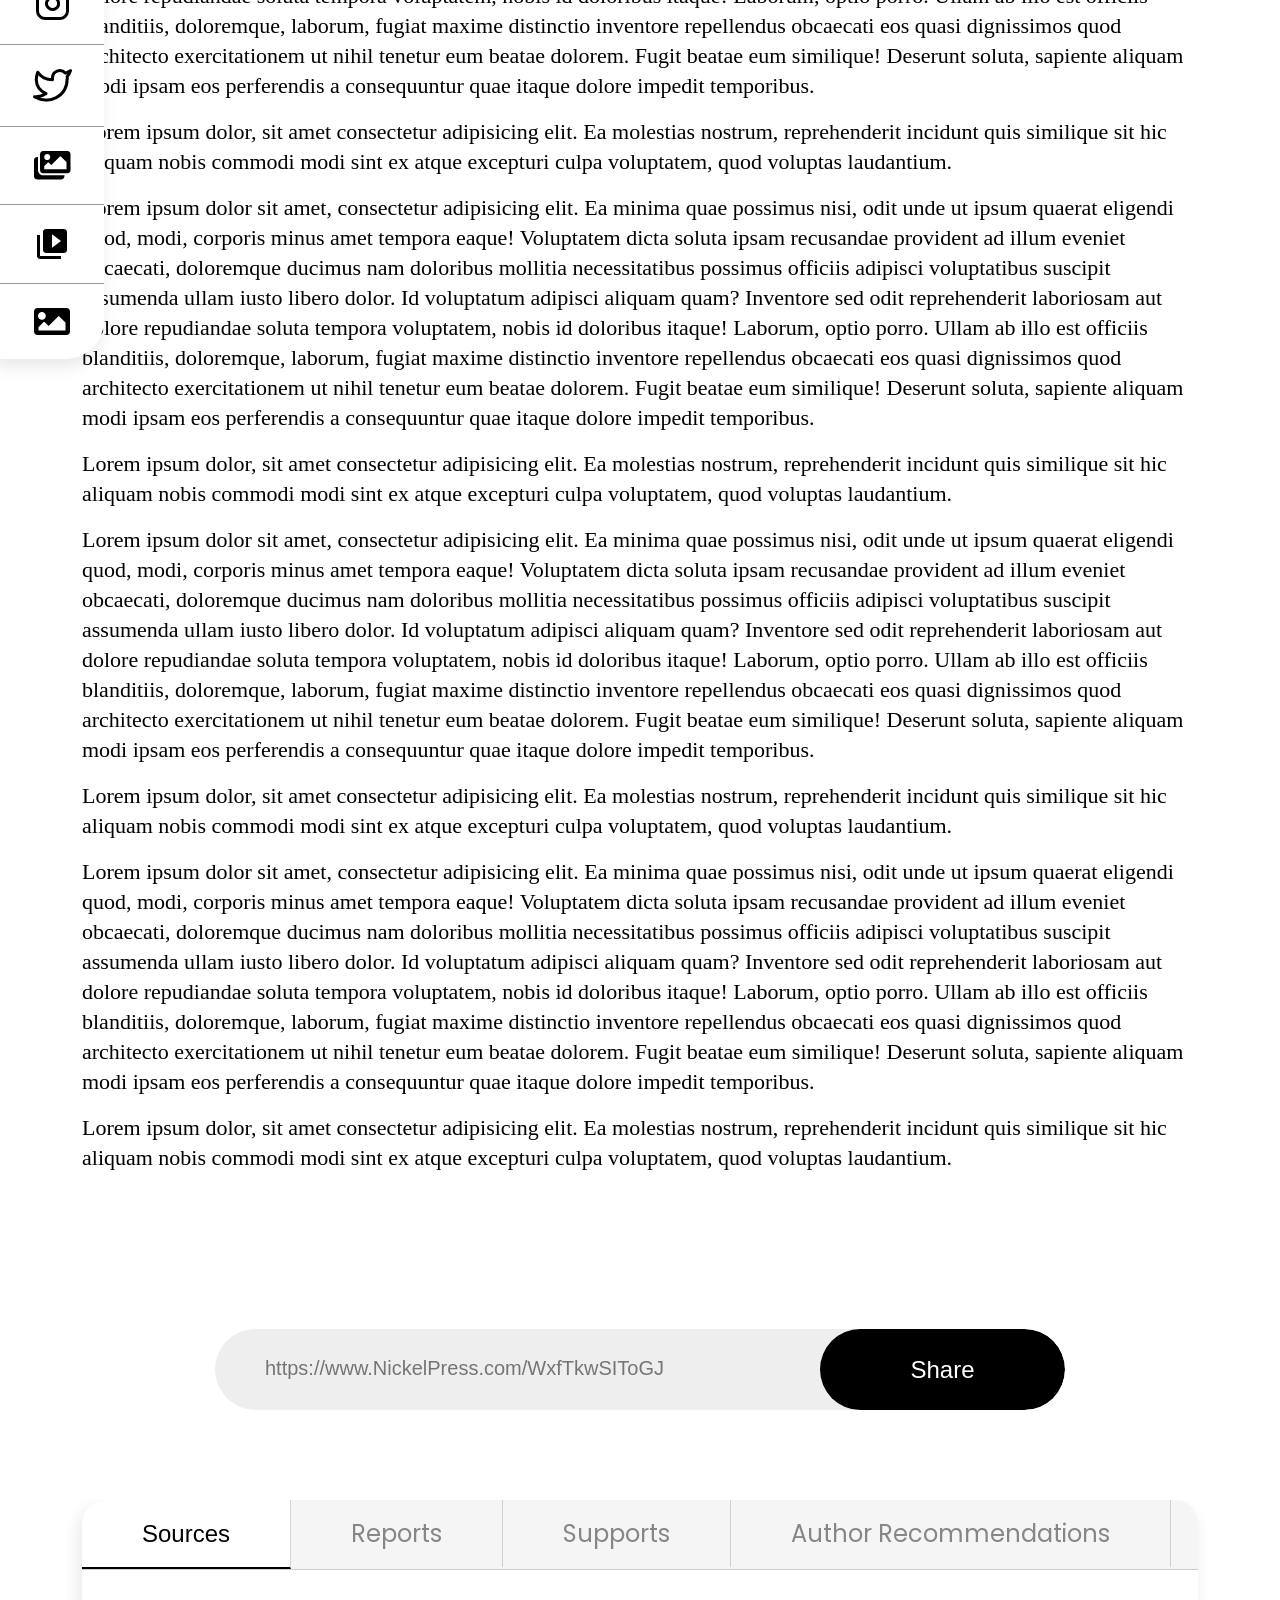
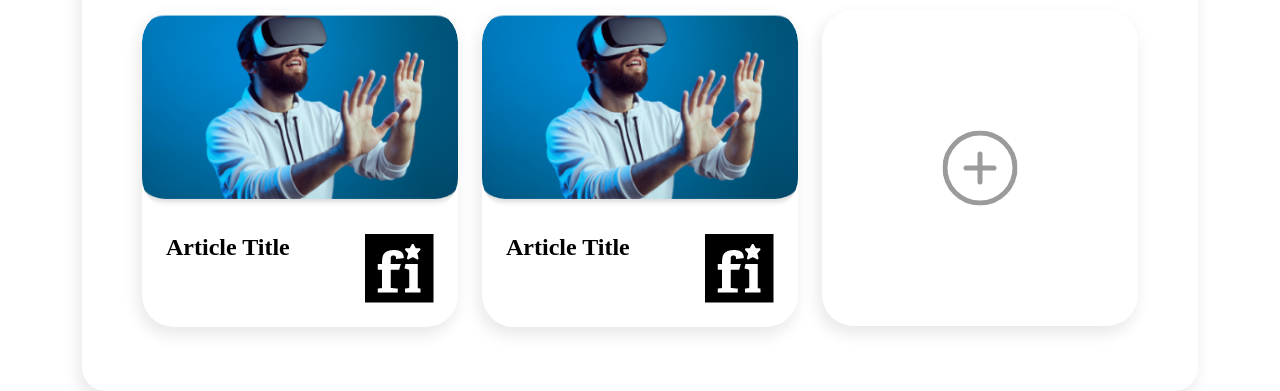
==== commit 7b4d5389: "update: added input field on author badge" ====
--- a/article-preview.html
+++ b/article-preview.html
@@ -110,11 +110,19 @@
 								</span>
 								<p>April-02-2022</p>
 							</div>
-							<a href="#">Putin honors troops accused of abuses</a>
-							<p class="newscontent-brief">
-								Latest war news stories including global political news
-								headlines
-							</p>
+							<textarea
+								placeholder="Putin honors troops accused of abuses"
+							></textarea>
+							<!-- <input
+								type="text"
+							
+							/> -->
+							<!-- <a href="#"></a> -->
+							<textarea
+								wrap="virtual"
+								class="newscontent-brief"
+								placeholder="Latest war news stories including global political news headlines"
+							></textarea>
 						</div>
 					</div>
 
@@ -136,10 +144,14 @@
 			<div class="container">
 				<div class="author">
 					<div class="author-img">
-						<img src="assets/images/user.png" alt="" />
+						<img
+							src="https://images.unsplash.com/photo-1507003211169-0a1dd7228f2d?ixlib=rb-1.2.1&ixid=MnwxMjA3fDB8MHxwaG90by1wYWdlfHx8fGVufDB8fHx8&auto=format&fit=crop&w=687&q=80"
+							alt=""
+						/>
 					</div>
 					<div class="author-info">
-						<h2>Author Name</h2>
+						<!-- <h2>Author Name</h2> -->
+						<input type="text" value="Author Name" />
 						<span class="bar"></span>
 					</div>
 				</div>
--- a/assets/css/main.css
+++ b/assets/css/main.css
@@ -559,14 +559,19 @@
 }
 
 .subscriber-card__img {
+  display: flex;
+  align-items: center;
+  justify-content: center;
   width: 118px;
   height: 118px;
   margin: 0px auto;
   overflow: hidden;
   border-radius: 50%;
-  position: absolute;
   top: 20px;
   left: 50%;
+  position: absolute;
+  background-color: #fff;
+  margin-bottom: 24px;
   transform: translateX(-50%);
 }
 
@@ -579,8 +584,12 @@
 }
 
 .subscriber-card__img img {
-  width: 100%;
-  height: 100%;
+  display: flex;
+  align-items: center;
+  justify-content: center;
+  border-radius: 50%;
+  width: 85%;
+  height: 85%;
   object-fit: cover;
 }
 
@@ -593,7 +602,7 @@
 }
 
 .subscriber-card__info {
-  padding-top: 60px;
+  padding-top: 80px;
   padding-bottom: 24px;
 }
 
@@ -865,7 +874,8 @@
 }
 
 .header-three .bottom .author-profile__info h2,
-.header-three .bottom .author-profile__info p {
+.header-three .bottom .author-profile__info p,
+.header-three .bottom .author-profile__info input {
   color: #000000;
   font-size: 24px;
   font-weight: 600;
@@ -873,11 +883,15 @@
   font-family: "Poppins", sans-serif;
   text-transform: capitalize;
   margin: 0;
+  max-width: 180px;
+  display: block;
+  background-color: transparent;
 }
 
 @media (max-width: 1199px) {
   .header-three .bottom .author-profile__info h2,
-  .header-three .bottom .author-profile__info p {
+  .header-three .bottom .author-profile__info p,
+  .header-three .bottom .author-profile__info input {
     font-size: 16px;
     line-height: 21px;
   }
@@ -922,18 +936,23 @@
 }
 
 .header-three .bottom .author-profile__img {
+  display: flex;
   width: 80px;
   height: 80px;
-  overflow: hidden;
+  flex-shrink: 0;
+  overflow: hidden;
+  justify-content: center;
+  align-items: center;
   border-radius: 50%;
   position: relative;
-  flex-shrink: 0;
   margin-right: 12px;
+  background-color: #000;
 }
 
 .header-three .bottom .author-profile__img img {
-  width: 100%;
-  height: 100%;
+  width: 90%;
+  height: 90%;
+  border-radius: 50%;
   object-fit: cover;
 }
 
@@ -1109,7 +1128,9 @@
 }
 
 .banner .newscontent-info h2,
-.banner .newscontent-info a {
+.banner .newscontent-info a,
+.banner .newscontent-info textarea,
+.banner .newscontent-info input {
   color: #fff;
   font-size: 92px;
   line-height: 78px;
@@ -1122,7 +1143,9 @@
 
 @media (max-width: 991px) {
   .banner .newscontent-info h2,
-  .banner .newscontent-info a {
+  .banner .newscontent-info a,
+  .banner .newscontent-info textarea,
+  .banner .newscontent-info input {
     font-size: 24px;
     line-height: 21px;
     max-width: 240px;
@@ -1130,30 +1153,53 @@
   }
 }
 
-.banner .newscontent-info p {
+.banner .newscontent-info input,
+.banner .newscontent-info textarea {
+  height: 180px;
+  border: 0;
+  resize: none;
+  color: #fff;
+  overflow: hidden;
+  background-color: transparent;
+}
+
+.banner .newscontent-info input:focus,
+.banner .newscontent-info textarea:focus {
+  outline: none;
+  border: none;
+}
+
+.banner .newscontent-info input::placeholder,
+.banner .newscontent-info textarea::placeholder {
+  color: #fff;
+}
+
+.banner .newscontent-info .newscontent-brief {
   color: #fff;
   font-size: 37px;
   font-weight: 300;
   line-height: 43px;
   font-style: italic;
   margin-bottom: 12px;
+  width: 100%;
   font-family: "Tinos", serif;
-}
-
-@media (max-width: 767px) {
-  .banner .newscontent-info p {
+  text-align: left;
+}
+
+@media (max-width: 767px) {
+  .banner .newscontent-info .newscontent-brief {
     max-width: 300px;
   }
 }
 
 @media (max-width: 575px) {
-  .banner .newscontent-info p {
+  .banner .newscontent-info .newscontent-brief {
     max-width: 200px;
   }
 }
 
 @media (max-width: 991px) {
-  .banner .newscontent-info p {
+  .banner .newscontent-info .newscontent-brief {
     font-size: 16px;
     line-height: 26px;
     margin-bottom: 0px;
@@ -1161,9 +1207,13 @@
 }
 
 @media (max-width: 767px) {
-  .banner .newscontent-info p {
+  .banner .newscontent-info .newscontent-brief {
     line-height: 20px;
   }
+}
+
+.banner .newscontent-info .newscontent-brief::placeholder {
+  color: #fff;
 }
 
 .banner .newscontent-info .bar {
@@ -1472,10 +1522,14 @@
 .author-details .author-img {
   width: 60px;
   height: 60px;
-  overflow: hidden;
+  display: flex;
+  overflow: hidden;
+  align-items: center;
   border-radius: 50%;
   position: relative;
   margin-right: 12px;
+  justify-content: center;
+  background-color: #000;
 }
 
 @media (max-width: 767px) {
@@ -1486,22 +1540,29 @@
 }
 
 .author-details .author-img img {
-  width: 100%;
-  height: 100%;
+  width: 90%;
+  height: 90%;
+  border-radius: 50%;
   object-fit: cover;
 }
 
-.author-details .author-info h2 {
+.author-details .author-info h2,
+.author-details .author-info input {
   color: #000;
   font-size: 24px;
   line-height: 36px;
   font-weight: 600;
+  text-align: center;
+  max-width: 180px;
   text-transform: capitalize;
+  background-color: transparent;
   font-family: "Poppins", sans-serif;
-}
-
-@media (max-width: 767px) {
-  .author-details .author-info h2 {
+  display: block;
+}
+
+@media (max-width: 767px) {
+  .author-details .author-info h2,
+  .author-details .author-info input {
     font-size: 12px;
     line-height: 12px;
   }
@@ -1610,6 +1671,16 @@
   }
 }
 
+.articles-content blockquote {
+  margin: 0;
+}
+
+@media (max-width: 575px) {
+  .articles-content blockquote {
+    padding-bottom: 120px;
+  }
+}
+
 .articles-content blockquote p {
   color: #000000;
   font-size: 22px;
@@ -1627,6 +1698,10 @@
 
 .articles-content-wrapper {
   position: relative;
+}
+
+.articles-content-wrapper blockquote {
+  padding-bottom: 60px;
 }
 
 .articles-content-edit {
@@ -1659,6 +1734,12 @@
   .articles-content__share {
     padding: 12px 24px;
     width: 100%;
+  }
+}
+
+@media (max-width: 767px) {
+  .articles-content__share {
+    margin-top: 60px;
   }
 }
 
@@ -1709,6 +1790,16 @@
   position: absolute;
 }
 
+@media (max-width: 575px) {
+  .articles-content .sticky-sidebar {
+    top: auto;
+    bottom: 0;
+    width: 100%;
+    display: flex;
+    align-items: center;
+  }
+}
+
 .sidebar {
   padding: 40px 24px;
   transition: all 0.4s linear;
@@ -1912,7 +2003,14 @@
 
 @media (max-width: 575px) {
   .sticky-sidebar {
-    display: none;
+    top: auto;
+    bottom: 0;
+    width: 100%;
+    display: flex;
+    overflow: hidden;
+    overflow-x: scroll;
+    align-items: center;
+    border-radius: 0px;
   }
 }
 
@@ -1927,6 +2025,13 @@
 @media (max-width: 767px) {
   .sticky-sidebar li {
     padding: 12px;
+  }
+}
+
+@media (max-width: 575px) {
+  .sticky-sidebar li {
+    border: 0px;
+    border-right: 1px solid rgba(0, 0, 0, 0.395);
   }
 }
 
@@ -2584,6 +2689,15 @@
   margin-bottom: 60px;
 }
 
+@media (max-width: 767px) {
+  #publishModal .modal-body > h2,
+  .finalStep-modal .modal-body > h2 {
+    font-size: 24px;
+    line-height: 36px;
+    margin-bottom: 30px;
+  }
+}
+
 #publishModal .modal-body .profile-contents,
 .finalStep-modal .modal-body .profile-contents {
   text-align: center;
@@ -2600,6 +2714,14 @@
   font-family: "Poppins", sans-serif;
 }
 
+@media (max-width: 767px) {
+  #publishModal .modal-body .profile-contents > h2,
+  .finalStep-modal .modal-body .profile-contents > h2 {
+    font-size: 18px;
+    line-height: 28px;
+  }
+}
+
 #publishModal .modal-body .profile-contents .profile-contents__item,
 .finalStep-modal .modal-body .profile-contents .profile-contents__item {
   display: flex;
@@ -2616,6 +2738,14 @@
     width: 100%;
     flex-direction: column;
     padding-bottom: 30px;
+  }
+}
+
+@media (max-width: 767px) {
+  #publishModal .modal-body .profile-contents .profile-contents__item,
+  .finalStep-modal .modal-body .profile-contents .profile-contents__item {
+    padding: 0px 24px;
+    padding-bottom: 24px;
   }
 }
 
@@ -2661,6 +2791,13 @@
 #publishModal .modal-body .profile-contents .profile-contents__item .profile-box__icon,
 .finalStep-modal .modal-body .profile-contents .profile-contents__item .profile-box__icon {
   margin-bottom: 40px;
+}
+
+@media (max-width: 767px) {
+  #publishModal .modal-body .profile-contents .profile-contents__item .profile-box__icon,
+  .finalStep-modal .modal-body .profile-contents .profile-contents__item .profile-box__icon {
+    margin-bottom: 12px;
+  }
 }
 
 #publishModal .modal-body .profile-contents .profile-contents__item .profile-box p,
@@ -2689,6 +2826,13 @@
   }
 }
 
+@media (max-width: 767px) {
+  #publishModal .modal-body form > h2,
+  .finalStep-modal .modal-body form > h2 {
+    text-align: center;
+  }
+}
+
 #publishModal .modal-body form .field,
 #publishModal .modal-body form .form-content,
 .finalStep-modal .modal-body form .field,
@@ -2727,6 +2871,14 @@
   .finalStep-modal .modal-body form .form-content {
     width: 100%;
     flex-direction: column;
+  }
+}
+
+@media (max-width: 767px) {
+  #publishModal .modal-body form .form-content,
+  .finalStep-modal .modal-body form .form-content {
+    padding: 0px 24px;
+    padding-bottom: 30px;
   }
 }
 
@@ -2801,15 +2953,29 @@
   justify-content: space-between;
 }
 
+@media (max-width: 767px) {
+  #publishModal .modal-body form .actions,
+  .finalStep-modal .modal-body form .actions {
+    padding: 24px;
+  }
+}
+
 #publishModal .modal-body form .actions button,
 .finalStep-modal .modal-body form .actions button {
   font-size: 16px;
+  font-weight: 600;
   line-height: 19px;
-  font-weight: 600;
   padding: 12px 40px;
   border-radius: 38px;
   display: inline-block;
   border: 3px solid #000000;
+}
+
+@media (max-width: 767px) {
+  #publishModal .modal-body form .actions button,
+  .finalStep-modal .modal-body form .actions button {
+    padding: 12px;
+  }
 }
 
 #publishModal .modal-body form .actions button.submit,
@@ -2863,4 +3029,11 @@
   display: inline-block;
   background-color: #000;
 }
+
+@media (max-width: 767px) {
+  #addUrlModal .modal-body .submit {
+    padding: 12px;
+    width: 120px;
+  }
+}
 /*# sourceMappingURL=main.css.map */
